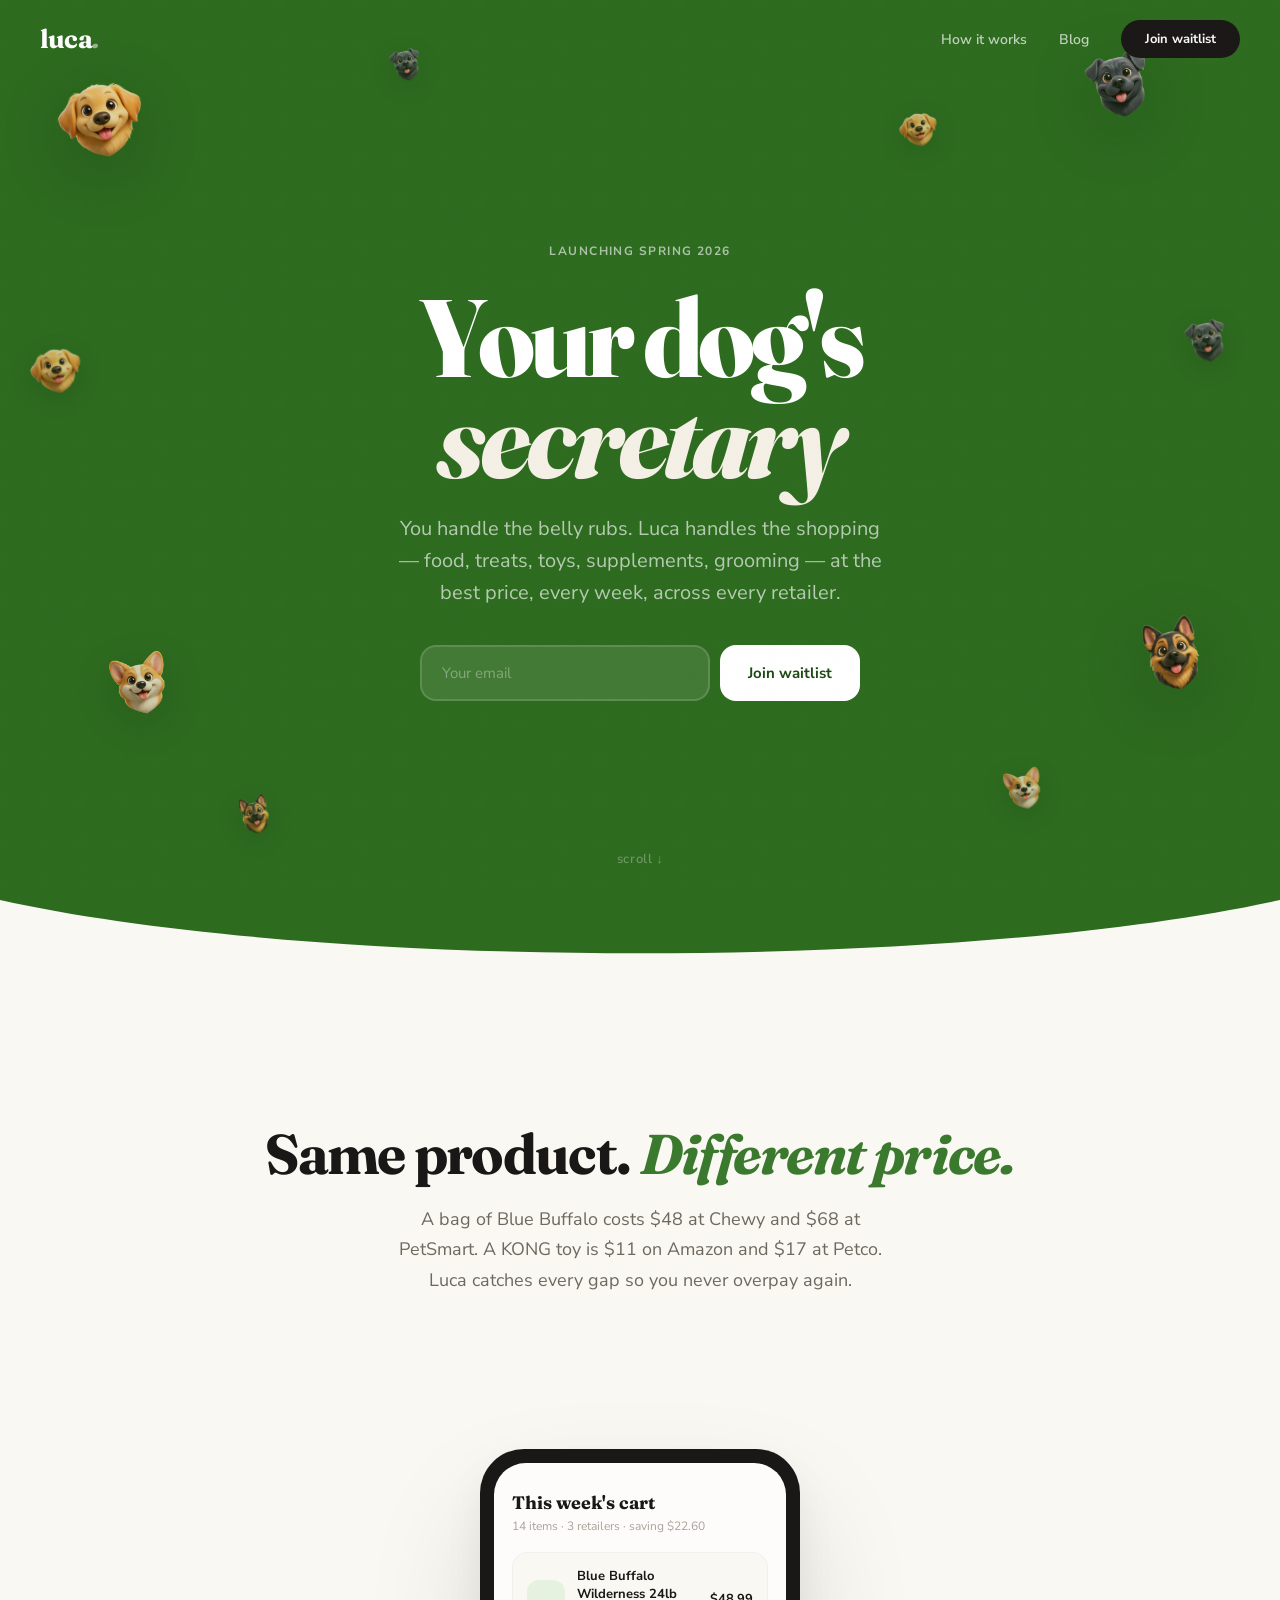
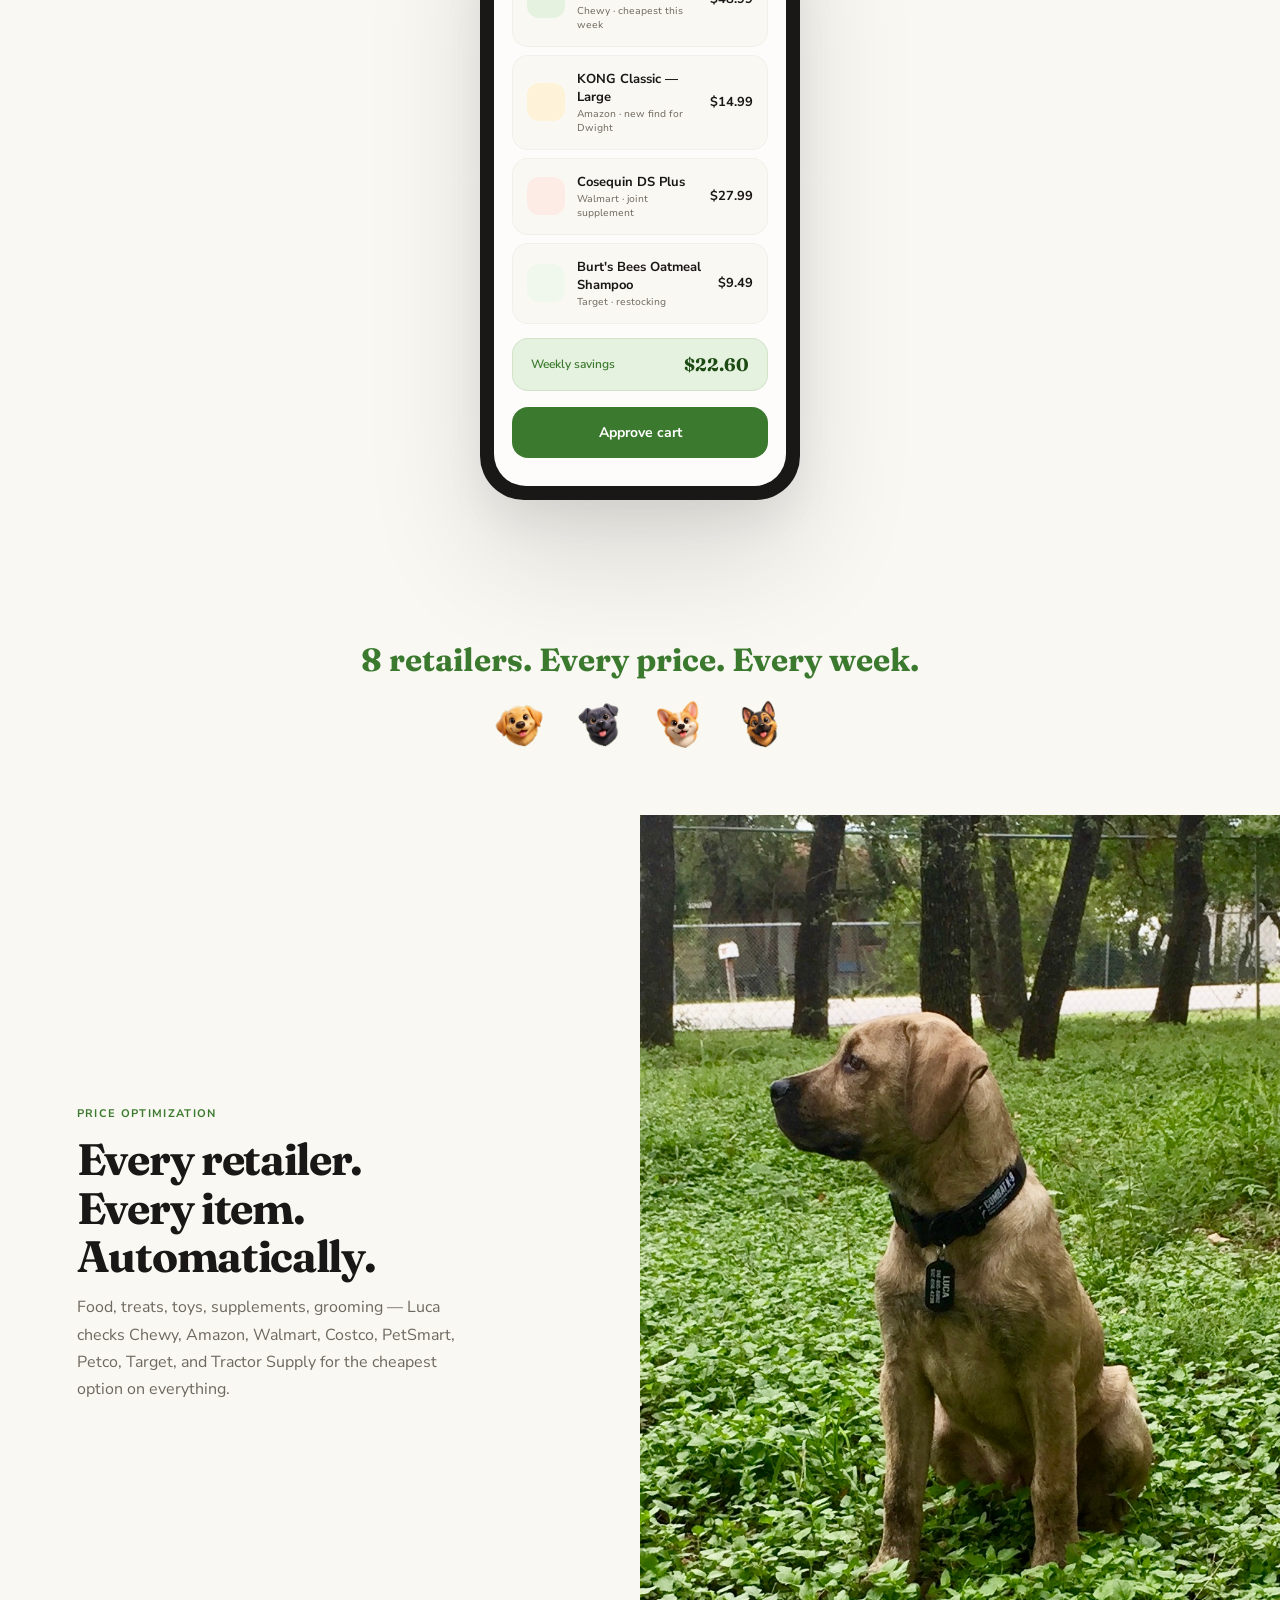
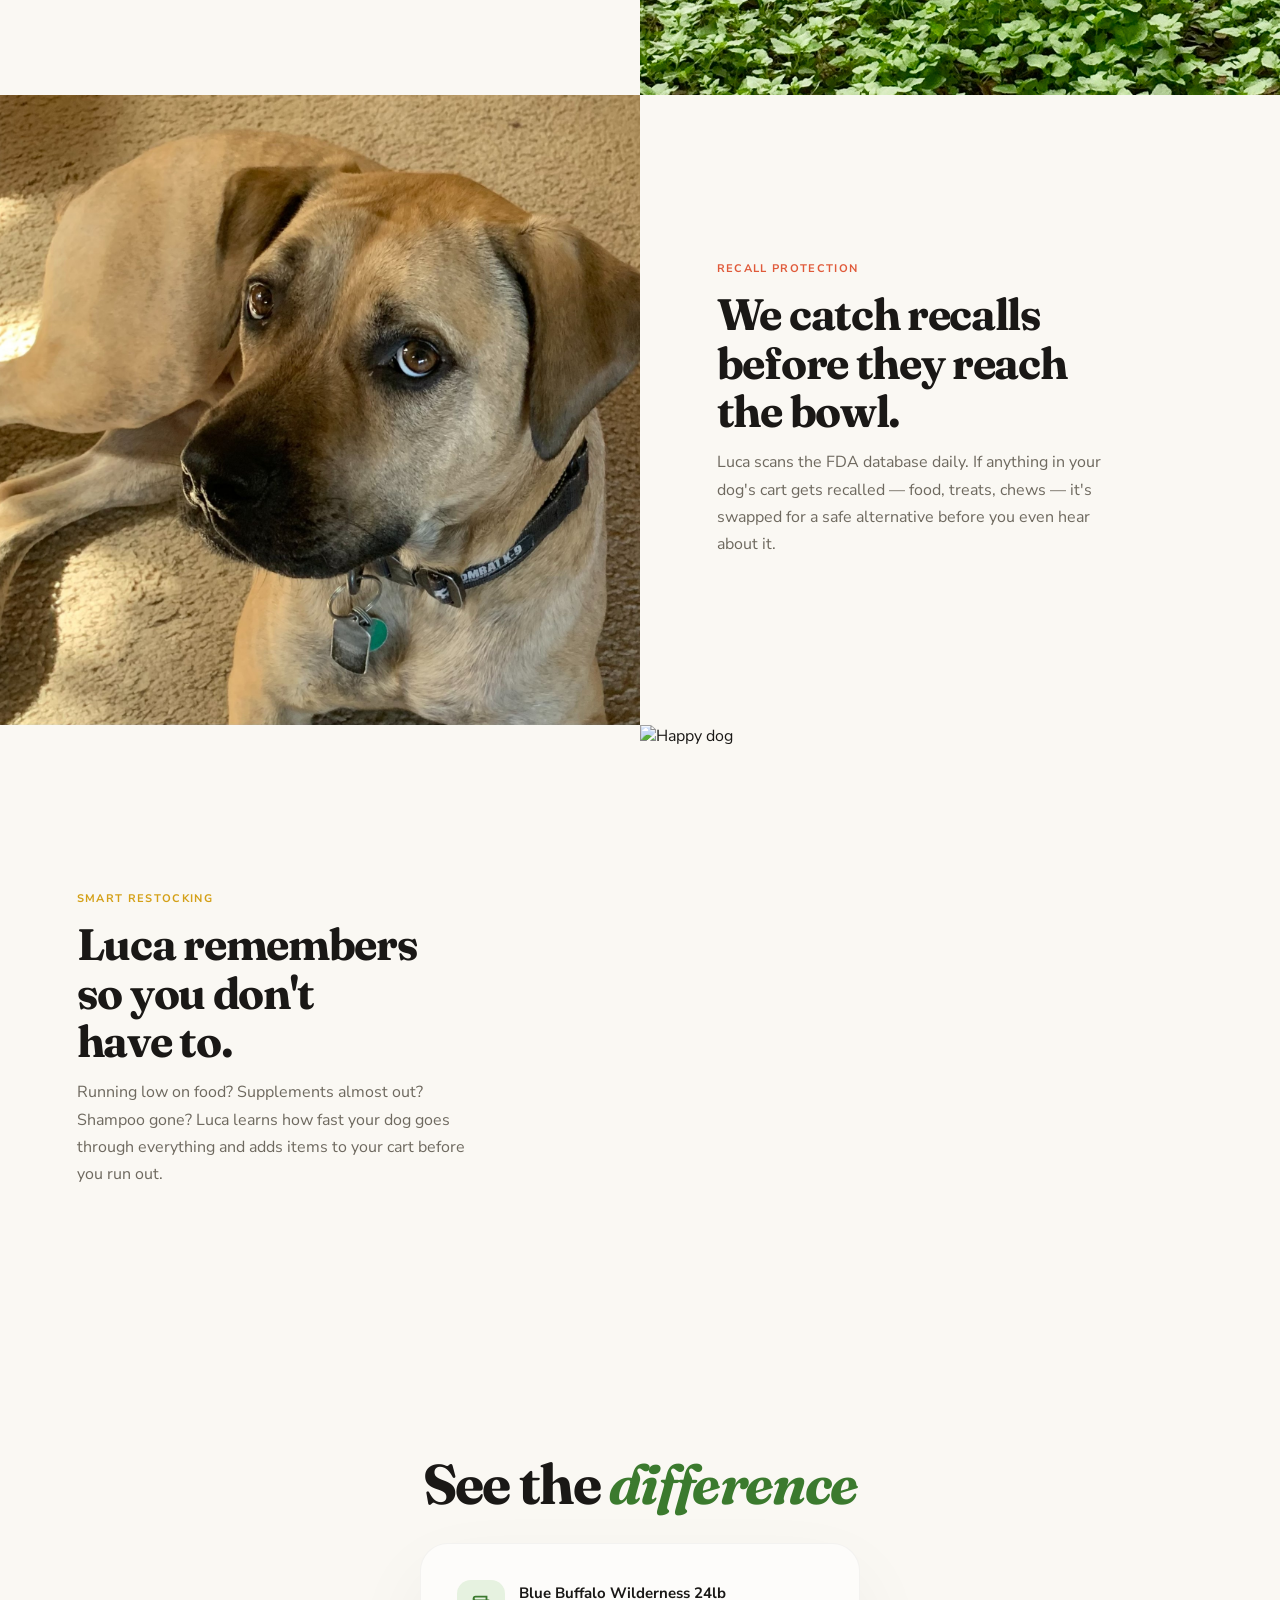
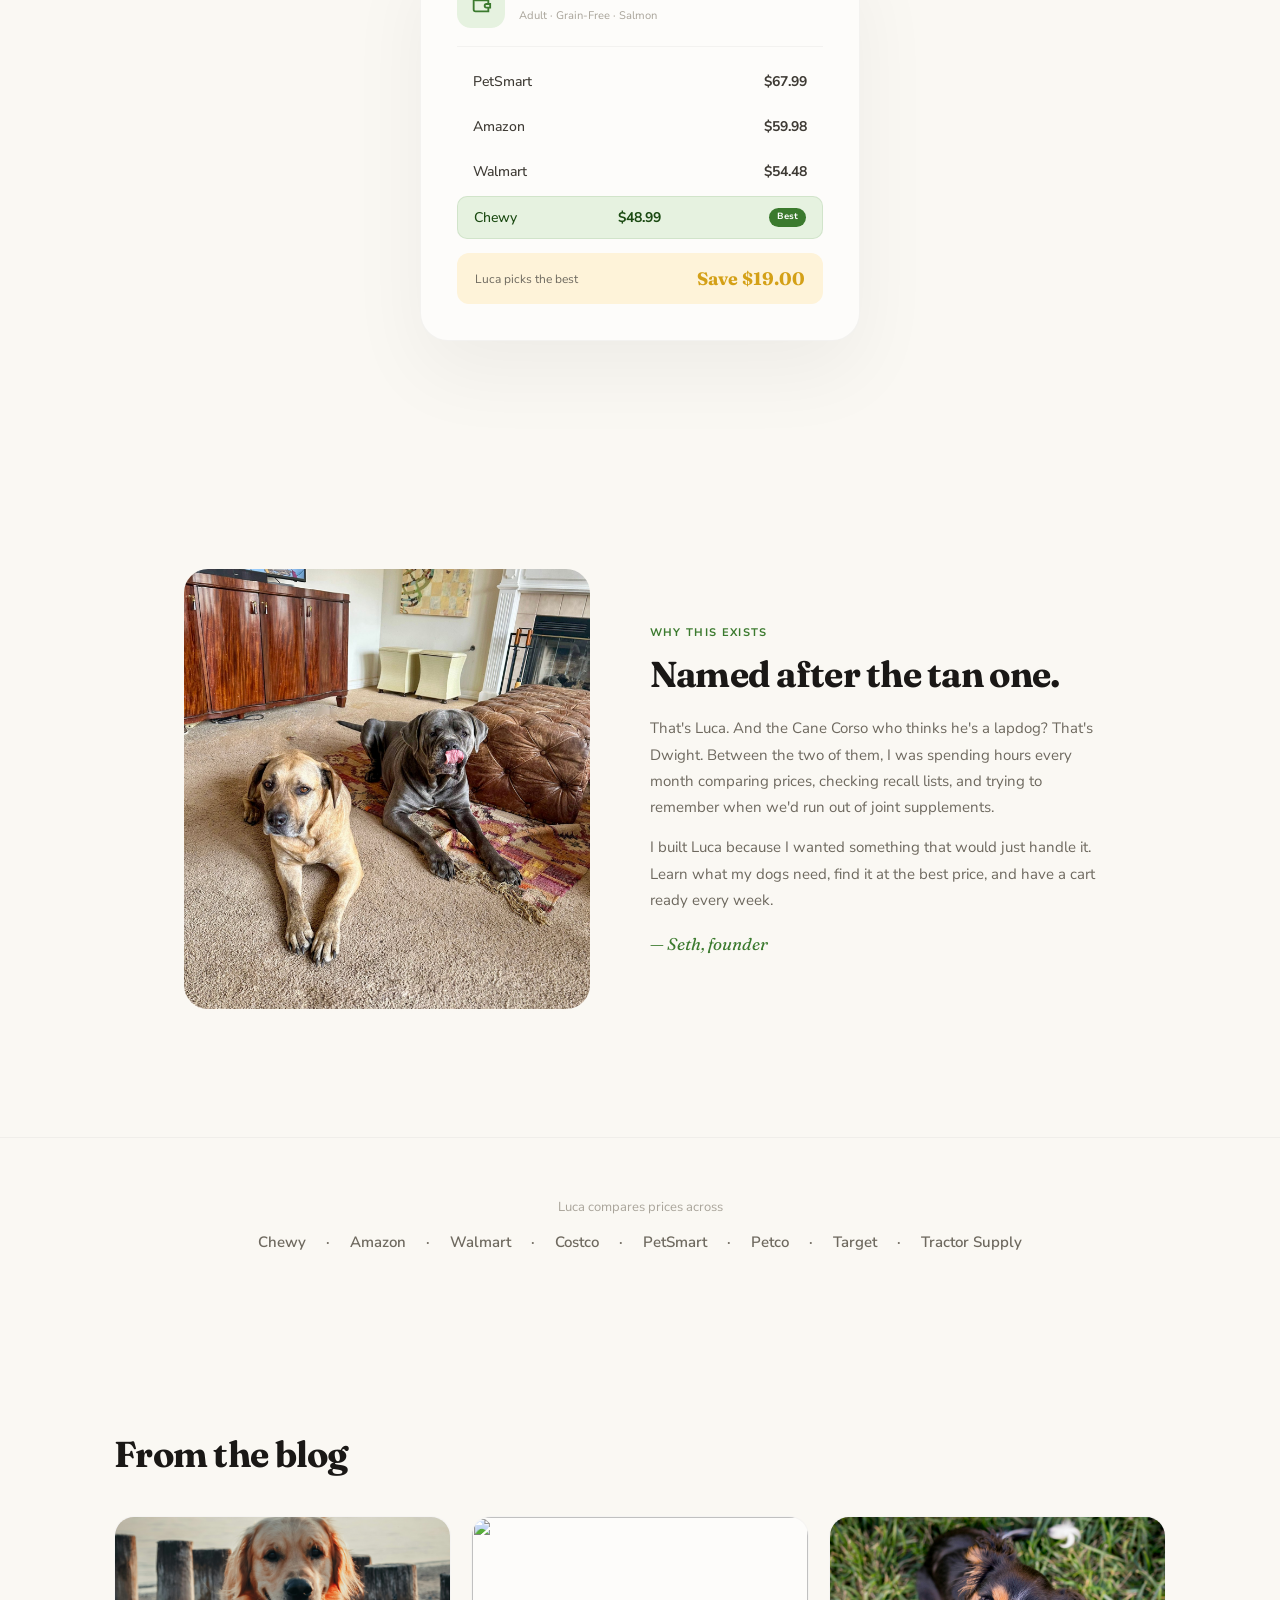
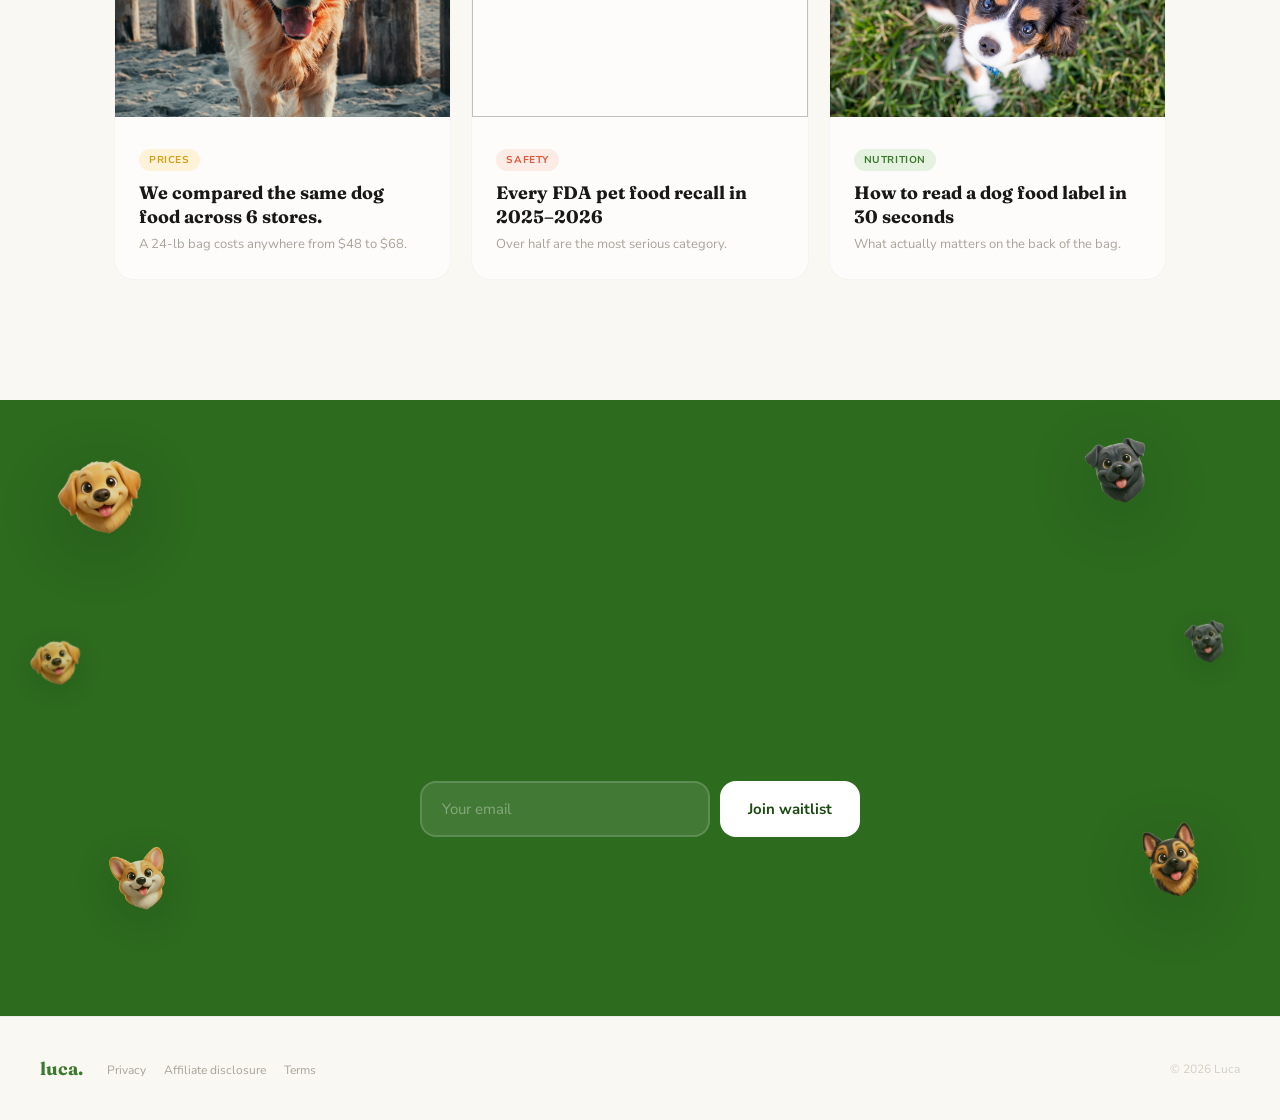
==== index.html @ 2d35c936 "parallax dogs, cream secretary, readable text" ====
<!DOCTYPE html>
<html lang="en">
<head>
<meta charset="UTF-8">
<meta name="viewport" content="width=device-width, initial-scale=1.0">
<title>Luca — Your Dog's Secretary</title>
<meta name="description" content="Luca learns what your dog needs — food, treats, toys, supplements, grooming — finds the best price across every retailer, and builds your cart.">
<link rel="preconnect" href="https://fonts.googleapis.com">
<link rel="preconnect" href="https://fonts.gstatic.com" crossorigin>
<link href="https://fonts.googleapis.com/css2?family=Fraunces:ital,opsz,wght@0,9..144,600;0,9..144,700;0,9..144,800;1,9..144,600;1,9..144,700&family=Nunito+Sans:opsz,wght@6..12,400;6..12,500;6..12,600;6..12,700&display=swap" rel="stylesheet">
<style>
*,*::before,*::after{margin:0;padding:0;box-sizing:border-box}
:root{
  --sage:#3B7A2E;--sage-rich:#2D6B1F;--sage-deep:#1B4A12;--sage-light:#E6F2E0;--sage-50:#F0F7EC;
  --amber:#D4A017;--amber-light:#FEF3D9;--amber-sat:#E5A800;
  --coral:#E05A3A;--coral-light:#FDEBE6;
  --cream:#FAF8F3;--cream-warm:#F2EDE3;
  --ink:#1A1816;--ink-soft:#3E3A34;--ink-muted:#6E695F;--ink-faint:#A9A49A;--ink-ghost:#D4D0C8;
  --white:#FDFCFA;
  --display:'Fraunces',Georgia,serif;--body:'Nunito Sans',-apple-system,sans-serif;
  --ease:cubic-bezier(.16,1,.3,1);
}
html{scroll-behavior:smooth}
body{font-family:var(--body);background:var(--cream);color:var(--ink);-webkit-font-smoothing:antialiased;overflow-x:hidden}

/* grain */
body::after{content:'';position:fixed;inset:0;z-index:9999;pointer-events:none;opacity:.018;background:url("data:image/svg+xml,%3Csvg viewBox='0 0 256 256' xmlns='http://www.w3.org/2000/svg'%3E%3Cfilter id='n'%3E%3CfeTurbulence type='fractalNoise' baseFrequency='.8' numOctaves='4' stitchTiles='stitch'/%3E%3C/filter%3E%3Crect width='100%25' height='100%25' filter='url(%23n)'/%3E%3C/svg%3E");background-size:200px}

.r{opacity:0;transform:translateY(36px);transition:opacity .9s var(--ease),transform .9s var(--ease)}.r.v{opacity:1;transform:none}

/* ========== NAV ========== */
.nav{position:fixed;top:0;left:0;right:0;z-index:200;padding:20px 40px;display:flex;justify-content:space-between;align-items:center;transition:all .5s var(--ease)}
.nav.stuck{background:rgba(250,248,243,.92);backdrop-filter:blur(20px);-webkit-backdrop-filter:blur(20px);border-bottom:1px solid rgba(0,0,0,.04);padding:16px 40px}
.nav.on-hero .nav-mark{color:#fff}.nav.on-hero .nav-r a{color:rgba(255,255,255,.7)}.nav.on-hero .nav-r a:hover{color:#fff}.nav.on-hero .nav-btn{background:#fff !important;color:var(--sage-deep) !important}
.nav-mark{font-family:var(--display);font-size:26px;font-weight:700;color:var(--sage);text-decoration:none;letter-spacing:-.03em;transition:color .3s}
.nav-mark i{font-style:italic;opacity:.5}
.nav-r{display:flex;align-items:center;gap:32px}
.nav-r a{font-size:14px;font-weight:600;color:var(--ink-muted);text-decoration:none;transition:color .3s}
.nav-r a:hover{color:var(--ink)}
.nav-btn{background:var(--ink) !important;color:var(--cream) !important;padding:10px 24px;border-radius:99px;font-size:13px !important;font-weight:700 !important;transition:all .3s var(--ease) !important}
.nav-btn:hover{transform:translateY(-1px);box-shadow:0 6px 20px rgba(0,0,0,.15)}
@media(max-width:700px){.nav-r a:not(.nav-btn){display:none}.nav{padding:18px 20px}}

/* ========== HERO ========== */
.hero{min-height:100vh;background:var(--sage-rich);position:relative;display:flex;flex-direction:column;justify-content:center;align-items:center;text-align:center;padding:140px 24px 100px;overflow:hidden}

/* Floating dog faces container */
.dogs-float{position:absolute;inset:0;pointer-events:none;overflow:hidden}
.dog-face{position:absolute;object-fit:contain;will-change:transform;transition:transform .12s ease-out}

.hero-content{position:relative;z-index:10}
.hero-tag{display:inline-flex;align-items:center;gap:8px;font-size:12px;font-weight:700;letter-spacing:.12em;text-transform:uppercase;color:rgba(255,255,255,.6);margin-bottom:28px;opacity:0;animation:fadeIn .8s .3s var(--ease) forwards}
@keyframes fadeIn{to{opacity:1}}
.hero h1{font-family:var(--display);font-weight:800;font-size:clamp(52px,9vw,110px);line-height:.92;letter-spacing:-.04em;color:#fff;opacity:0;animation:heroUp 1s .4s var(--ease) forwards}
.hero h1 em{font-style:italic;color:#F5F0E6}
.hero-p{font-size:clamp(16px,2vw,20px);line-height:1.6;color:rgba(255,255,255,.65);max-width:500px;margin:24px auto 0;opacity:0;animation:heroUp 1s .6s var(--ease) forwards}
@keyframes heroUp{to{opacity:1;transform:translateY(0)}}.hero h1,.hero-p{transform:translateY(30px)}

.hero-form{display:flex;gap:10px;margin:36px auto 0;max-width:440px;opacity:0;animation:heroUp 1s .75s var(--ease) forwards;transform:translateY(30px)}
.hero-form input{flex:1;padding:16px 20px;border:2px solid rgba(255,255,255,.15);border-radius:16px;font-family:var(--body);font-size:15px;background:rgba(255,255,255,.1);color:#fff;outline:none;transition:border .3s,box-shadow .3s}
.hero-form input:focus{border-color:rgba(255,255,255,.4);box-shadow:0 0 0 4px rgba(255,255,255,.07)}
.hero-form input::placeholder{color:rgba(255,255,255,.35)}
.hero-form button{padding:16px 28px;border:none;border-radius:16px;background:#fff;color:var(--sage-deep);font-family:var(--body);font-size:15px;font-weight:700;cursor:pointer;white-space:nowrap;transition:all .3s var(--ease)}
.hero-form button:hover{transform:translateY(-2px);box-shadow:0 8px 28px rgba(0,0,0,.15)}

.hero-scroll{position:absolute;bottom:32px;left:50%;transform:translateX(-50%);color:rgba(255,255,255,.3);font-size:13px;font-weight:600;letter-spacing:.05em;animation:bounce 2s ease-in-out infinite}
@keyframes bounce{0%,100%{transform:translateX(-50%) translateY(0)}50%{transform:translateX(-50%) translateY(6px)}}

/* ========== TRANSITION WAVE ========== */
.wave{background:var(--sage-rich);padding:0;margin:0;line-height:0}
.wave svg{display:block;width:100%}

/* ========== INTRO STATEMENT ========== */
.intro{padding:clamp(80px,12vw,160px) 24px;text-align:center;max-width:800px;margin:0 auto}
.intro h2{font-family:var(--display);font-weight:700;font-size:clamp(32px,5vw,56px);line-height:1.05;letter-spacing:-.03em}
.intro h2 em{font-style:italic;color:var(--sage)}
.intro p{font-size:clamp(16px,1.8vw,18px);line-height:1.7;color:var(--ink-muted);max-width:520px;margin:20px auto 0}

/* ========== PHONE SHOWCASE ========== */
.showcase{padding:0 24px 80px;display:flex;justify-content:center}
.showcase-phone{width:320px;background:var(--ink);border-radius:44px;padding:14px;box-shadow:0 60px 120px rgba(0,0,0,.12),0 20px 40px rgba(0,0,0,.06)}
.showcase-screen{background:var(--white);border-radius:32px;overflow:hidden;padding:28px 18px}
.sc-head{font-family:var(--display);font-size:18px;font-weight:700;color:var(--ink);margin-bottom:4px}
.sc-sub{font-size:12px;color:var(--ink-faint);margin-bottom:18px}
.sc-item{display:flex;align-items:center;gap:12px;padding:14px;border-radius:16px;margin-bottom:8px;background:var(--cream);border:1px solid rgba(0,0,0,.03)}
.sc-dot{width:38px;height:38px;border-radius:12px;flex-shrink:0}
.sc-dot.food{background:var(--sage-light)}.sc-dot.toy{background:var(--amber-light)}.sc-dot.supp{background:var(--coral-light)}.sc-dot.groom{background:var(--sage-50)}
.sc-info{flex:1}.sc-name{font-size:13px;font-weight:700;color:var(--ink)}.sc-detail{font-size:10px;color:var(--ink-muted);margin-top:1px}
.sc-price{font-size:13px;font-weight:700;color:var(--ink)}
.sc-savings{margin-top:14px;padding:14px 18px;background:var(--sage-light);border-radius:16px;display:flex;justify-content:space-between;align-items:center;border:1px solid rgba(59,122,46,.12)}
.sc-savings span{font-size:12px;color:var(--sage);font-weight:600}
.sc-savings strong{font-family:var(--display);font-size:18px;font-weight:700;color:var(--sage-deep)}
.sc-btn{display:block;margin-top:16px;padding:16px;background:var(--sage);border-radius:16px;text-align:center;font-size:14px;font-weight:700;color:#fff}

/* ========== FEATURE ROWS (Oku style) ========== */
.feat-row{display:grid;grid-template-columns:1fr 1fr;min-height:70vh;align-items:center}
.feat-row.flip{direction:rtl}.feat-row.flip>*{direction:ltr}
.feat-text{padding:clamp(48px,6vw,100px)}
.feat-label{font-size:11px;font-weight:700;text-transform:uppercase;letter-spacing:.12em;margin-bottom:14px}
.feat-label.sage{color:var(--sage)}.feat-label.coral{color:var(--coral)}.feat-label.amber{color:var(--amber)}
.feat-text h3{font-family:var(--display);font-size:clamp(28px,3.5vw,44px);font-weight:700;line-height:1.1;letter-spacing:-.03em;margin-bottom:14px}
.feat-text p{font-size:16px;line-height:1.7;color:var(--ink-muted);max-width:400px}
.feat-visual{width:100%;height:100%;min-height:480px;overflow:hidden;position:relative}
.feat-visual img{width:100%;height:100%;object-fit:cover;display:block}

/* playful decorative elements */
.feat-visual .deco{position:absolute;pointer-events:none}
.paw-deco{font-size:40px;opacity:.15;animation:spin 12s linear infinite}
@keyframes spin{to{transform:rotate(360deg)}}
.bone-deco{font-size:32px;opacity:.12;animation:wiggle 4s ease-in-out infinite}
@keyframes wiggle{0%,100%{transform:rotate(-10deg)}50%{transform:rotate(10deg)}}

@media(max-width:800px){
  .feat-row,.feat-row.flip{grid-template-columns:1fr;direction:ltr}
  .feat-row.flip>*{direction:ltr}
  .feat-visual{min-height:300px}
  .feat-text{padding:48px 24px}
}

/* ========== PLAYFUL DIVIDER (Status-inspired) ========== */
.playful-divider{padding:60px 24px;text-align:center;position:relative;overflow:hidden}
.playful-divider .pd-text{font-family:var(--display);font-size:clamp(20px,3vw,32px);font-weight:700;color:var(--sage);position:relative;z-index:2}
.pd-dogs{display:flex;justify-content:center;gap:24px;margin-top:20px;position:relative;z-index:2}
.pd-dogs img{width:56px;height:56px;object-fit:contain;animation:waggle 2s ease-in-out infinite}
.pd-dogs img:nth-child(2){animation-delay:.3s}
.pd-dogs img:nth-child(3){animation-delay:.6s}
.pd-dogs img:nth-child(4){animation-delay:.9s}
@keyframes waggle{0%,100%{transform:translateY(0) rotate(0)}50%{transform:translateY(-8px) rotate(3deg)}}

/* ========== COMPARE ========== */
.compare-section{padding:clamp(60px,8vw,100px) 24px;display:flex;flex-direction:column;align-items:center}
.compare-section .intro{padding:0 0 40px}
.compare-card{background:var(--white);border-radius:28px;padding:36px;max-width:440px;width:100%;border:1px solid rgba(0,0,0,.04);box-shadow:0 32px 80px rgba(0,0,0,.05)}
.cc-head{display:flex;gap:14px;align-items:center;padding-bottom:18px;border-bottom:1px solid rgba(0,0,0,.04);margin-bottom:14px}
.cc-icon{width:48px;height:48px;background:var(--sage-light);border-radius:14px;display:flex;align-items:center;justify-content:center}
.cc-icon svg{width:22px;height:22px;color:var(--sage)}
.cc-head h4{font-size:15px;font-weight:700}.cc-head span{font-size:11px;color:var(--ink-faint)}
.cc-row{display:flex;justify-content:space-between;padding:11px 16px;border-radius:10px;font-size:14px;margin-bottom:4px;opacity:0;transform:translateX(-12px);transition:all .5s var(--ease)}
.cc-row.v{opacity:1;transform:none}
.cc-row .nm{font-weight:500;color:var(--ink-soft)}.cc-row .pr{font-weight:700;color:var(--ink-soft)}
.cc-row.best{background:var(--sage-light);border:1px solid rgba(59,122,46,.12)}
.cc-row.best .nm,.cc-row.best .pr{color:var(--sage-deep)}
.cc-badge{font-size:9px;font-weight:700;background:var(--sage);color:#fff;padding:2px 8px;border-radius:99px;margin-left:8px}
.cc-total{margin-top:14px;padding:14px 18px;background:var(--amber-light);border-radius:12px;display:flex;justify-content:space-between;align-items:center;opacity:0;transition:opacity .6s .5s}
.cc-total.v{opacity:1}
.cc-total span{font-size:12px;color:var(--ink-muted)}.cc-total strong{font-family:var(--display);font-size:18px;color:var(--amber)}

/* ========== FOUNDER ========== */
.founder{padding:clamp(80px,10vw,140px) 24px;max-width:960px;margin:0 auto;display:grid;grid-template-columns:1fr 1.1fr;gap:60px;align-items:center}
.founder-img{border-radius:24px;overflow:hidden}
.founder-img img{width:100%;height:440px;object-fit:cover;display:block}
.founder-text .label{font-size:11px;font-weight:700;text-transform:uppercase;letter-spacing:.12em;color:var(--sage);margin-bottom:14px}
.founder-text h2{font-family:var(--display);font-size:clamp(26px,3vw,36px);font-weight:700;line-height:1.15;letter-spacing:-.02em;margin-bottom:20px}
.founder-text p{font-size:15px;line-height:1.75;color:var(--ink-muted);margin-bottom:14px}
.founder-sig{font-family:var(--display);font-style:italic;font-size:17px;color:var(--sage);margin-top:20px}
@media(max-width:800px){.founder{grid-template-columns:1fr;gap:32px}.founder-img img{height:300px}}

/* ========== RETAILERS ========== */
.retailers{padding:60px 24px;text-align:center;border-top:1px solid rgba(0,0,0,.04)}
.retailers p{font-size:13px;color:var(--ink-faint);margin-bottom:16px}
.retailers-row{display:flex;flex-wrap:wrap;justify-content:center;gap:20px}
.retailers-row span{font-size:15px;font-weight:600;color:var(--ink-muted)}

/* ========== BLOG ========== */
.blog{padding:clamp(80px,10vw,120px) 24px;max-width:1100px;margin:0 auto}
.blog h2{font-family:var(--display);font-size:clamp(28px,3vw,36px);font-weight:700;letter-spacing:-.02em;margin-bottom:40px}
.blog-grid{display:grid;grid-template-columns:repeat(3,1fr);gap:20px}
.blog-card{background:var(--white);border-radius:20px;overflow:hidden;text-decoration:none;color:inherit;border:1px solid rgba(0,0,0,.03);transition:all .4s var(--ease)}
.blog-card:hover{transform:translateY(-6px);box-shadow:0 20px 52px rgba(0,0,0,.07)}
.blog-card img{width:100%;height:200px;object-fit:cover}
.blog-card-body{padding:24px}
.blog-tag{display:inline-block;font-size:10px;font-weight:700;text-transform:uppercase;letter-spacing:.06em;padding:4px 10px;border-radius:99px;margin-bottom:10px}
.blog-tag.prices{background:var(--amber-light);color:var(--amber)}.blog-tag.safety{background:var(--coral-light);color:var(--coral)}.blog-tag.nutrition{background:var(--sage-light);color:var(--sage)}
.blog-card h3{font-family:var(--display);font-size:18px;font-weight:700;line-height:1.3;margin-bottom:6px}
.blog-card p{font-size:13px;line-height:1.6;color:var(--ink-faint)}
@media(max-width:800px){.blog-grid{grid-template-columns:1fr}}

/* ========== CTA ========== */
.cta{padding:clamp(100px,14vw,180px) 24px;text-align:center;background:var(--sage-rich);color:#fff;position:relative;overflow:hidden}
.cta h2{font-family:var(--display);font-size:clamp(36px,6vw,64px);font-weight:800;line-height:1;letter-spacing:-.04em;margin-bottom:16px}
.cta h2 em{font-style:italic;color:#F5F0E6}
.cta>p{font-size:16px;color:rgba(255,255,255,.55);margin-bottom:36px}
.cta .hero-form{margin:0 auto}

/* ========== FOOTER ========== */
.foot{padding:40px;display:flex;justify-content:space-between;align-items:center;border-top:1px solid rgba(0,0,0,.04)}
.foot-l{display:flex;align-items:center;gap:24px}
.foot-mark{font-family:var(--display);font-size:18px;font-weight:700;color:var(--sage)}
.foot-links{display:flex;gap:18px;list-style:none}
.foot-links a{font-size:12px;color:var(--ink-faint);text-decoration:none}.foot-links a:hover{color:var(--ink-muted)}
.foot-right{font-size:12px;color:var(--ink-ghost)}
@media(max-width:700px){.foot{flex-direction:column;gap:16px;text-align:center;padding:40px 24px}.foot-l{flex-direction:column;gap:12px}}
</style>
</head>
<body>

<nav class="nav on-hero" id="nav">
  <a href="/" class="nav-mark">luca<i>.</i></a>
  <div class="nav-r">
    <a href="#how">How it works</a>
    <a href="#blog">Blog</a>
    <a href="#signup" class="nav-btn">Join waitlist</a>
  </div>
</nav>

<!-- ==================== HERO ==================== -->
<section class="hero" id="hero-section">
  <div class="dogs-float" id="dogs-float"></div>
  <div class="hero-content">
    <div class="hero-tag">Launching Spring 2026</div>
    <h1>Your dog's<br><em>secretary</em></h1>
    <p class="hero-p">You handle the belly rubs. Luca handles the shopping — food, treats, toys, supplements, grooming — at the best price, every week, across every retailer.</p>
    <form class="hero-form" id="hero-form" onsubmit="handleSubmit(event,this)">
      <input type="email" placeholder="Your email" required aria-label="Email">
      <button type="submit">Join waitlist</button>
    </form>
  </div>
  <div class="hero-scroll">scroll ↓</div>
</section>

<!-- WAVE TRANSITION -->
<div class="wave">
  <svg viewBox="0 0 1440 80" preserveAspectRatio="none" xmlns="http://www.w3.org/2000/svg">
    <path d="M0,0 C360,80 1080,80 1440,0 L1440,80 L0,80 Z" fill="var(--cream)"/>
  </svg>
</div>

<!-- INTRO -->
<section class="intro r">
  <h2>Same product. <em>Different price.</em></h2>
  <p>A bag of Blue Buffalo costs $48 at Chewy and $68 at PetSmart. A KONG toy is $11 on Amazon and $17 at Petco. Luca catches every gap so you never overpay again.</p>
</section>

<!-- PHONE SHOWCASE -->
<section class="showcase r">
  <div class="showcase-phone">
    <div class="showcase-screen">
      <div class="sc-head">This week's cart</div>
      <div class="sc-sub">14 items · 3 retailers · saving $22.60</div>
      <div class="sc-item"><div class="sc-dot food"></div><div class="sc-info"><div class="sc-name">Blue Buffalo Wilderness 24lb</div><div class="sc-detail">Chewy · cheapest this week</div></div><div class="sc-price">$48.99</div></div>
      <div class="sc-item"><div class="sc-dot toy"></div><div class="sc-info"><div class="sc-name">KONG Classic — Large</div><div class="sc-detail">Amazon · new find for Dwight</div></div><div class="sc-price">$14.99</div></div>
      <div class="sc-item"><div class="sc-dot supp"></div><div class="sc-info"><div class="sc-name">Cosequin DS Plus</div><div class="sc-detail">Walmart · joint supplement</div></div><div class="sc-price">$27.99</div></div>
      <div class="sc-item"><div class="sc-dot groom"></div><div class="sc-info"><div class="sc-name">Burt's Bees Oatmeal Shampoo</div><div class="sc-detail">Target · restocking</div></div><div class="sc-price">$9.49</div></div>
      <div class="sc-savings"><span>Weekly savings</span><strong>$22.60</strong></div>
      <div class="sc-btn">Approve cart</div>
    </div>
  </div>
</section>

<!-- PLAYFUL DIVIDER -->
<section class="playful-divider">
  <div class="pd-text">8 retailers. Every price. Every week.</div>
  <div class="pd-dogs" id="pd-dogs"></div>
</section>

<!-- FEATURE ROWS -->
<section id="how">
  <div class="feat-row r">
    <div class="feat-text">
      <div class="feat-label sage">Price optimization</div>
      <h3>Every retailer.<br>Every item.<br>Automatically.</h3>
      <p>Food, treats, toys, supplements, grooming — Luca checks Chewy, Amazon, Walmart, Costco, PetSmart, Petco, Target, and Tractor Supply for the cheapest option on everything.</p>
    </div>
    <div class="feat-visual"><img src="images/luca-park.jpeg" alt="Luca at the park" loading="lazy"></div>
  </div>
  <div class="feat-row flip r">
    <div class="feat-text">
      <div class="feat-label coral">Recall protection</div>
      <h3>We catch recalls<br>before they reach<br>the bowl.</h3>
      <p>Luca scans the FDA database daily. If anything in your dog's cart gets recalled — food, treats, chews — it's swapped for a safe alternative before you even hear about it.</p>
    </div>
    <div class="feat-visual"><img src="images/luca-closeup.jpg" alt="Luca looking up" loading="lazy"></div>
  </div>
  <div class="feat-row r">
    <div class="feat-text">
      <div class="feat-label amber">Smart restocking</div>
      <h3>Luca remembers<br>so you don't<br>have to.</h3>
      <p>Running low on food? Supplements almost out? Shampoo gone? Luca learns how fast your dog goes through everything and adds items to your cart before you run out.</p>
    </div>
    <div class="feat-visual"><img src="images/stock-1.jpg" alt="Happy dog" loading="lazy"></div>
  </div>
</section>

<!-- COMPARE -->
<section class="compare-section">
  <div class="intro r" style="padding-bottom:30px">
    <h2>See the <em>difference</em></h2>
  </div>
  <div class="compare-card r" id="cc">
    <div class="cc-head">
      <div class="cc-icon"><svg fill="none" stroke="currentColor" stroke-width="2" viewBox="0 0 24 24"><path d="M20 12V8H6a2 2 0 01-2-2c0-1.1.9-2 2-2h12v4"/><path d="M4 6v12c0 1.1.9 2 2 2h14v-4"/><path d="M18 12a2 2 0 000 4h4v-4h-4z"/></svg></div>
      <div><h4>Blue Buffalo Wilderness 24lb</h4><span>Adult · Grain-Free · Salmon</span></div>
    </div>
    <div class="cc-row" data-d="0"><span class="nm">PetSmart</span><span class="pr">$67.99</span></div>
    <div class="cc-row" data-d="120"><span class="nm">Amazon</span><span class="pr">$59.98</span></div>
    <div class="cc-row" data-d="240"><span class="nm">Walmart</span><span class="pr">$54.48</span></div>
    <div class="cc-row best" data-d="360"><span class="nm">Chewy</span><span class="pr">$48.99</span><span class="cc-badge">Best</span></div>
    <div class="cc-total" id="cc-total"><span>Luca picks the best</span><strong>Save $19.00</strong></div>
  </div>
</section>

<!-- FOUNDER -->
<section class="founder r">
  <div class="founder-img"><img src="images/both-dogs.jpeg" alt="Luca and Dwight" loading="lazy"></div>
  <div class="founder-text">
    <div class="label">Why this exists</div>
    <h2>Named after the tan one.</h2>
    <p>That's Luca. And the Cane Corso who thinks he's a lapdog? That's Dwight. Between the two of them, I was spending hours every month comparing prices, checking recall lists, and trying to remember when we'd run out of joint supplements.</p>
    <p>I built Luca because I wanted something that would just handle it. Learn what my dogs need, find it at the best price, and have a cart ready every week.</p>
    <div class="founder-sig">— Seth, founder</div>
  </div>
</section>

<!-- RETAILERS -->
<section class="retailers r">
  <p>Luca compares prices across</p>
  <div class="retailers-row">
    <span>Chewy</span><span>·</span><span>Amazon</span><span>·</span><span>Walmart</span><span>·</span><span>Costco</span><span>·</span><span>PetSmart</span><span>·</span><span>Petco</span><span>·</span><span>Target</span><span>·</span><span>Tractor Supply</span>
  </div>
</section>

<!-- BLOG -->
<section class="blog r" id="blog">
  <h2>From the blog</h2>
  <div class="blog-grid">
    <a href="blog/dog-food-price-comparison.html" class="blog-card"><img src="images/stock-2.jpg" alt="" loading="lazy"><div class="blog-card-body"><span class="blog-tag prices">Prices</span><h3>We compared the same dog food across 6 stores.</h3><p>A 24-lb bag costs anywhere from $48 to $68.</p></div></a>
    <a href="blog/pet-food-recalls-2025-2026.html" class="blog-card"><img src="images/stock-3.jpg" alt="" loading="lazy"><div class="blog-card-body"><span class="blog-tag safety">Safety</span><h3>Every FDA pet food recall in 2025–2026</h3><p>Over half are the most serious category.</p></div></a>
    <a href="blog/how-to-read-dog-food-labels.html" class="blog-card"><img src="images/stock-4.jpg" alt="" loading="lazy"><div class="blog-card-body"><span class="blog-tag nutrition">Nutrition</span><h3>How to read a dog food label in 30 seconds</h3><p>What actually matters on the back of the bag.</p></div></a>
  </div>
</section>

<!-- CTA -->
<section class="cta" id="signup">
  <div class="dogs-float" id="dogs-float-cta"></div>
  <h2 class="r" style="position:relative;z-index:2">They give you everything.<br><em>Give them this.</em></h2>
  <p class="r" style="position:relative;z-index:2">Join the waitlist. Luca launches Spring 2026.</p>
  <form class="hero-form r" style="position:relative;z-index:2" id="cta-form" onsubmit="handleSubmit(event,this)">
    <input type="email" placeholder="Your email" required aria-label="Email">
    <button type="submit">Join waitlist</button>
  </form>
</section>

<!-- FOOTER -->
<footer class="foot">
  <div class="foot-l">
    <span class="foot-mark">luca.</span>
    <ul class="foot-links"><li><a href="privacy.html">Privacy</a></li><li><a href="disclosure.html">Affiliate disclosure</a></li><li><a href="terms.html">Terms</a></li></ul>
  </div>
  <div class="foot-right">&copy; 2026 Luca</div>
</footer>

<script>
// ===== DOG FACE PNGs + PARALLAX =====
const dogImages = ['images/dog-golden.png','images/dog-corso.png','images/dog-corgi.png','images/dog-shepherd.png'];

const dogLayout = [
  {x:4,y:8,size:100,depth:0.25},
  {x:84,y:5,size:85,depth:0.45},
  {x:8,y:72,size:75,depth:0.6},
  {x:88,y:68,size:90,depth:0.35},
  {x:2,y:38,size:60,depth:0.75},
  {x:92,y:35,size:55,depth:0.8},
  {x:78,y:85,size:50,depth:0.9},
  {x:18,y:88,size:48,depth:0.95},
  {x:70,y:12,size:45,depth:0.85},
  {x:30,y:5,size:42,depth:0.9},
];

function createParallaxDogs(containerId, positions) {
  const container = document.getElementById(containerId);
  if (!container) return;
  const items = [];
  positions.forEach((d, i) => {
    const img = document.createElement('img');
    img.className = 'dog-face';
    img.src = dogImages[i % dogImages.length];
    img.alt = '';
    img.style.width = d.size + 'px';
    img.style.height = d.size + 'px';
    img.style.left = d.x + '%';
    img.style.top = d.y + '%';
    img.style.opacity = 0.92 - (d.depth * 0.2);
    img.style.zIndex = Math.round((1 - d.depth) * 5);
    if (d.depth > 0.7) img.style.filter = 'drop-shadow(0 6px 14px rgba(0,0,0,.18)) blur(0.7px)';
    else if (d.depth > 0.45) img.style.filter = 'drop-shadow(0 10px 22px rgba(0,0,0,.22)) blur(0.3px)';
    else img.style.filter = 'drop-shadow(0 16px 36px rgba(0,0,0,.28))';
    container.appendChild(img);
    items.push({el:img, depth:d.depth});
  });
  return items;
}

const heroItems = createParallaxDogs('dogs-float', dogLayout);
const ctaItems = createParallaxDogs('dogs-float-cta', dogLayout.slice(0,6));

let mx=0.5, my=0.5, cx=0.5, cy=0.5;
const heroEl = document.getElementById('hero-section');
if (heroEl) {
  heroEl.addEventListener('mousemove', function(e) {
    mx = e.clientX / window.innerWidth;
    my = e.clientY / window.innerHeight;
  });
}

function animateParallax() {
  cx += (mx - cx) * 0.04;
  cy += (my - cy) * 0.04;
  const all = (heroItems||[]).concat(ctaItems||[]);
  all.forEach(function(d) {
    var moveX = (cx - 0.5) * d.depth * -70;
    var moveY = (cy - 0.5) * d.depth * -70;
    var rot = (cx - 0.5) * d.depth * 6;
    var sc = 1 + (cy - 0.5) * d.depth * 0.04;
    d.el.style.transform = 'translate(' + moveX + 'px,' + moveY + 'px) rotate(' + rot + 'deg) scale(' + sc + ')';
  });
  requestAnimationFrame(animateParallax);
}
animateParallax();

// Playful divider mini dogs
const pdContainer = document.getElementById('pd-dogs');
dogImages.forEach(function(src) { var img = document.createElement('img'); img.src = src; img.style.width = '56px'; img.style.height = '56px'; img.alt = ''; pdContainer.appendChild(img); });

// Nav state
const nav = document.getElementById('nav');
const heroSection = document.getElementById('hero-section');
function updateNav() {
  const heroBottom = heroSection.getBoundingClientRect().bottom;
  if (heroBottom > 80) { nav.classList.add('on-hero'); nav.classList.remove('stuck'); }
  else { nav.classList.remove('on-hero'); nav.classList.add('stuck'); }
}
window.addEventListener('scroll', updateNav);
updateNav();

// Reveal
const io = new IntersectionObserver(e => { e.forEach(x => { if (x.isIntersecting) { x.target.classList.add('v'); io.unobserve(x.target) } }) }, { threshold: .08, rootMargin: '0px 0px -30px 0px' });
document.querySelectorAll('.r').forEach(el => io.observe(el));

// Compare animation
const cio = new IntersectionObserver(e => { e.forEach(x => { if (x.isIntersecting) { x.target.querySelectorAll('.cc-row').forEach(r => { setTimeout(() => r.classList.add('v'), parseInt(r.dataset.d) || 0) }); setTimeout(() => document.getElementById('cc-total').classList.add('v'), 600); cio.unobserve(x.target) } }) }, { threshold: .3 });
const cc = document.getElementById('cc'); if (cc) cio.observe(cc);

// Form
function handleSubmit(e, f) {
  e.preventDefault(); var email = f.querySelector('input').value; var btn = f.querySelector('button'); var input = f.querySelector('input');
  btn.textContent = 'Sending...'; btn.style.pointerEvents = 'none'; input.disabled = true;
  fetch('https://docs.google.com/forms/d/e/1FAIpQLSe6Y9efKInlfMDx-A1qyVifzjxpdACD6A4i6d525izOo369fA/formResponse?entry.1914404437=' + encodeURIComponent(email) + '&submit=Submit', { method: 'POST', mode: 'no-cors' }).then(function() {
    btn.textContent = '\u2713 You\u0027re in!'; input.value = ''; input.placeholder = 'We\u0027ll be in touch';
    setTimeout(function() { btn.textContent = 'Join waitlist'; btn.style.pointerEvents = ''; input.disabled = false; input.placeholder = 'Your email' }, 4000);
  });
}
</script>
</body>
</html>
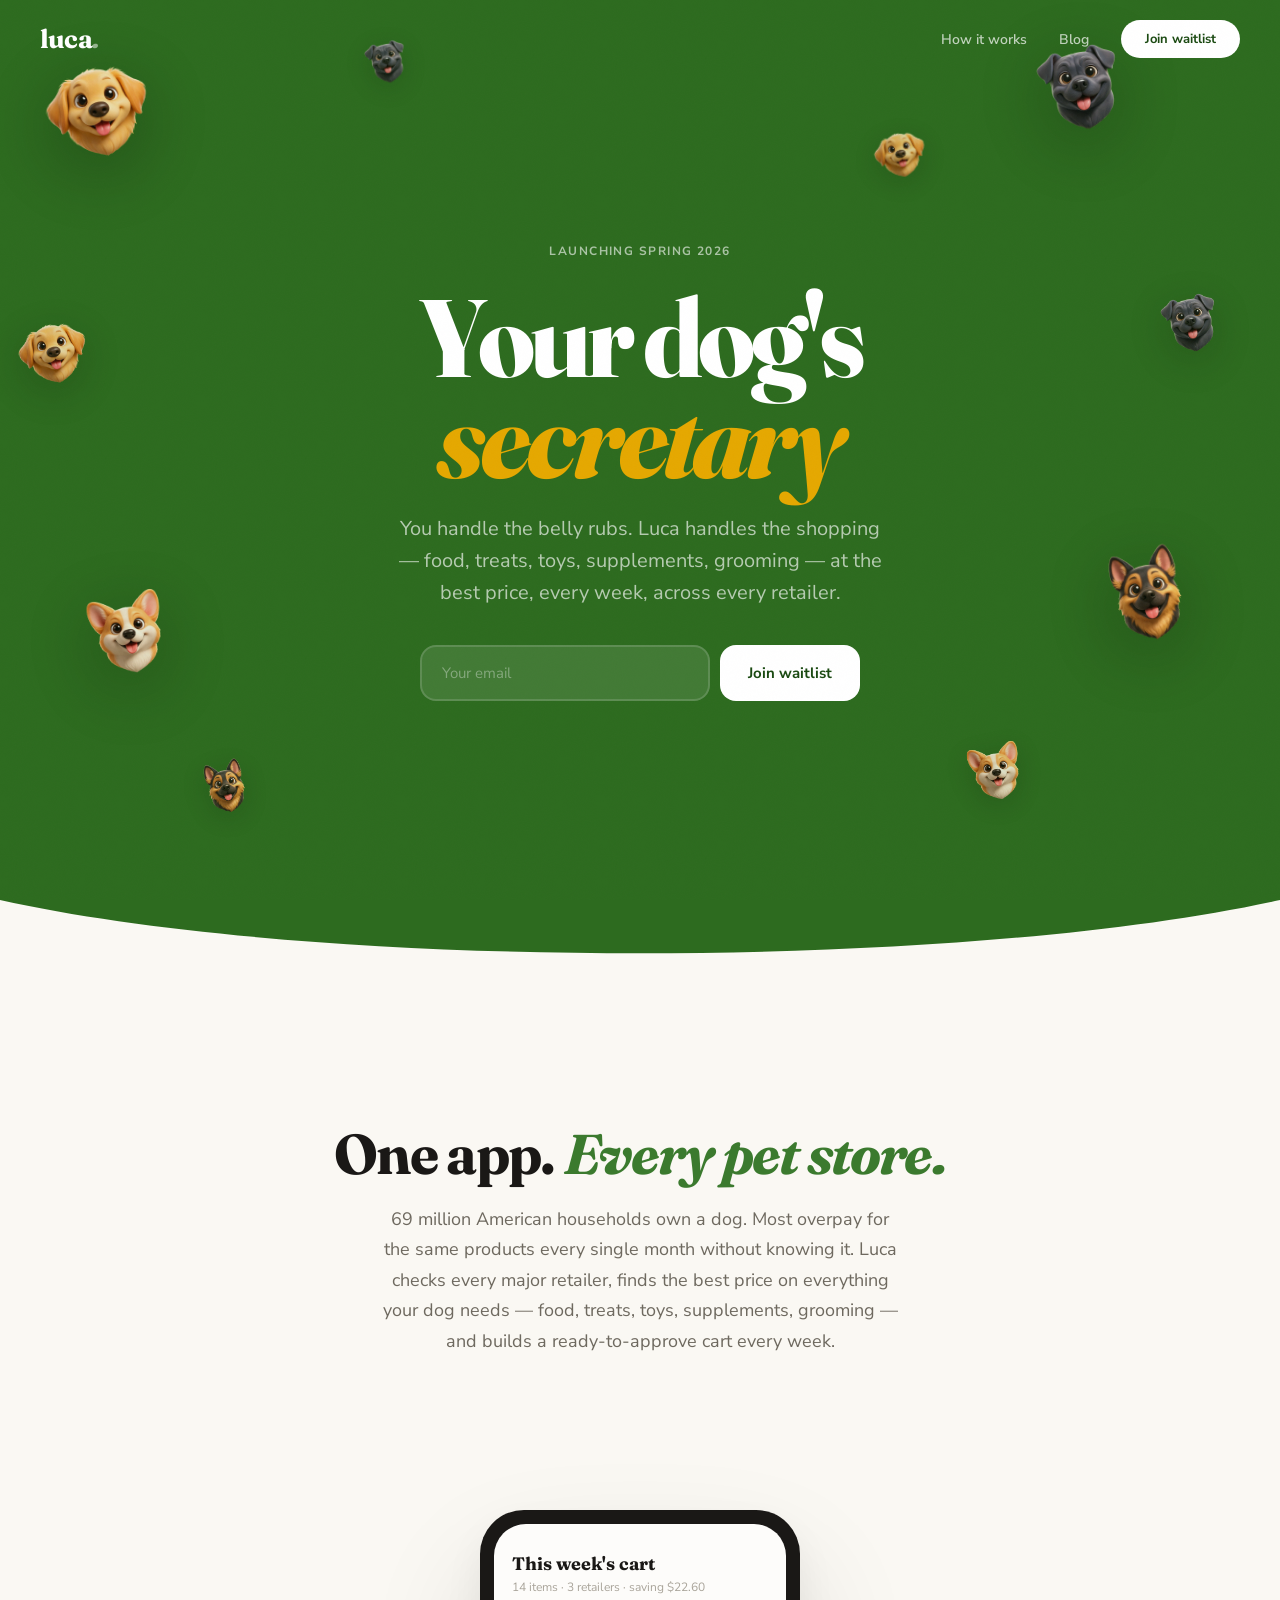
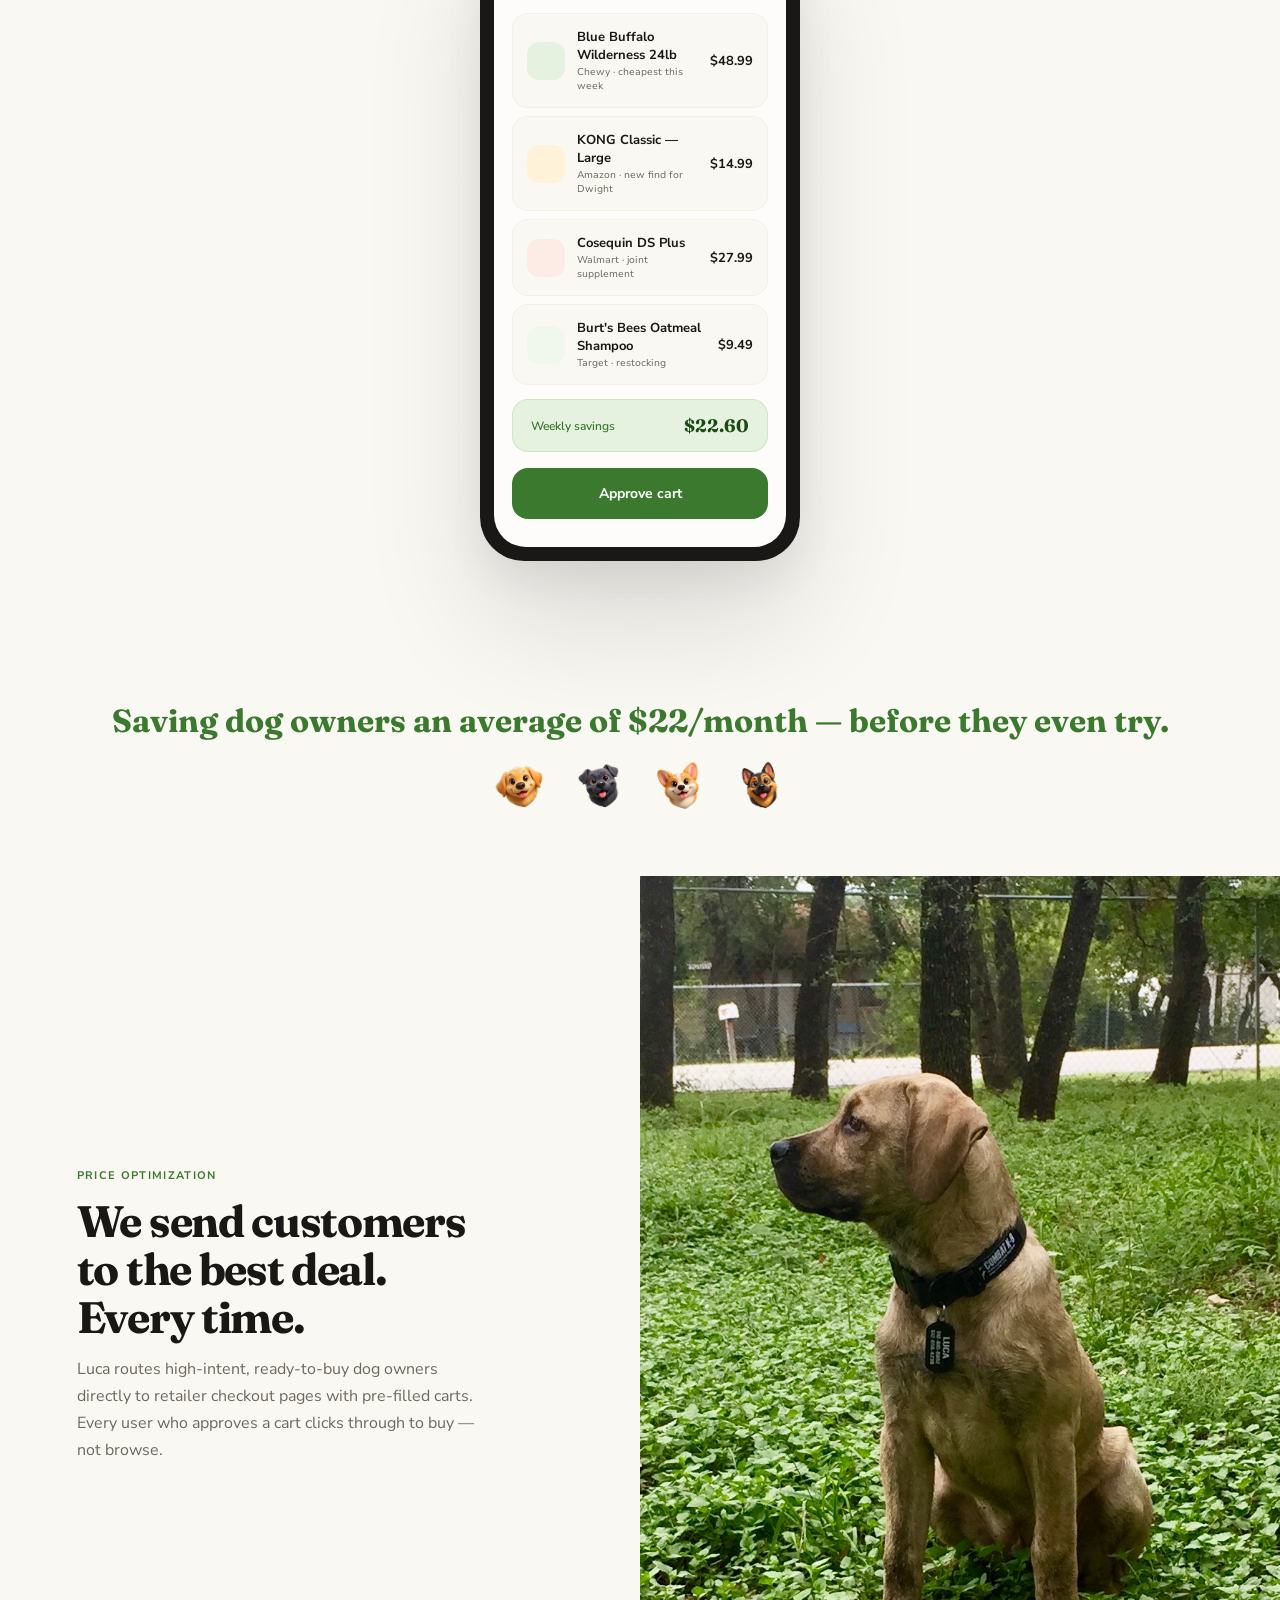
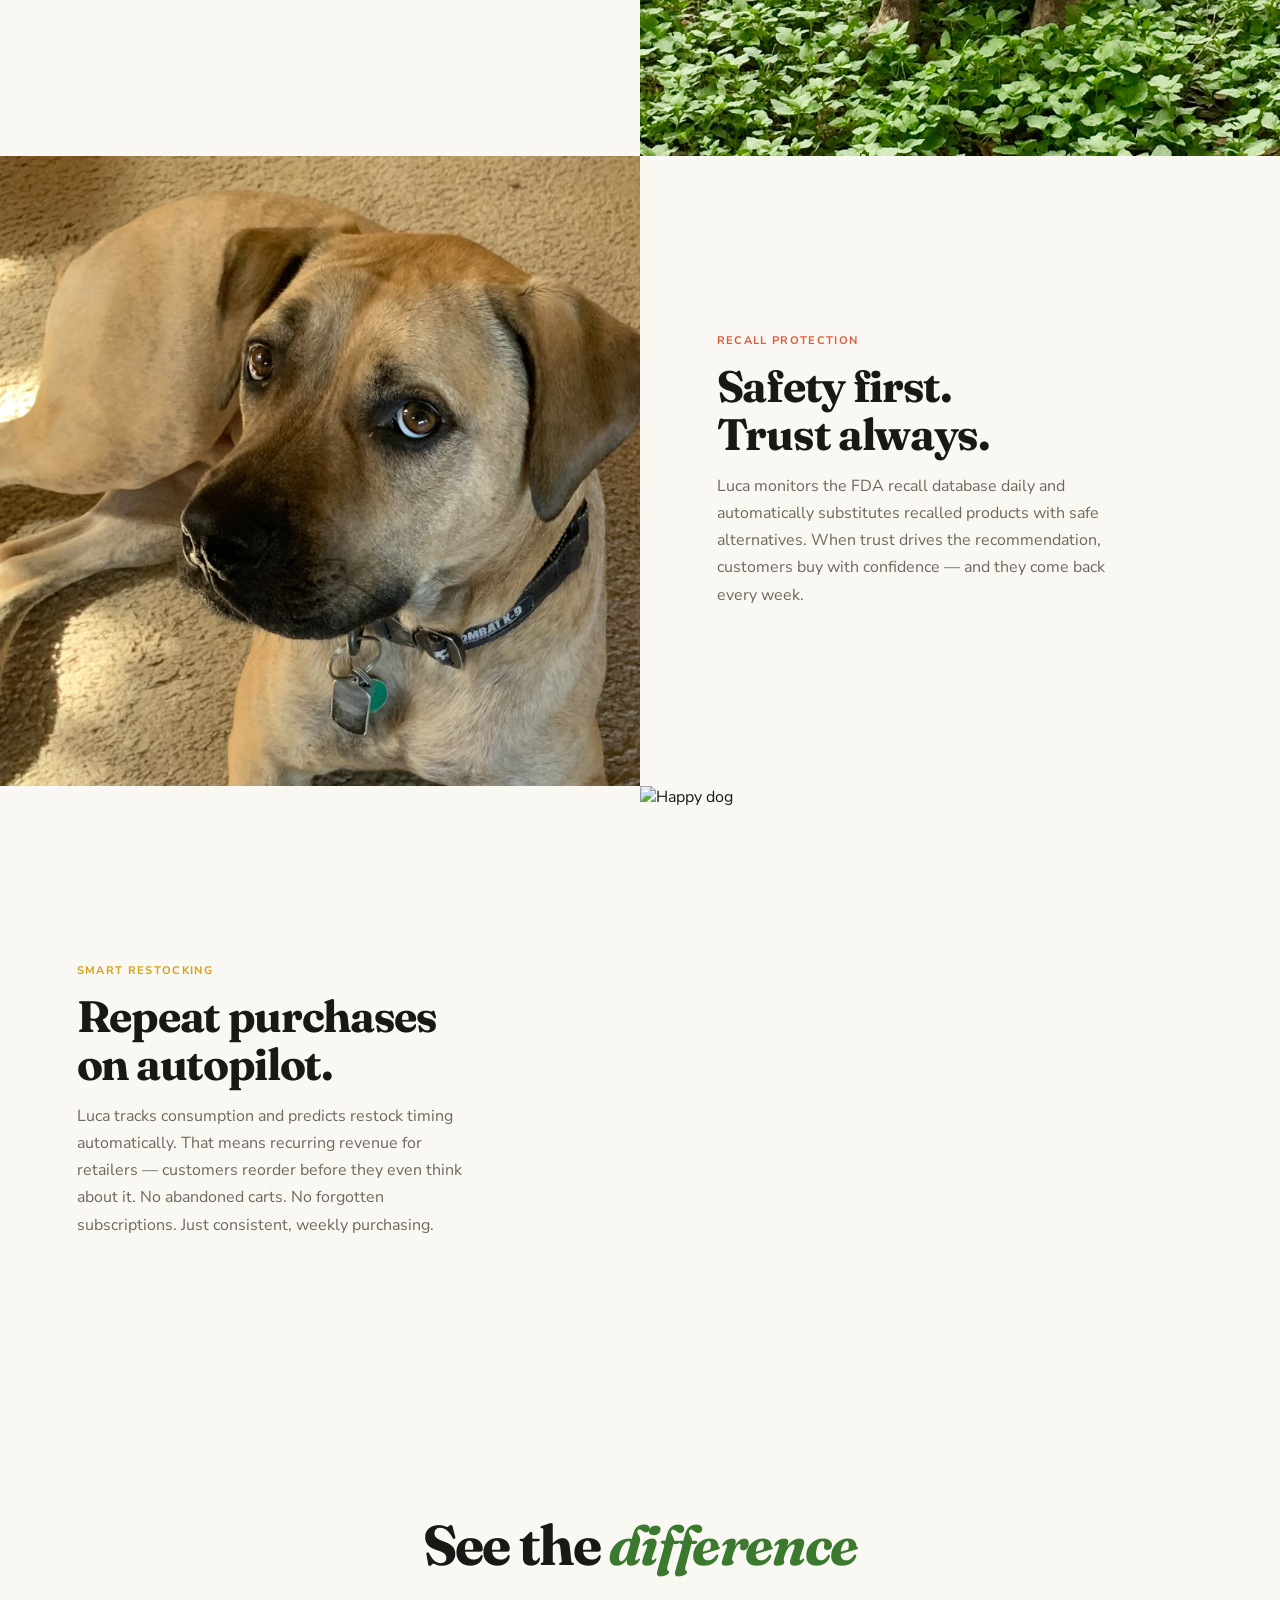
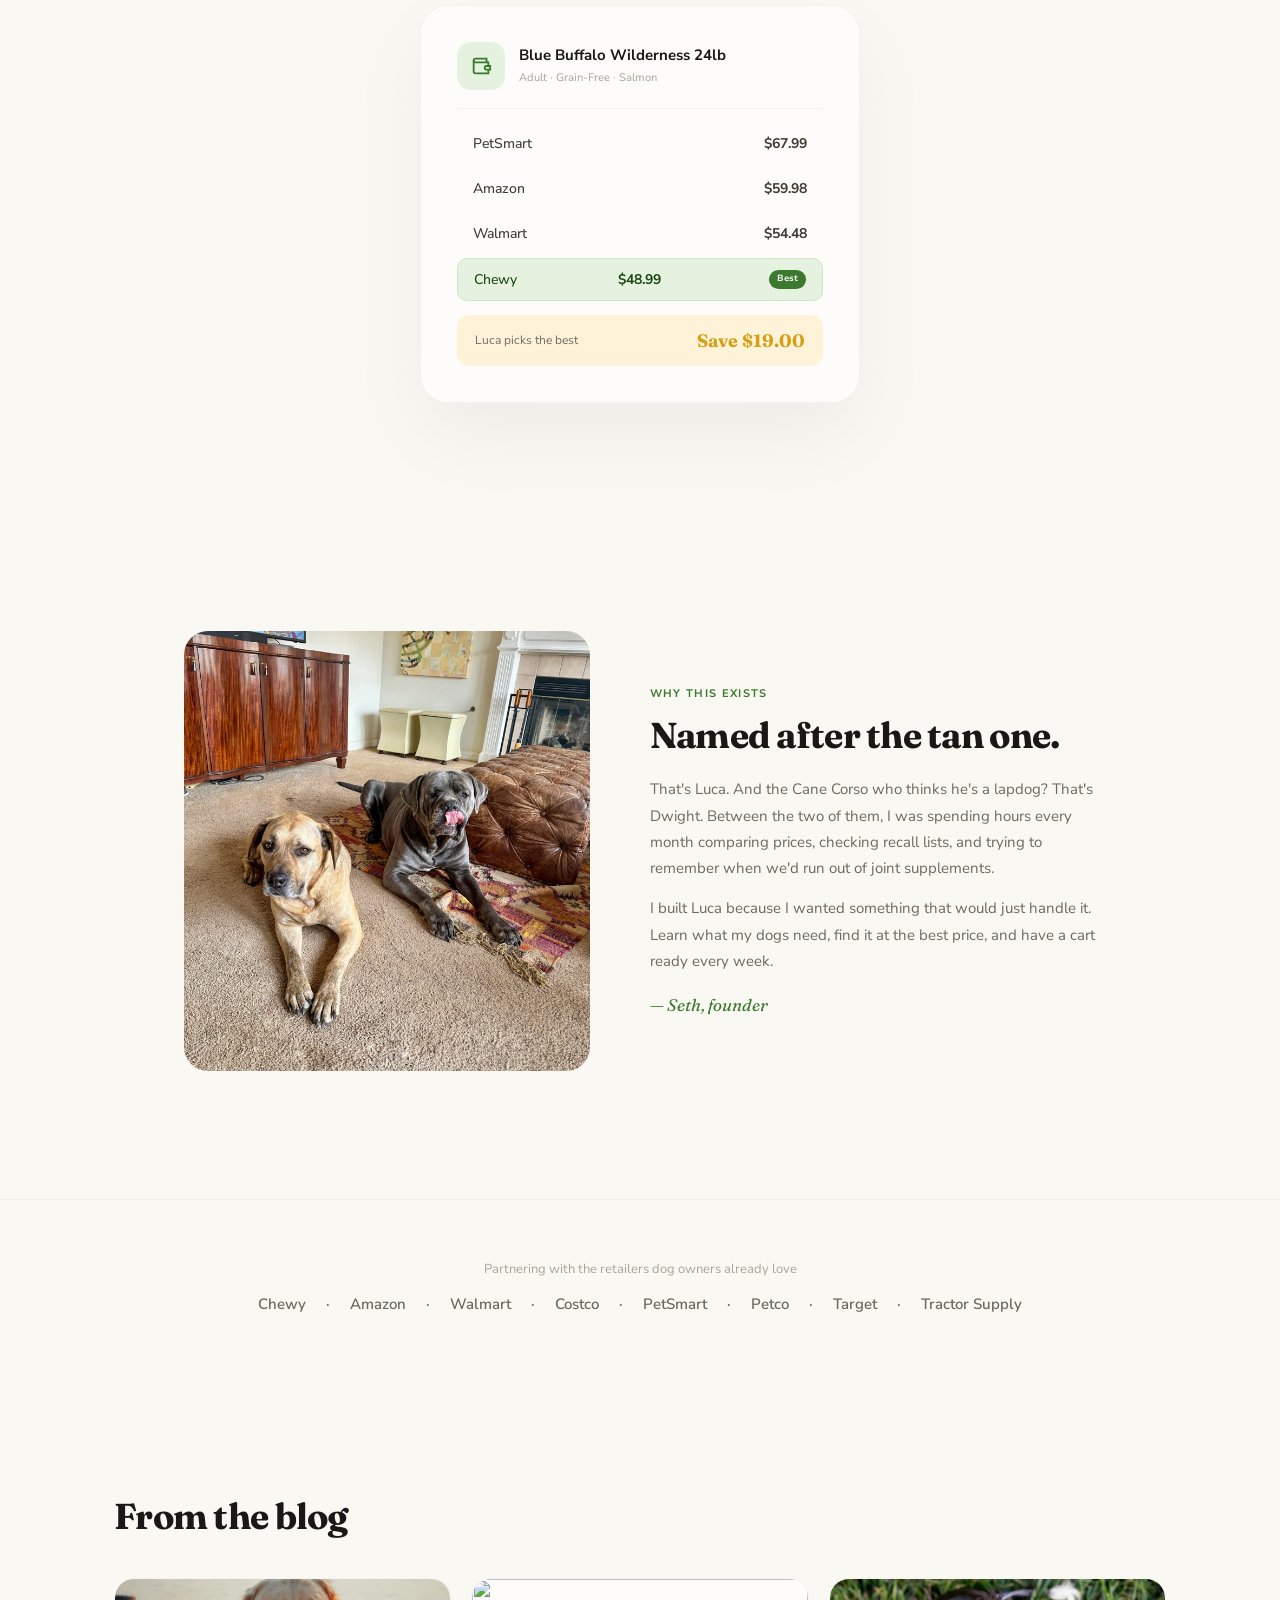
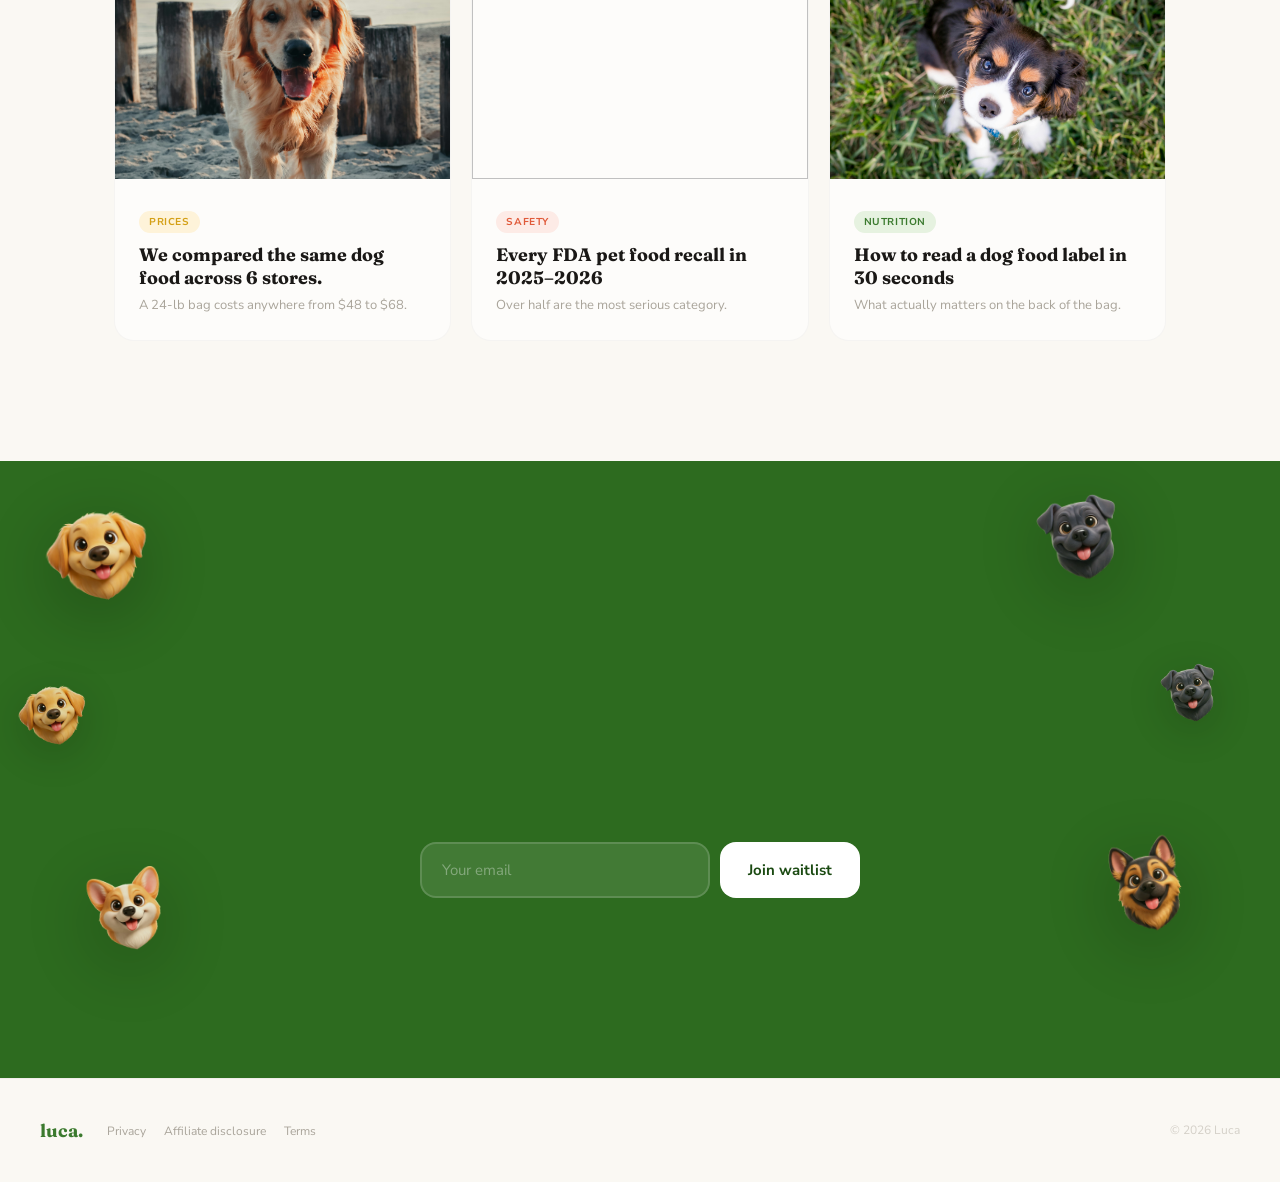
==== commit ef0283dc: "parallax hero, bigger dogs, value copy for affiliates" ====
--- a/index.html
+++ b/index.html
@@ -46,13 +46,13 @@
 
 /* Floating dog faces container */
 .dogs-float{position:absolute;inset:0;pointer-events:none;overflow:hidden}
-.dog-face{position:absolute;object-fit:contain;will-change:transform;transition:transform .12s ease-out}
+.dog-face{position:absolute;object-fit:contain;will-change:transform;transition:transform .08s ease-out}
 
 .hero-content{position:relative;z-index:10}
 .hero-tag{display:inline-flex;align-items:center;gap:8px;font-size:12px;font-weight:700;letter-spacing:.12em;text-transform:uppercase;color:rgba(255,255,255,.6);margin-bottom:28px;opacity:0;animation:fadeIn .8s .3s var(--ease) forwards}
 @keyframes fadeIn{to{opacity:1}}
 .hero h1{font-family:var(--display);font-weight:800;font-size:clamp(52px,9vw,110px);line-height:.92;letter-spacing:-.04em;color:#fff;opacity:0;animation:heroUp 1s .4s var(--ease) forwards}
-.hero h1 em{font-style:italic;color:#F5F0E6}
+.hero h1 em{font-style:italic;color:#E5A800}
 .hero-p{font-size:clamp(16px,2vw,20px);line-height:1.6;color:rgba(255,255,255,.65);max-width:500px;margin:24px auto 0;opacity:0;animation:heroUp 1s .6s var(--ease) forwards}
 @keyframes heroUp{to{opacity:1;transform:translateY(0)}}.hero h1,.hero-p{transform:translateY(30px)}
 
@@ -178,7 +178,7 @@
 /* ========== CTA ========== */
 .cta{padding:clamp(100px,14vw,180px) 24px;text-align:center;background:var(--sage-rich);color:#fff;position:relative;overflow:hidden}
 .cta h2{font-family:var(--display);font-size:clamp(36px,6vw,64px);font-weight:800;line-height:1;letter-spacing:-.04em;margin-bottom:16px}
-.cta h2 em{font-style:italic;color:#F5F0E6}
+.cta h2 em{font-style:italic;color:#E5A800}
 .cta>p{font-size:16px;color:rgba(255,255,255,.55);margin-bottom:36px}
 .cta .hero-form{margin:0 auto}
 
@@ -215,7 +215,7 @@
       <button type="submit">Join waitlist</button>
     </form>
   </div>
-  <div class="hero-scroll">scroll ↓</div>
+  
 </section>
 
 <!-- WAVE TRANSITION -->
@@ -227,8 +227,8 @@
 
 <!-- INTRO -->
 <section class="intro r">
-  <h2>Same product. <em>Different price.</em></h2>
-  <p>A bag of Blue Buffalo costs $48 at Chewy and $68 at PetSmart. A KONG toy is $11 on Amazon and $17 at Petco. Luca catches every gap so you never overpay again.</p>
+  <h2>One app. <em>Every pet store.</em></h2>
+  <p>69 million American households own a dog. Most overpay for the same products every single month without knowing it. Luca checks every major retailer, finds the best price on everything your dog needs — food, treats, toys, supplements, grooming — and builds a ready-to-approve cart every week.</p>
 </section>
 
 <!-- PHONE SHOWCASE -->
@@ -249,7 +249,7 @@
 
 <!-- PLAYFUL DIVIDER -->
 <section class="playful-divider">
-  <div class="pd-text">8 retailers. Every price. Every week.</div>
+  <div class="pd-text">Saving dog owners an average of $22/month — before they even try.</div>
   <div class="pd-dogs" id="pd-dogs"></div>
 </section>
 
@@ -258,24 +258,24 @@
   <div class="feat-row r">
     <div class="feat-text">
       <div class="feat-label sage">Price optimization</div>
-      <h3>Every retailer.<br>Every item.<br>Automatically.</h3>
-      <p>Food, treats, toys, supplements, grooming — Luca checks Chewy, Amazon, Walmart, Costco, PetSmart, Petco, Target, and Tractor Supply for the cheapest option on everything.</p>
+      <h3>We send customers<br>to the best deal.<br>Every time.</h3>
+      <p>Luca routes high-intent, ready-to-buy dog owners directly to retailer checkout pages with pre-filled carts. Every user who approves a cart clicks through to buy — not browse.</p>
     </div>
     <div class="feat-visual"><img src="images/luca-park.jpeg" alt="Luca at the park" loading="lazy"></div>
   </div>
   <div class="feat-row flip r">
     <div class="feat-text">
       <div class="feat-label coral">Recall protection</div>
-      <h3>We catch recalls<br>before they reach<br>the bowl.</h3>
-      <p>Luca scans the FDA database daily. If anything in your dog's cart gets recalled — food, treats, chews — it's swapped for a safe alternative before you even hear about it.</p>
+      <h3>Safety first.<br>Trust always.</h3>
+      <p>Luca monitors the FDA recall database daily and automatically substitutes recalled products with safe alternatives. When trust drives the recommendation, customers buy with confidence — and they come back every week.</p>
     </div>
     <div class="feat-visual"><img src="images/luca-closeup.jpg" alt="Luca looking up" loading="lazy"></div>
   </div>
   <div class="feat-row r">
     <div class="feat-text">
       <div class="feat-label amber">Smart restocking</div>
-      <h3>Luca remembers<br>so you don't<br>have to.</h3>
-      <p>Running low on food? Supplements almost out? Shampoo gone? Luca learns how fast your dog goes through everything and adds items to your cart before you run out.</p>
+      <h3>Repeat purchases<br>on autopilot.</h3>
+      <p>Luca tracks consumption and predicts restock timing automatically. That means recurring revenue for retailers — customers reorder before they even think about it. No abandoned carts. No forgotten subscriptions. Just consistent, weekly purchasing.</p>
     </div>
     <div class="feat-visual"><img src="images/stock-1.jpg" alt="Happy dog" loading="lazy"></div>
   </div>
@@ -313,7 +313,7 @@
 
 <!-- RETAILERS -->
 <section class="retailers r">
-  <p>Luca compares prices across</p>
+  <p>Partnering with the retailers dog owners already love</p>
   <div class="retailers-row">
     <span>Chewy</span><span>·</span><span>Amazon</span><span>·</span><span>Walmart</span><span>·</span><span>Costco</span><span>·</span><span>PetSmart</span><span>·</span><span>Petco</span><span>·</span><span>Target</span><span>·</span><span>Tractor Supply</span>
   </div>
@@ -351,27 +351,28 @@
 
 <script>
 // ===== DOG FACE PNGs + PARALLAX =====
-const dogImages = ['images/dog-golden.png','images/dog-corso.png','images/dog-corgi.png','images/dog-shepherd.png'];
-
-const dogLayout = [
-  {x:4,y:8,size:100,depth:0.25},
-  {x:84,y:5,size:85,depth:0.45},
-  {x:8,y:72,size:75,depth:0.6},
-  {x:88,y:68,size:90,depth:0.35},
-  {x:2,y:38,size:60,depth:0.75},
-  {x:92,y:35,size:55,depth:0.8},
-  {x:78,y:85,size:50,depth:0.9},
-  {x:18,y:88,size:48,depth:0.95},
-  {x:70,y:12,size:45,depth:0.85},
-  {x:30,y:5,size:42,depth:0.9},
+var dogImages = ['images/dog-golden.png','images/dog-corso.png','images/dog-corgi.png','images/dog-shepherd.png'];
+
+var dogLayout = [
+  {x:3,y:6,size:120,depth:0.2},
+  {x:80,y:4,size:110,depth:0.3},
+  {x:6,y:65,size:100,depth:0.35},
+  {x:85,y:60,size:115,depth:0.25},
+  {x:1,y:35,size:80,depth:0.55},
+  {x:90,y:32,size:75,depth:0.6},
+  {x:75,y:82,size:70,depth:0.65},
+  {x:15,y:84,size:65,depth:0.7},
+  {x:68,y:14,size:60,depth:0.75},
+  {x:28,y:4,size:55,depth:0.8},
 ];
 
 function createParallaxDogs(containerId, positions) {
-  const container = document.getElementById(containerId);
-  if (!container) return;
-  const items = [];
-  positions.forEach((d, i) => {
-    const img = document.createElement('img');
+  var container = document.getElementById(containerId);
+  if (!container) return [];
+  var items = [];
+  for (var i = 0; i < positions.length; i++) {
+    var d = positions[i];
+    var img = document.createElement('img');
     img.className = 'dog-face';
     img.src = dogImages[i % dogImages.length];
     img.alt = '';
@@ -379,22 +380,26 @@
     img.style.height = d.size + 'px';
     img.style.left = d.x + '%';
     img.style.top = d.y + '%';
-    img.style.opacity = 0.92 - (d.depth * 0.2);
-    img.style.zIndex = Math.round((1 - d.depth) * 5);
-    if (d.depth > 0.7) img.style.filter = 'drop-shadow(0 6px 14px rgba(0,0,0,.18)) blur(0.7px)';
-    else if (d.depth > 0.45) img.style.filter = 'drop-shadow(0 10px 22px rgba(0,0,0,.22)) blur(0.3px)';
-    else img.style.filter = 'drop-shadow(0 16px 36px rgba(0,0,0,.28))';
+    img.style.opacity = String(0.95 - (d.depth * 0.15));
+    img.style.zIndex = String(Math.round((1 - d.depth) * 5));
+    if (d.depth > 0.6) {
+      img.style.filter = 'drop-shadow(0 6px 14px rgba(0,0,0,.18)) blur(0.6px)';
+    } else if (d.depth > 0.35) {
+      img.style.filter = 'drop-shadow(0 10px 22px rgba(0,0,0,.22))';
+    } else {
+      img.style.filter = 'drop-shadow(0 16px 36px rgba(0,0,0,.3))';
+    }
     container.appendChild(img);
     items.push({el:img, depth:d.depth});
-  });
+  }
   return items;
 }
 
-const heroItems = createParallaxDogs('dogs-float', dogLayout);
-const ctaItems = createParallaxDogs('dogs-float-cta', dogLayout.slice(0,6));
-
-let mx=0.5, my=0.5, cx=0.5, cy=0.5;
-const heroEl = document.getElementById('hero-section');
+var heroItems = createParallaxDogs('dogs-float', dogLayout);
+var ctaItems = createParallaxDogs('dogs-float-cta', dogLayout.slice(0, 6));
+
+var mx = 0.5, my = 0.5, cx = 0.5, cy = 0.5;
+var heroEl = document.getElementById('hero-section');
 if (heroEl) {
   heroEl.addEventListener('mousemove', function(e) {
     mx = e.clientX / window.innerWidth;
@@ -403,23 +408,31 @@
 }
 
 function animateParallax() {
-  cx += (mx - cx) * 0.04;
-  cy += (my - cy) * 0.04;
-  const all = (heroItems||[]).concat(ctaItems||[]);
-  all.forEach(function(d) {
-    var moveX = (cx - 0.5) * d.depth * -70;
-    var moveY = (cy - 0.5) * d.depth * -70;
-    var rot = (cx - 0.5) * d.depth * 6;
-    var sc = 1 + (cy - 0.5) * d.depth * 0.04;
+  cx += (mx - cx) * 0.045;
+  cy += (my - cy) * 0.045;
+  var all = heroItems.concat(ctaItems);
+  for (var i = 0; i < all.length; i++) {
+    var d = all[i];
+    var moveX = (cx - 0.5) * d.depth * -90;
+    var moveY = (cy - 0.5) * d.depth * -90;
+    var rot = (cx - 0.5) * d.depth * 8;
+    var sc = 1 + (cy - 0.5) * d.depth * 0.05;
     d.el.style.transform = 'translate(' + moveX + 'px,' + moveY + 'px) rotate(' + rot + 'deg) scale(' + sc + ')';
-  });
+  }
   requestAnimationFrame(animateParallax);
 }
 animateParallax();
 
 // Playful divider mini dogs
-const pdContainer = document.getElementById('pd-dogs');
-dogImages.forEach(function(src) { var img = document.createElement('img'); img.src = src; img.style.width = '56px'; img.style.height = '56px'; img.alt = ''; pdContainer.appendChild(img); });
+var pdContainer = document.getElementById('pd-dogs');
+for (var j = 0; j < dogImages.length; j++) {
+  var dimg = document.createElement('img');
+  dimg.src = dogImages[j];
+  dimg.style.width = '56px';
+  dimg.style.height = '56px';
+  dimg.alt = '';
+  pdContainer.appendChild(dimg);
+}
 
 // Nav state
 const nav = document.getElementById('nav');
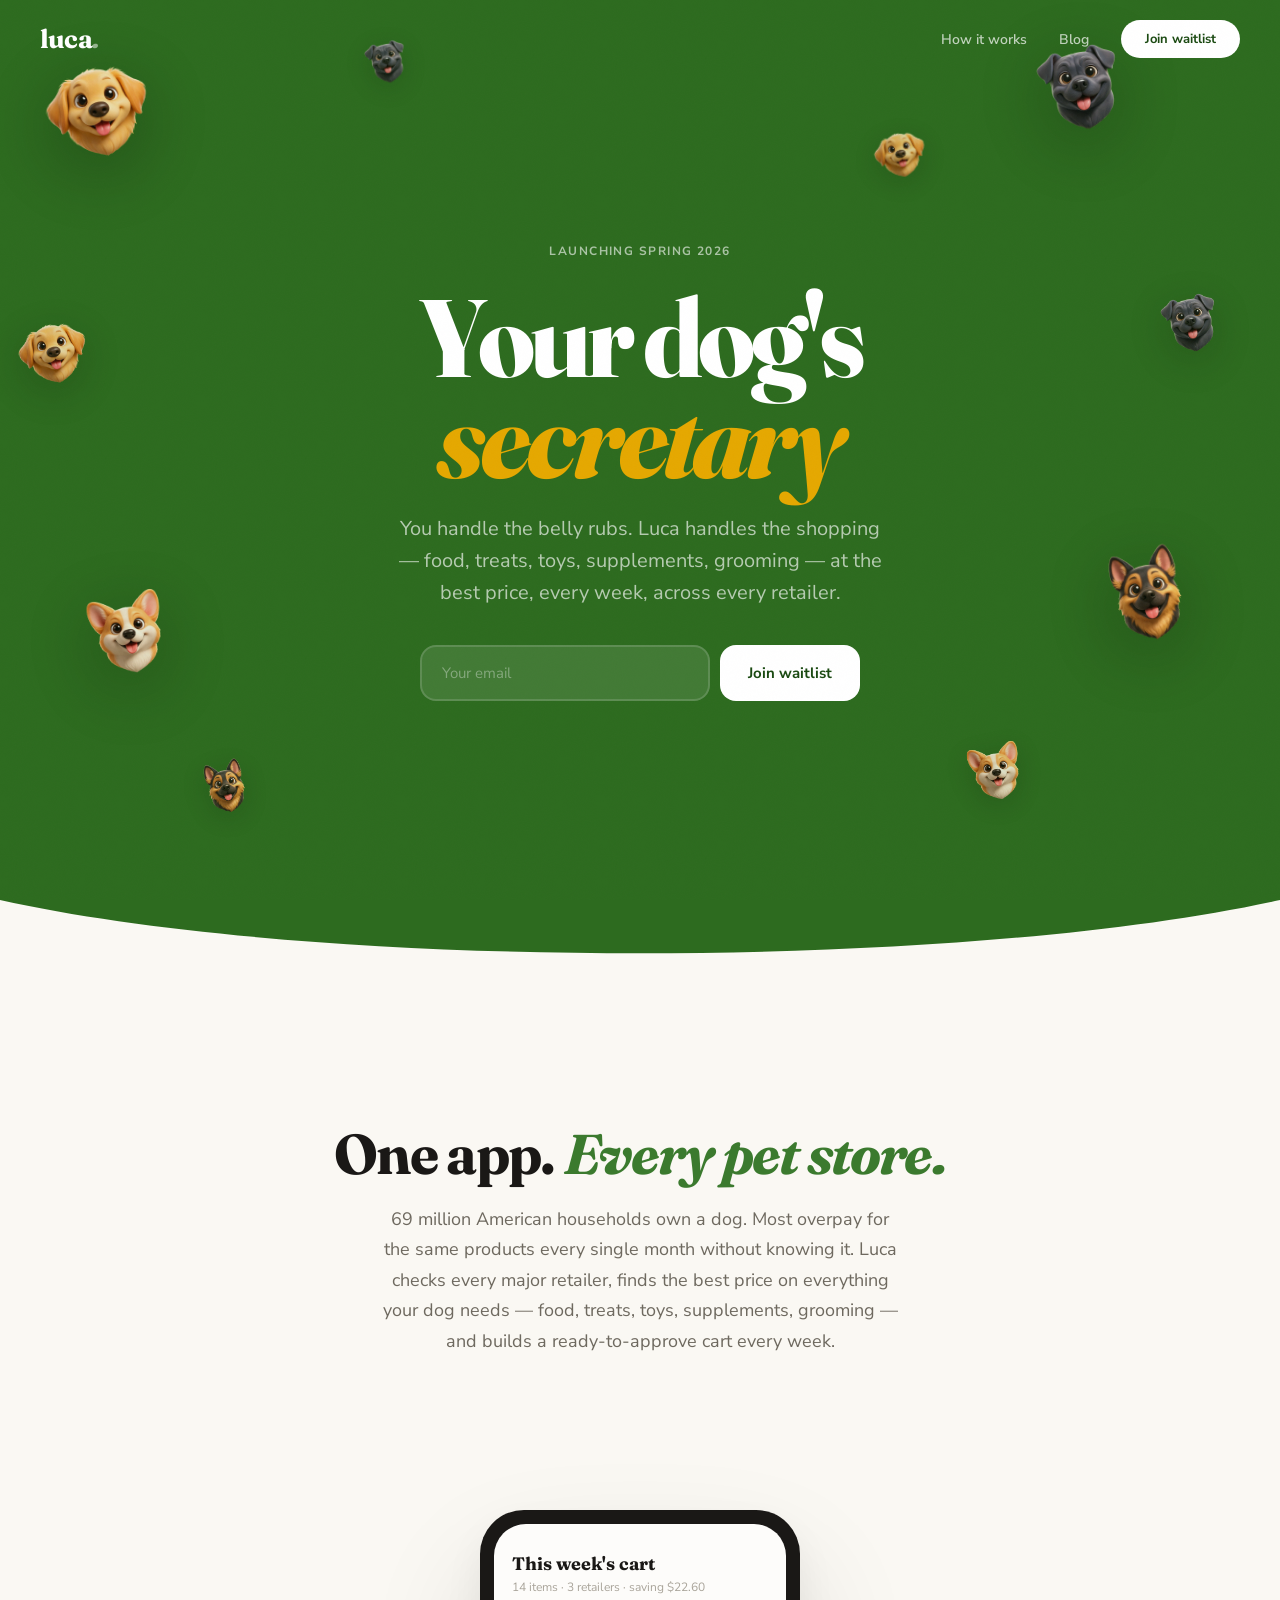
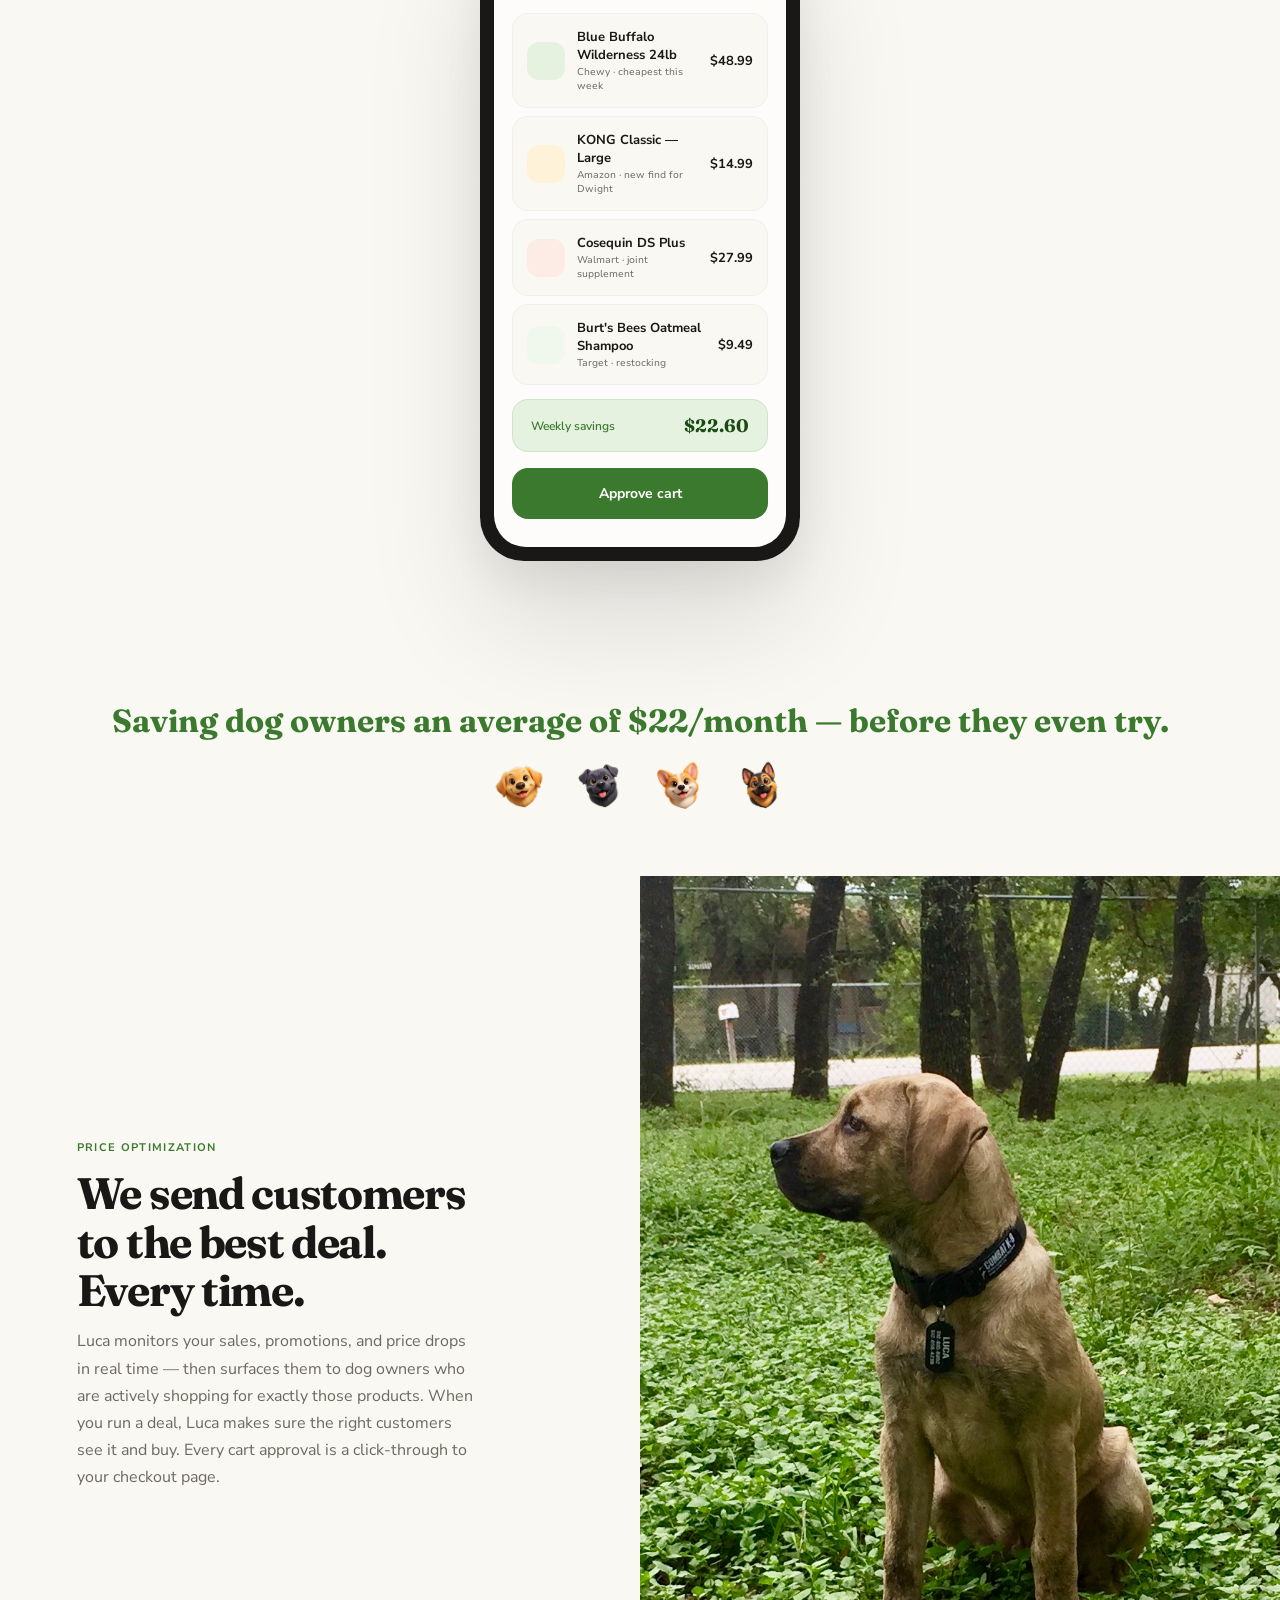
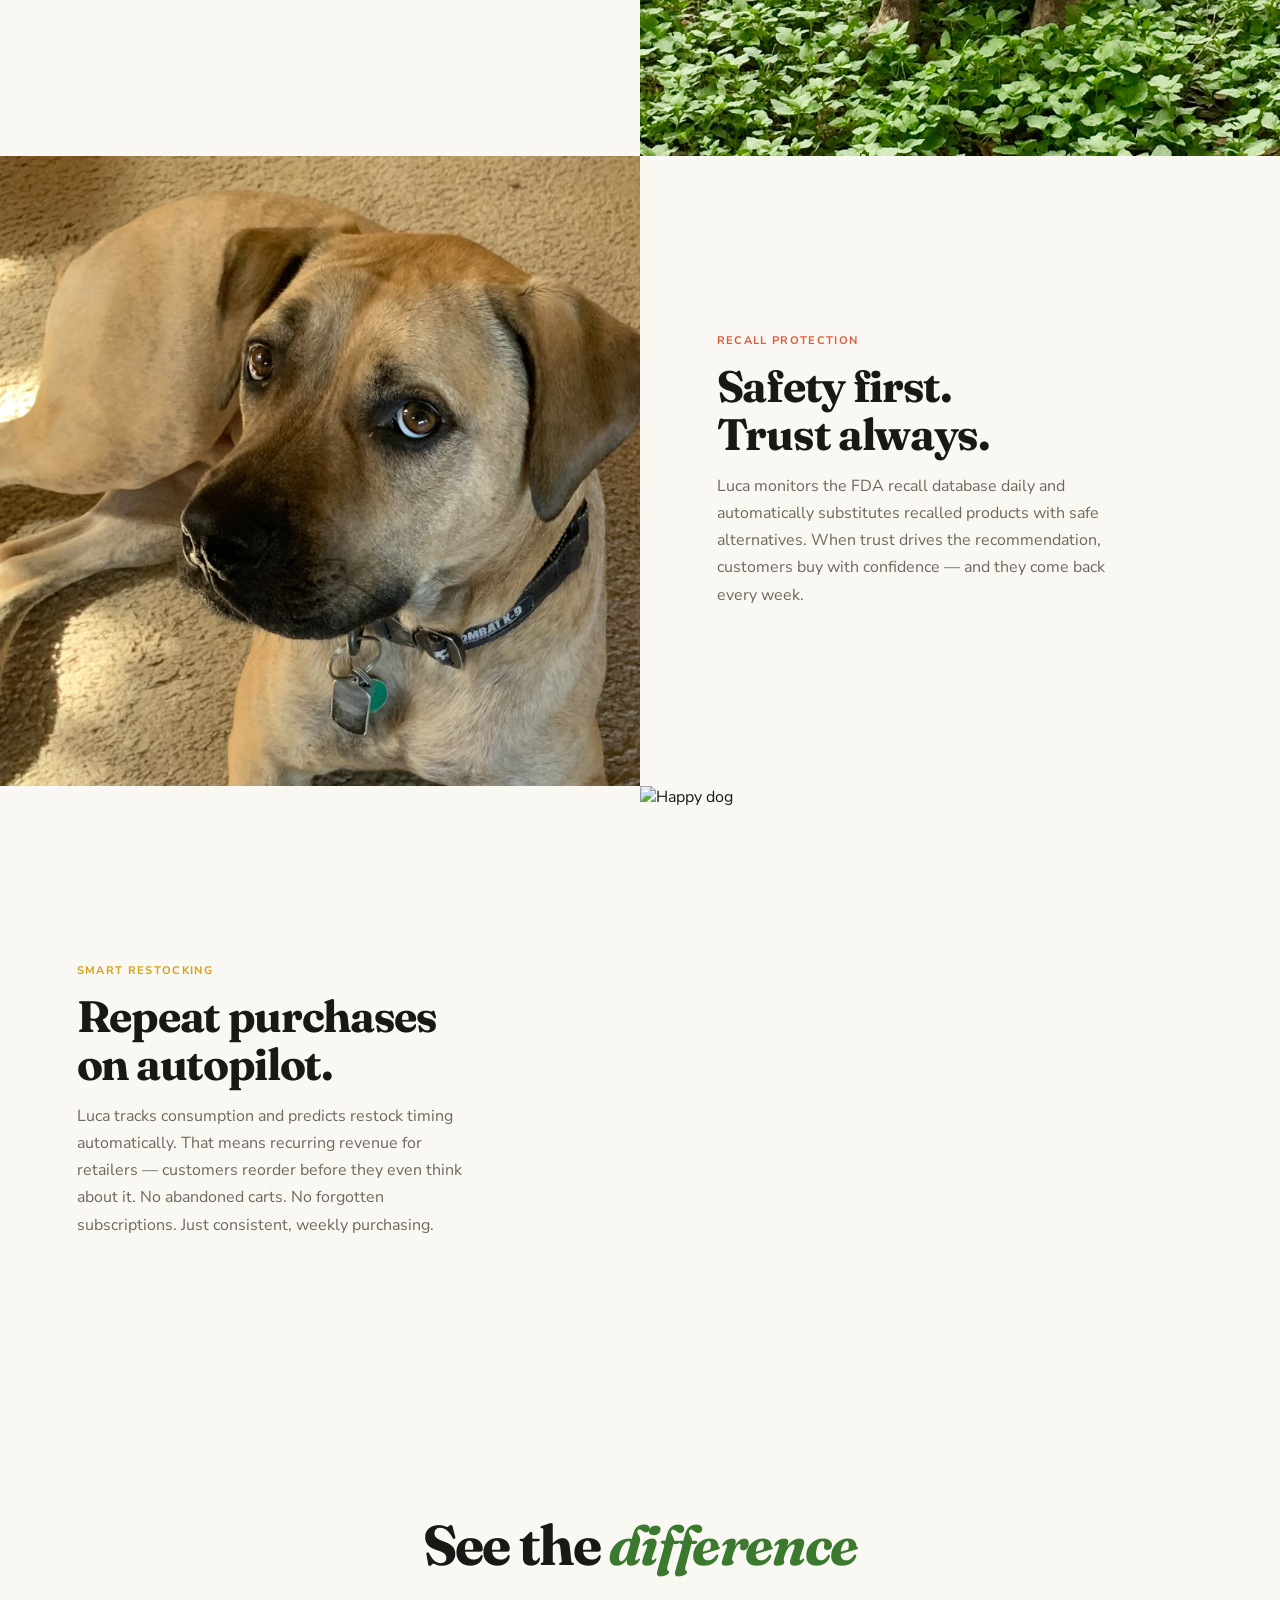
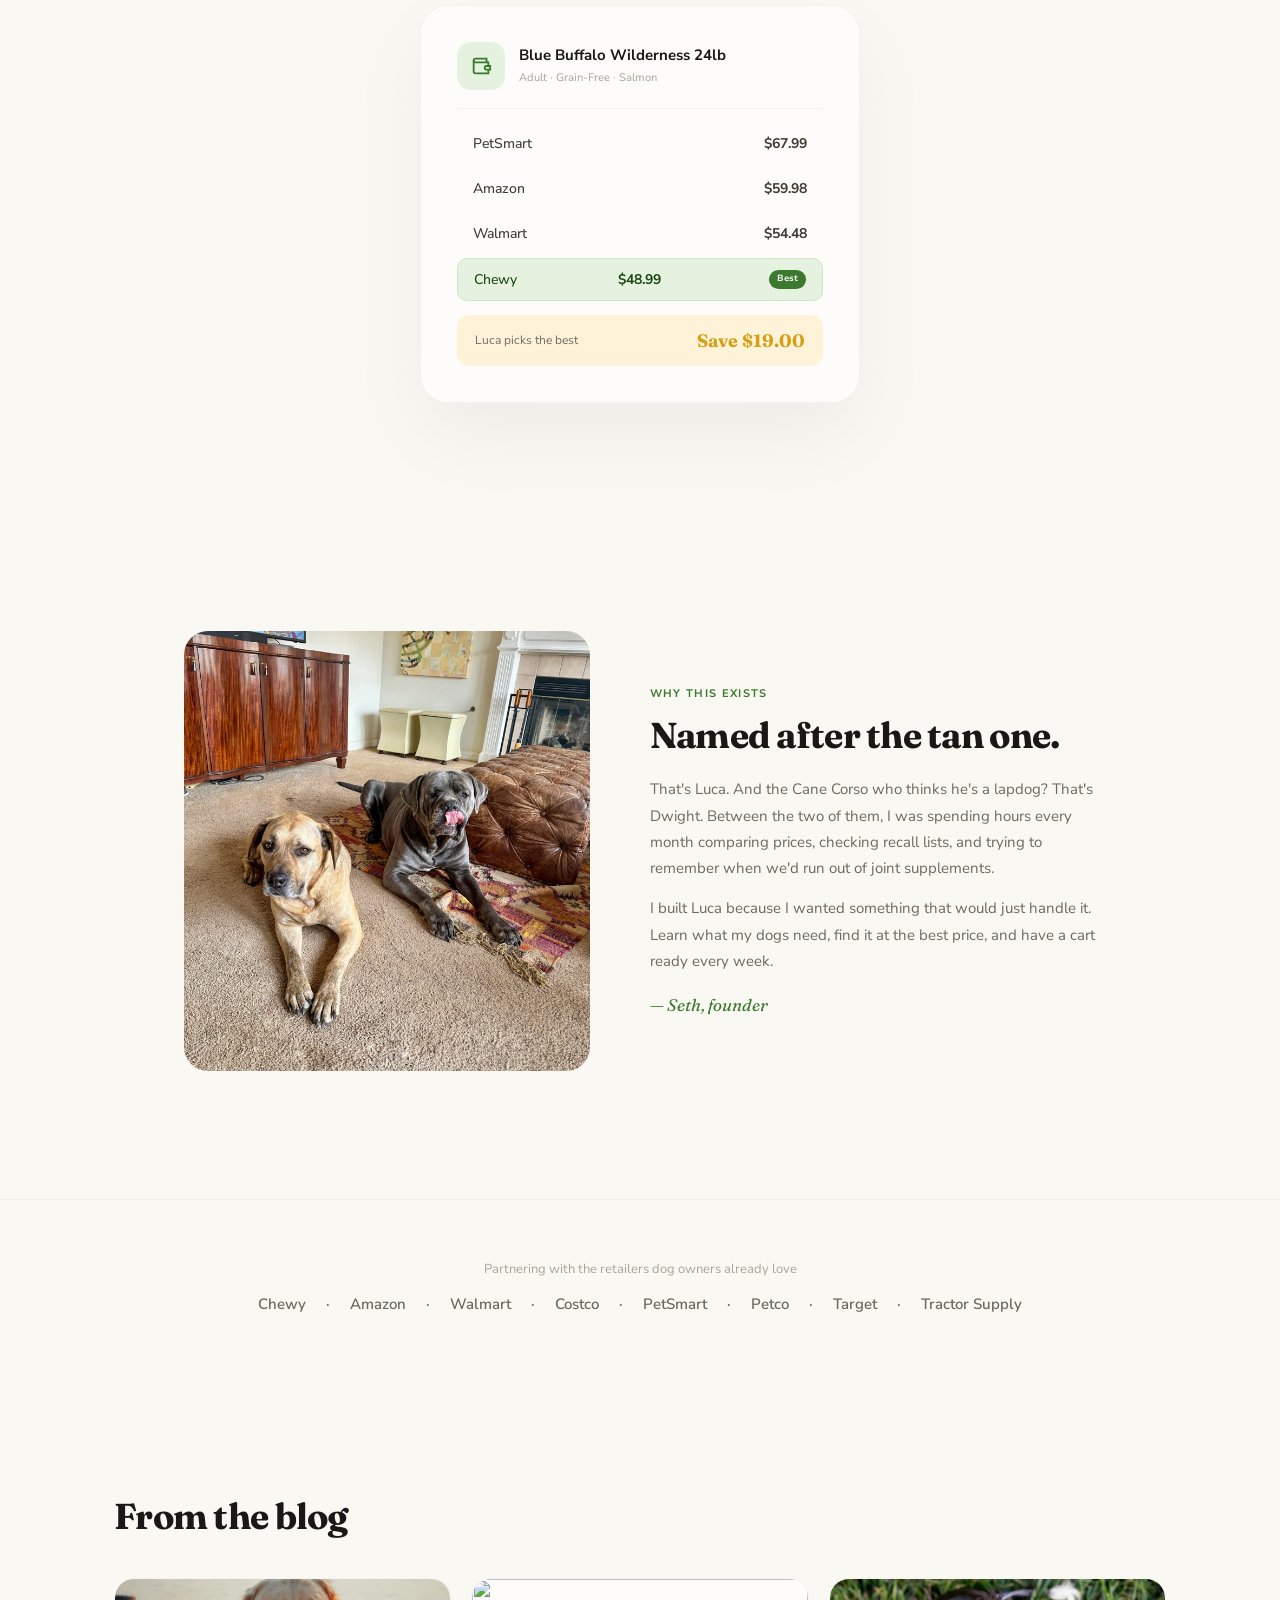
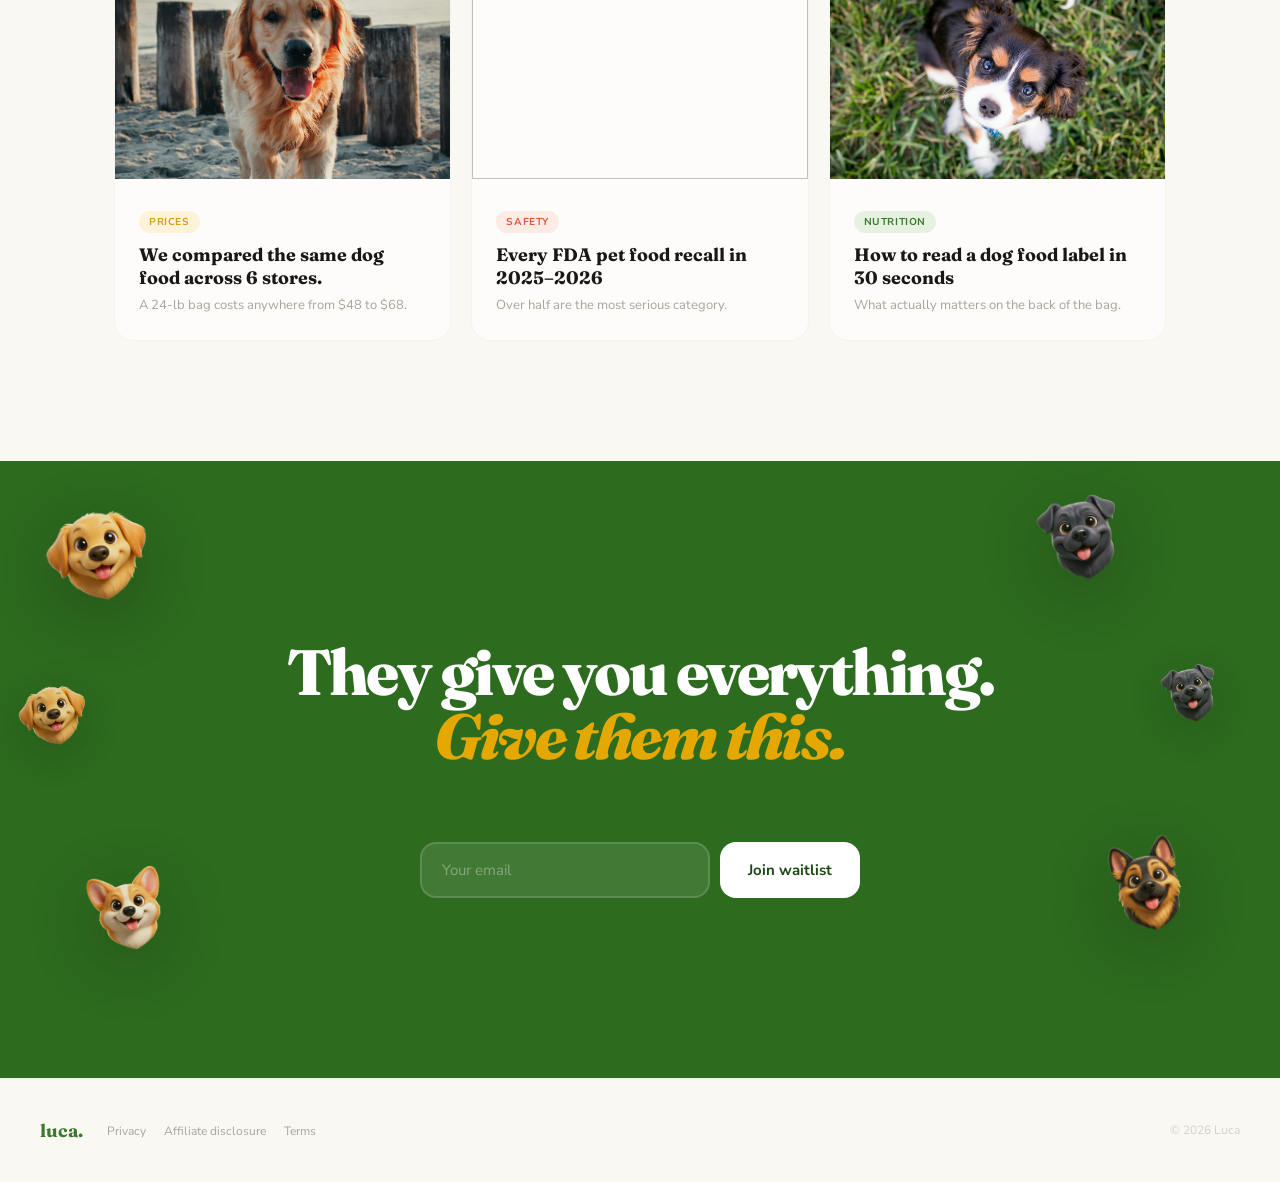
==== commit 24352c8f: "add sale/promotion surfacing to affiliate pitch" ====
--- a/index.html
+++ b/index.html
@@ -259,7 +259,7 @@
     <div class="feat-text">
       <div class="feat-label sage">Price optimization</div>
       <h3>We send customers<br>to the best deal.<br>Every time.</h3>
-      <p>Luca routes high-intent, ready-to-buy dog owners directly to retailer checkout pages with pre-filled carts. Every user who approves a cart clicks through to buy — not browse.</p>
+      <p>Luca monitors your sales, promotions, and price drops in real time — then surfaces them to dog owners who are actively shopping for exactly those products. When you run a deal, Luca makes sure the right customers see it and buy. Every cart approval is a click-through to your checkout page.</p>
     </div>
     <div class="feat-visual"><img src="images/luca-park.jpeg" alt="Luca at the park" loading="lazy"></div>
   </div>
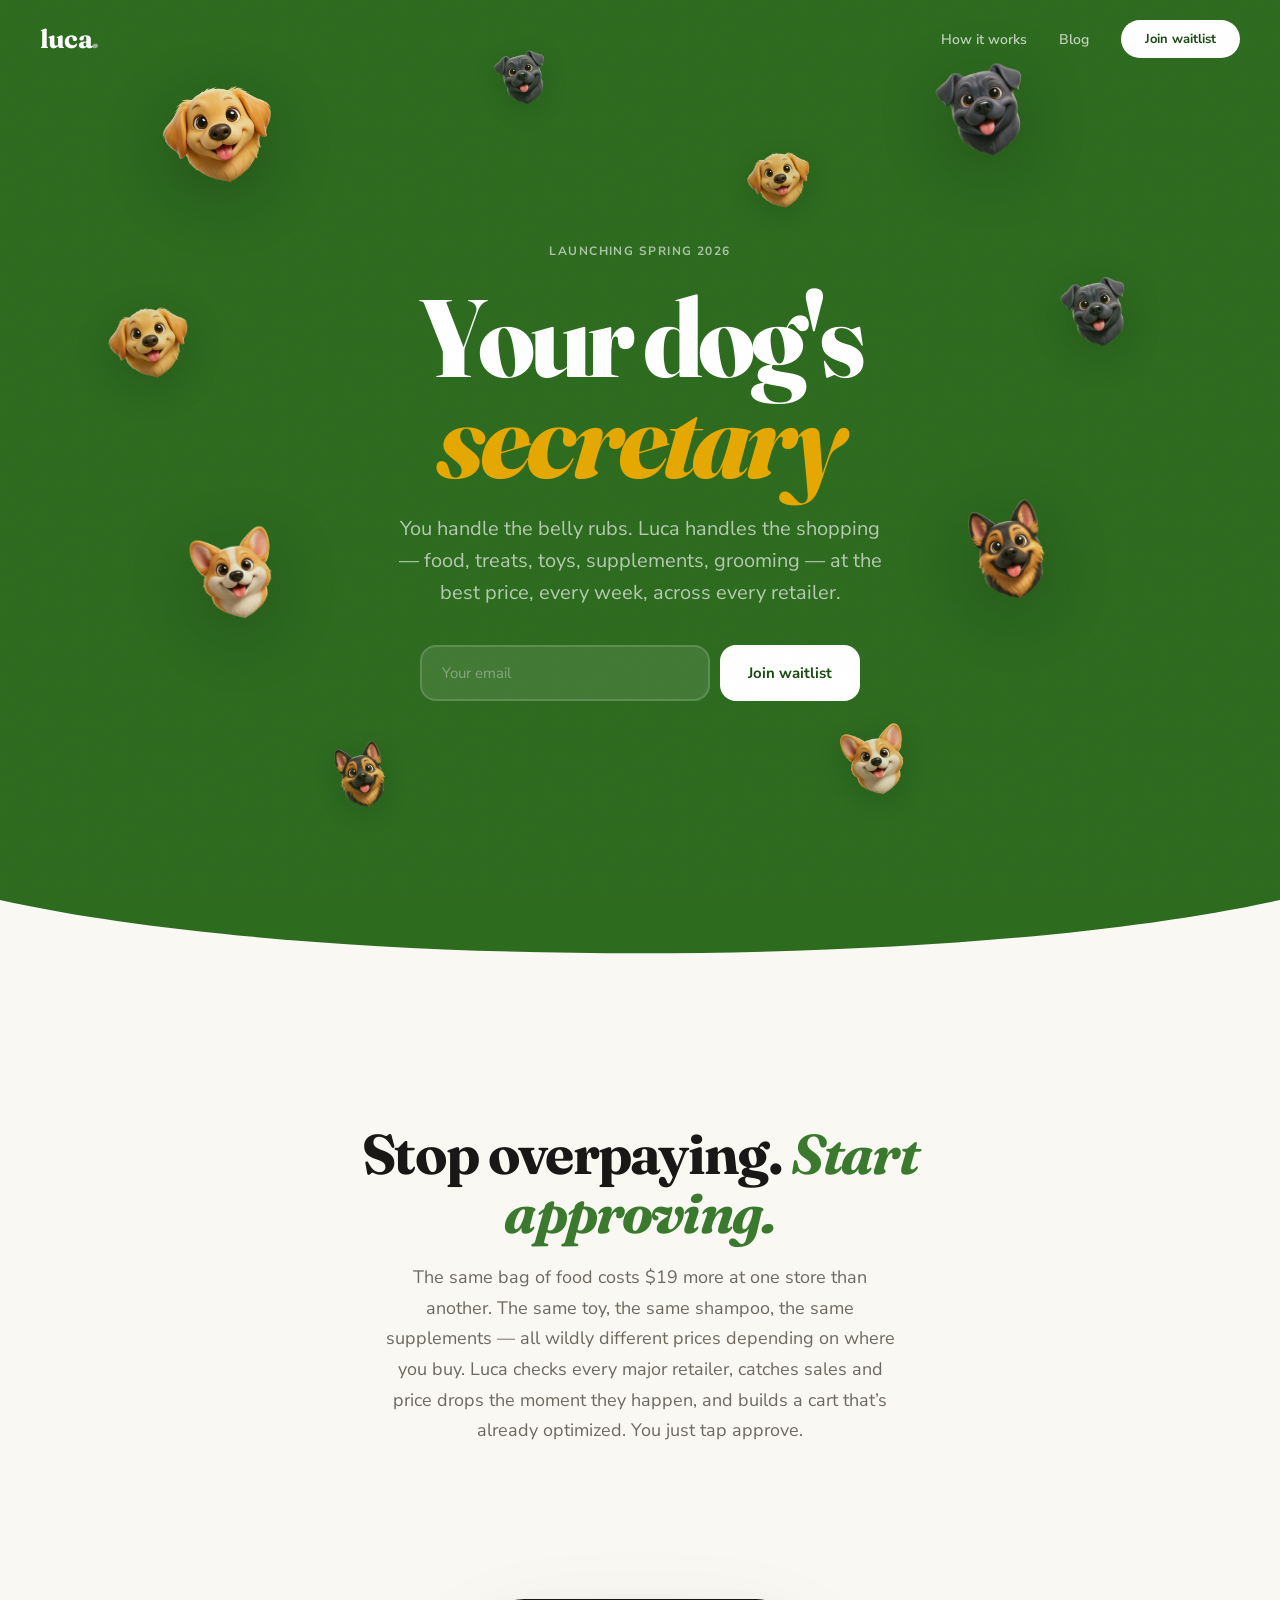
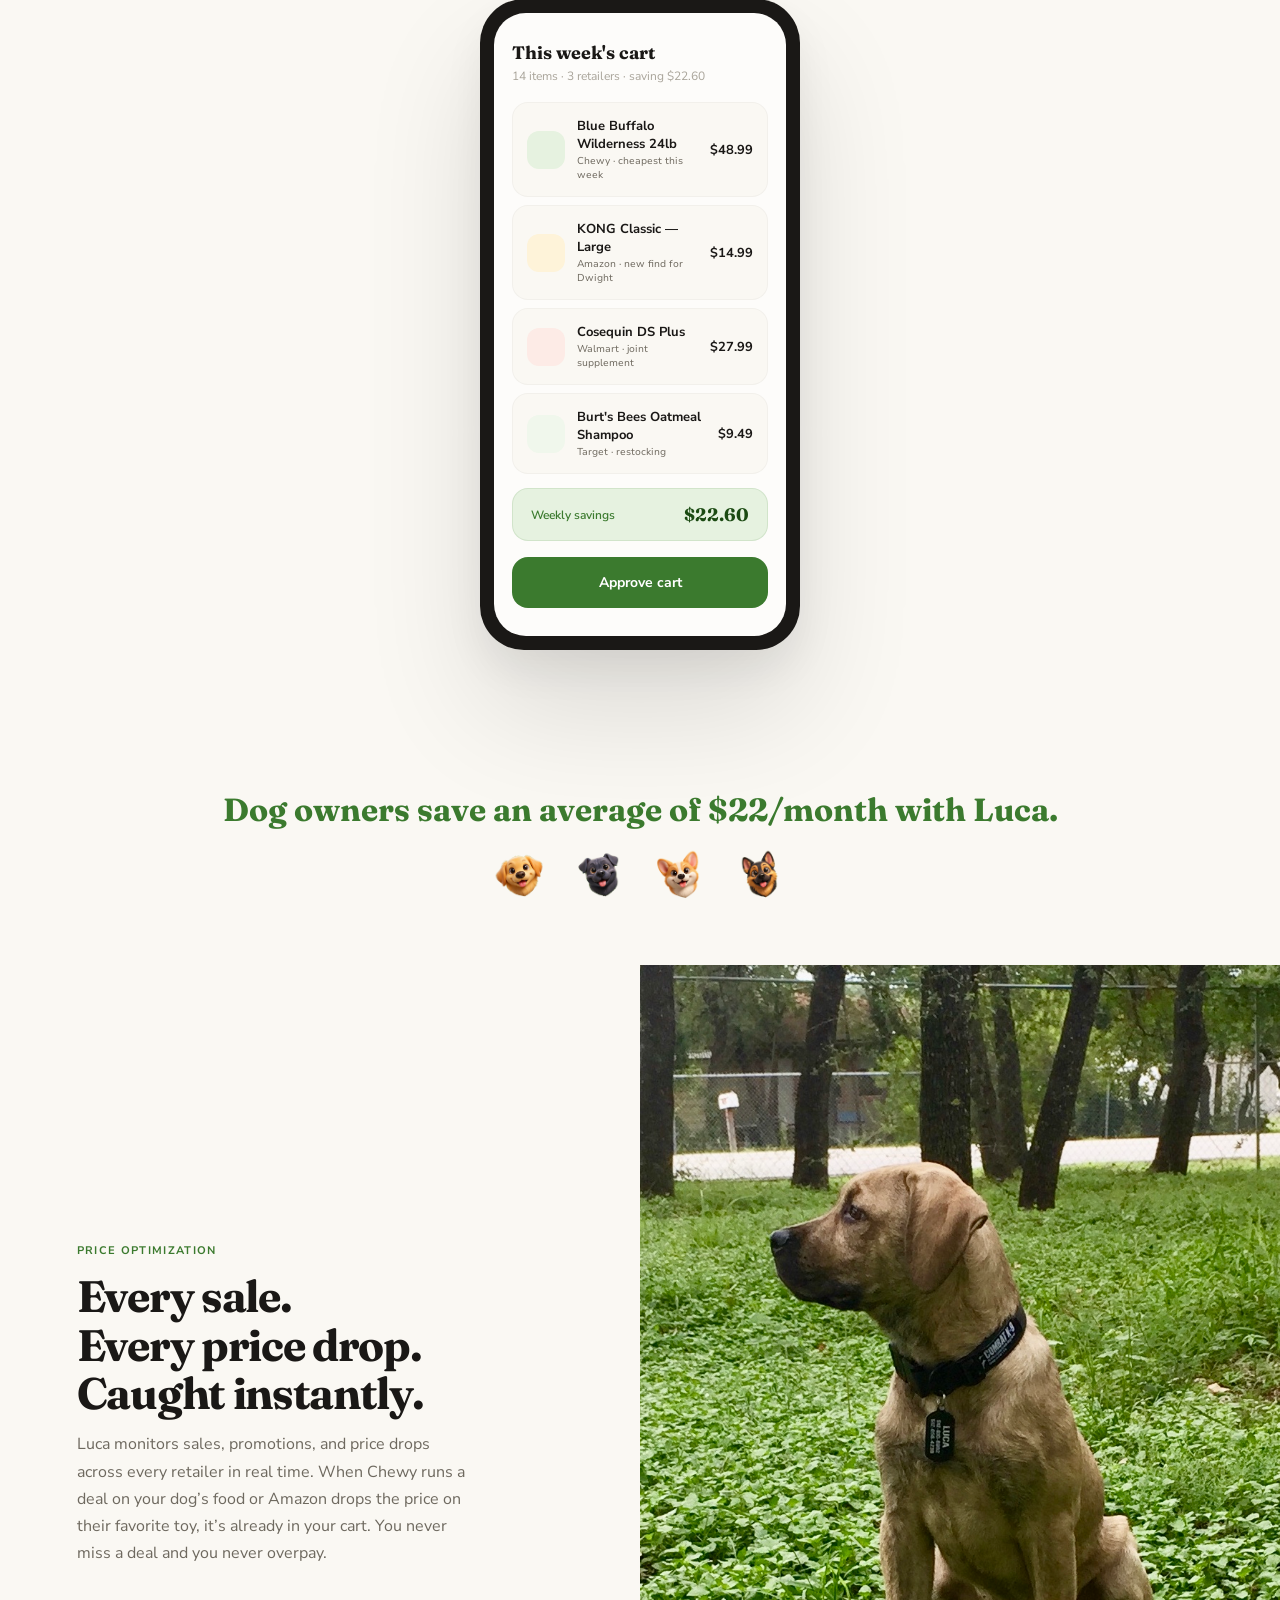
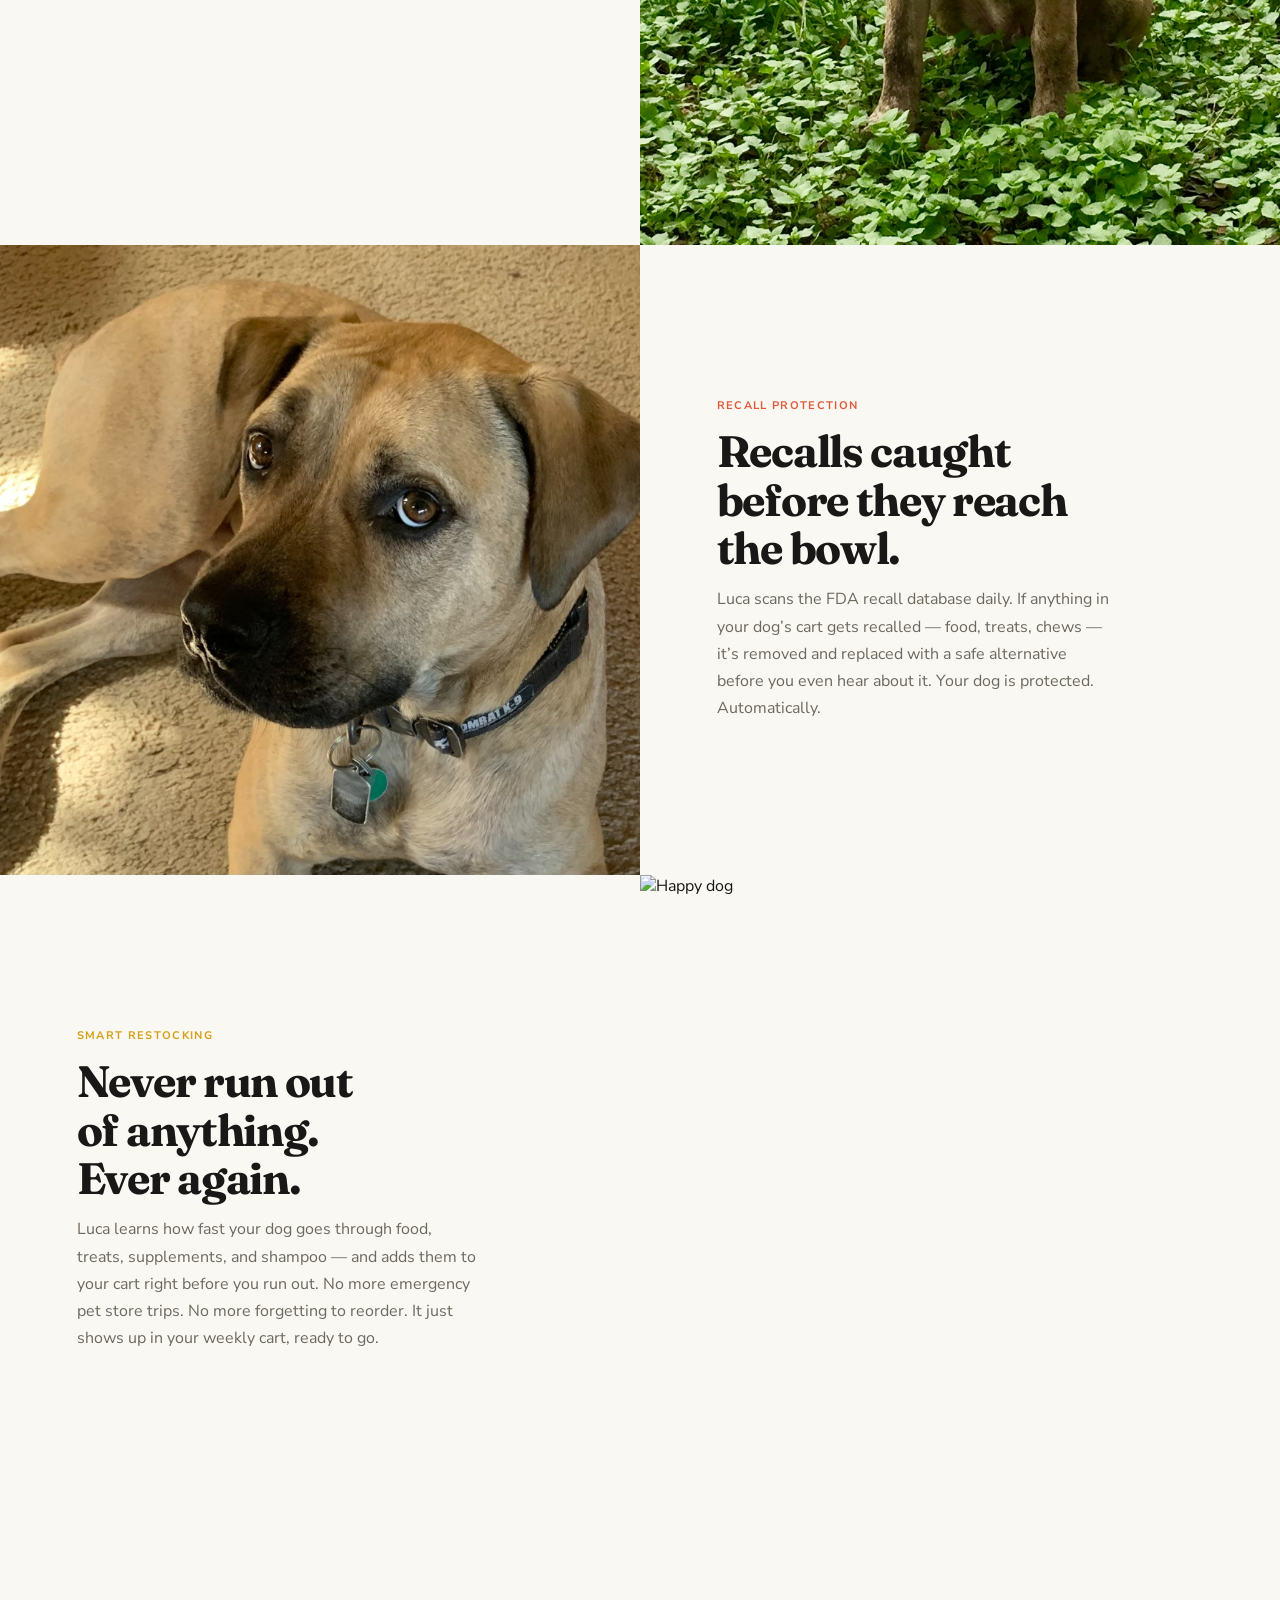
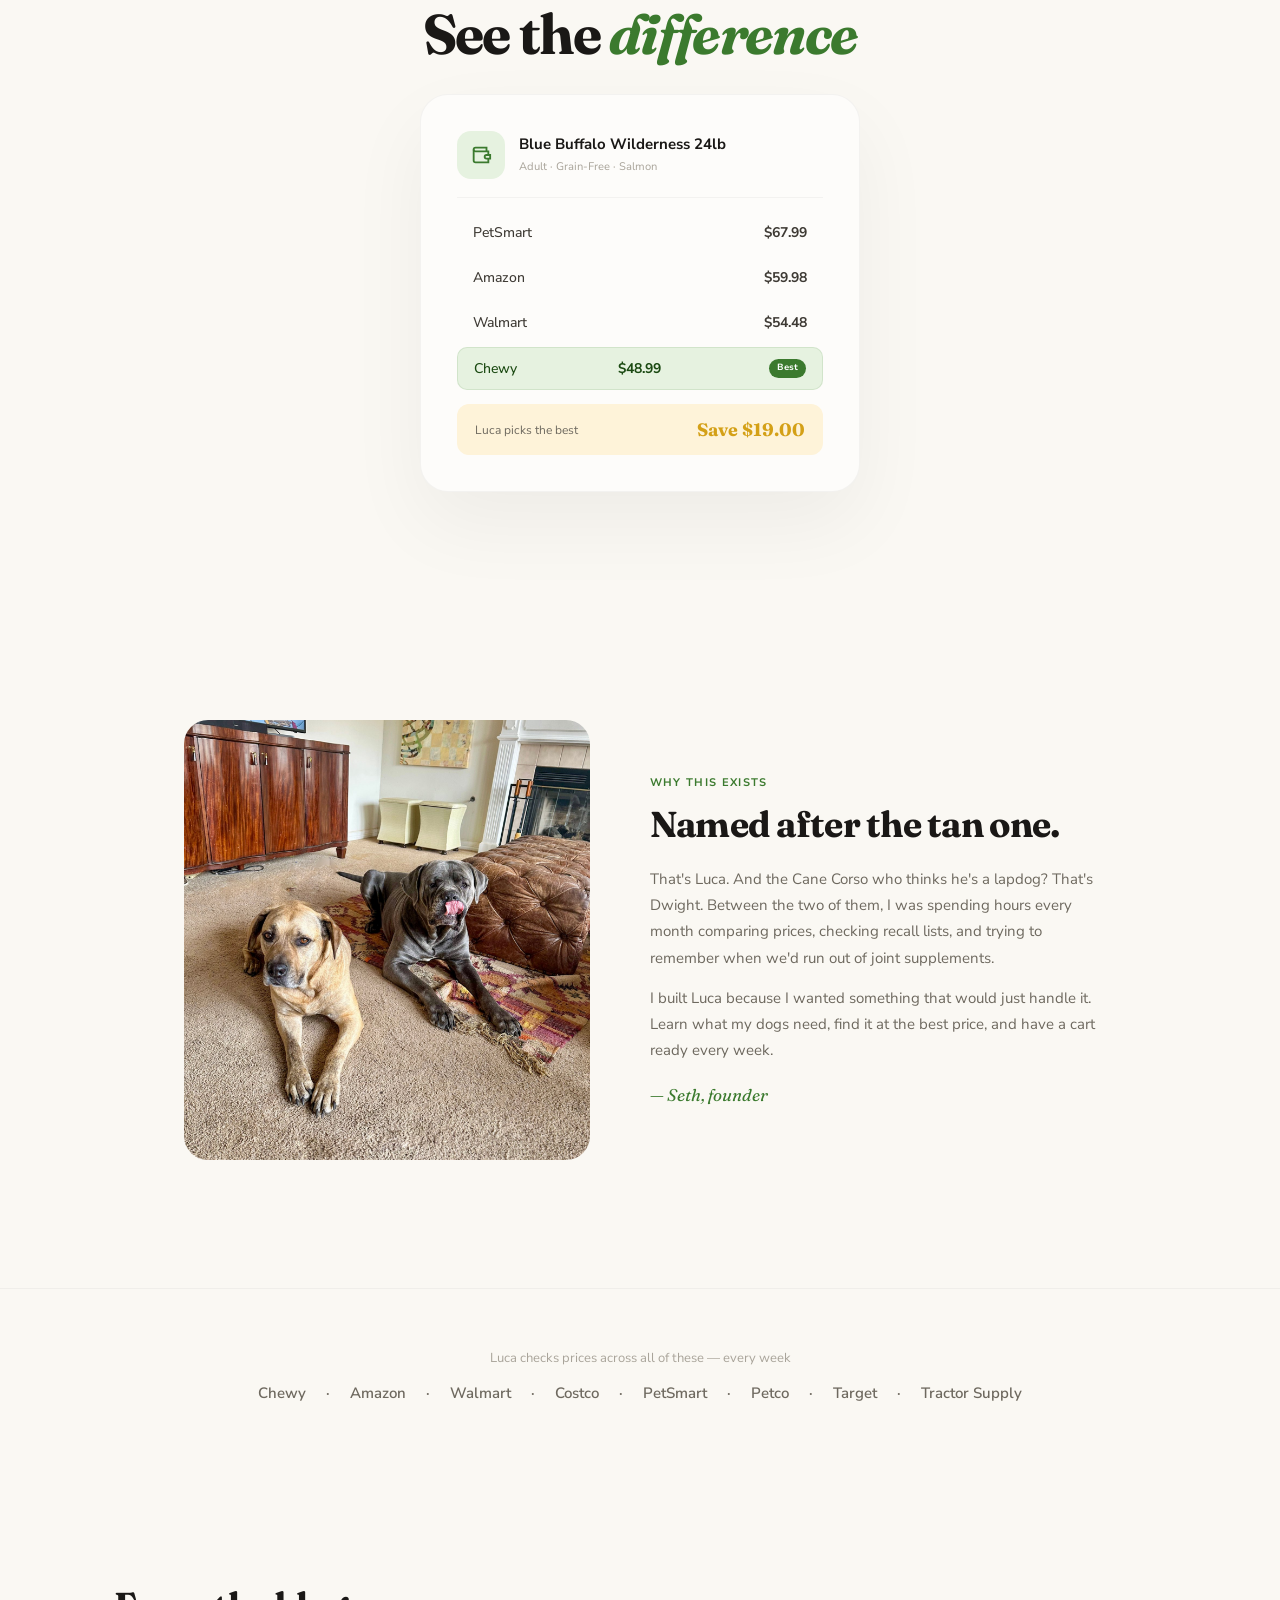
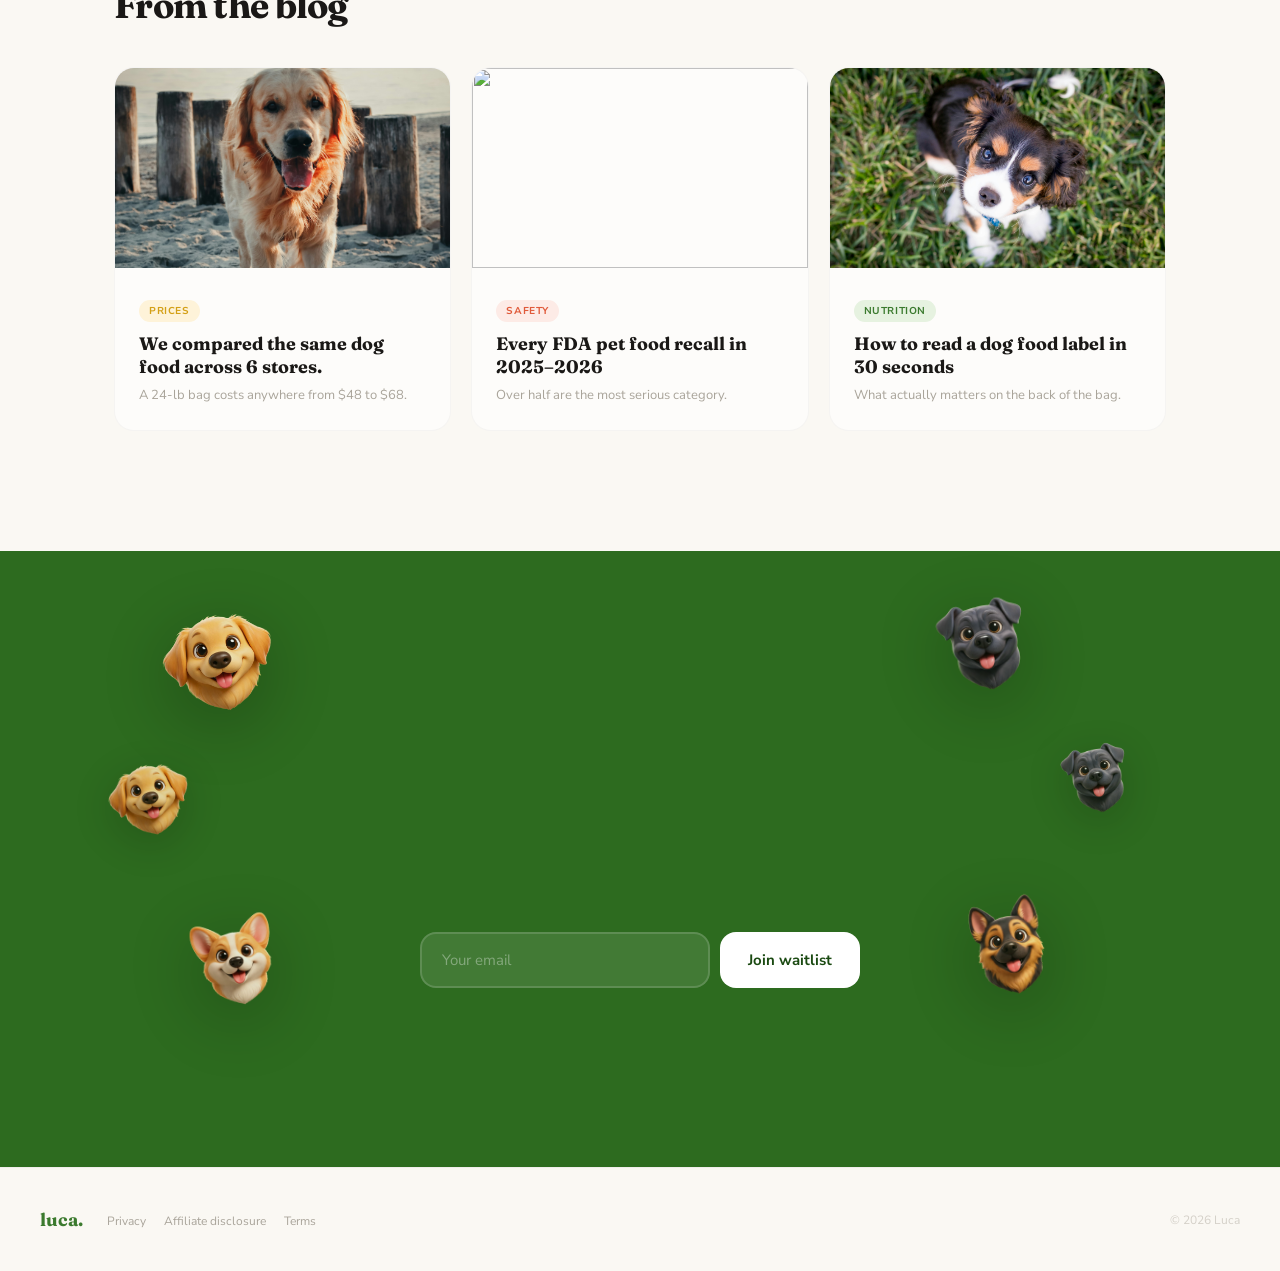
==== commit 1cd01c19: "dogs closer to center, consumer-facing copy, sale surfacing" ====
--- a/index.html
+++ b/index.html
@@ -227,8 +227,8 @@
 
 <!-- INTRO -->
 <section class="intro r">
-  <h2>One app. <em>Every pet store.</em></h2>
-  <p>69 million American households own a dog. Most overpay for the same products every single month without knowing it. Luca checks every major retailer, finds the best price on everything your dog needs — food, treats, toys, supplements, grooming — and builds a ready-to-approve cart every week.</p>
+  <h2>Stop overpaying. <em>Start approving.</em></h2>
+  <p>The same bag of food costs $19 more at one store than another. The same toy, the same shampoo, the same supplements — all wildly different prices depending on where you buy. Luca checks every major retailer, catches sales and price drops the moment they happen, and builds a cart that’s already optimized. You just tap approve.</p>
 </section>
 
 <!-- PHONE SHOWCASE -->
@@ -249,7 +249,7 @@
 
 <!-- PLAYFUL DIVIDER -->
 <section class="playful-divider">
-  <div class="pd-text">Saving dog owners an average of $22/month — before they even try.</div>
+  <div class="pd-text">Dog owners save an average of $22/month with Luca.</div>
   <div class="pd-dogs" id="pd-dogs"></div>
 </section>
 
@@ -258,24 +258,24 @@
   <div class="feat-row r">
     <div class="feat-text">
       <div class="feat-label sage">Price optimization</div>
-      <h3>We send customers<br>to the best deal.<br>Every time.</h3>
-      <p>Luca monitors your sales, promotions, and price drops in real time — then surfaces them to dog owners who are actively shopping for exactly those products. When you run a deal, Luca makes sure the right customers see it and buy. Every cart approval is a click-through to your checkout page.</p>
+      <h3>Every sale.<br>Every price drop.<br>Caught instantly.</h3>
+      <p>Luca monitors sales, promotions, and price drops across every retailer in real time. When Chewy runs a deal on your dog’s food or Amazon drops the price on their favorite toy, it’s already in your cart. You never miss a deal and you never overpay.</p>
     </div>
     <div class="feat-visual"><img src="images/luca-park.jpeg" alt="Luca at the park" loading="lazy"></div>
   </div>
   <div class="feat-row flip r">
     <div class="feat-text">
       <div class="feat-label coral">Recall protection</div>
-      <h3>Safety first.<br>Trust always.</h3>
-      <p>Luca monitors the FDA recall database daily and automatically substitutes recalled products with safe alternatives. When trust drives the recommendation, customers buy with confidence — and they come back every week.</p>
+      <h3>Recalls caught<br>before they reach<br>the bowl.</h3>
+      <p>Luca scans the FDA recall database daily. If anything in your dog’s cart gets recalled — food, treats, chews — it’s removed and replaced with a safe alternative before you even hear about it. Your dog is protected. Automatically.</p>
     </div>
     <div class="feat-visual"><img src="images/luca-closeup.jpg" alt="Luca looking up" loading="lazy"></div>
   </div>
   <div class="feat-row r">
     <div class="feat-text">
       <div class="feat-label amber">Smart restocking</div>
-      <h3>Repeat purchases<br>on autopilot.</h3>
-      <p>Luca tracks consumption and predicts restock timing automatically. That means recurring revenue for retailers — customers reorder before they even think about it. No abandoned carts. No forgotten subscriptions. Just consistent, weekly purchasing.</p>
+      <h3>Never run out<br>of anything.<br>Ever again.</h3>
+      <p>Luca learns how fast your dog goes through food, treats, supplements, and shampoo — and adds them to your cart right before you run out. No more emergency pet store trips. No more forgetting to reorder. It just shows up in your weekly cart, ready to go.</p>
     </div>
     <div class="feat-visual"><img src="images/stock-1.jpg" alt="Happy dog" loading="lazy"></div>
   </div>
@@ -313,7 +313,7 @@
 
 <!-- RETAILERS -->
 <section class="retailers r">
-  <p>Partnering with the retailers dog owners already love</p>
+  <p>Luca checks prices across all of these — every week</p>
   <div class="retailers-row">
     <span>Chewy</span><span>·</span><span>Amazon</span><span>·</span><span>Walmart</span><span>·</span><span>Costco</span><span>·</span><span>PetSmart</span><span>·</span><span>Petco</span><span>·</span><span>Target</span><span>·</span><span>Tractor Supply</span>
   </div>
@@ -354,16 +354,16 @@
 var dogImages = ['images/dog-golden.png','images/dog-corso.png','images/dog-corgi.png','images/dog-shepherd.png'];
 
 var dogLayout = [
-  {x:3,y:6,size:120,depth:0.2},
-  {x:80,y:4,size:110,depth:0.3},
-  {x:6,y:65,size:100,depth:0.35},
-  {x:85,y:60,size:115,depth:0.25},
-  {x:1,y:35,size:80,depth:0.55},
-  {x:90,y:32,size:75,depth:0.6},
-  {x:75,y:82,size:70,depth:0.65},
-  {x:15,y:84,size:65,depth:0.7},
-  {x:68,y:14,size:60,depth:0.75},
-  {x:28,y:4,size:55,depth:0.8},
+  {x:12,y:8,size:130,depth:0.2},
+  {x:72,y:6,size:120,depth:0.3},
+  {x:14,y:58,size:110,depth:0.35},
+  {x:74,y:55,size:120,depth:0.25},
+  {x:8,y:33,size:95,depth:0.55},
+  {x:82,y:30,size:90,depth:0.6},
+  {x:65,y:80,size:85,depth:0.65},
+  {x:25,y:82,size:80,depth:0.7},
+  {x:58,y:16,size:75,depth:0.75},
+  {x:38,y:5,size:70,depth:0.8},
 ];
 
 function createParallaxDogs(containerId, positions) {
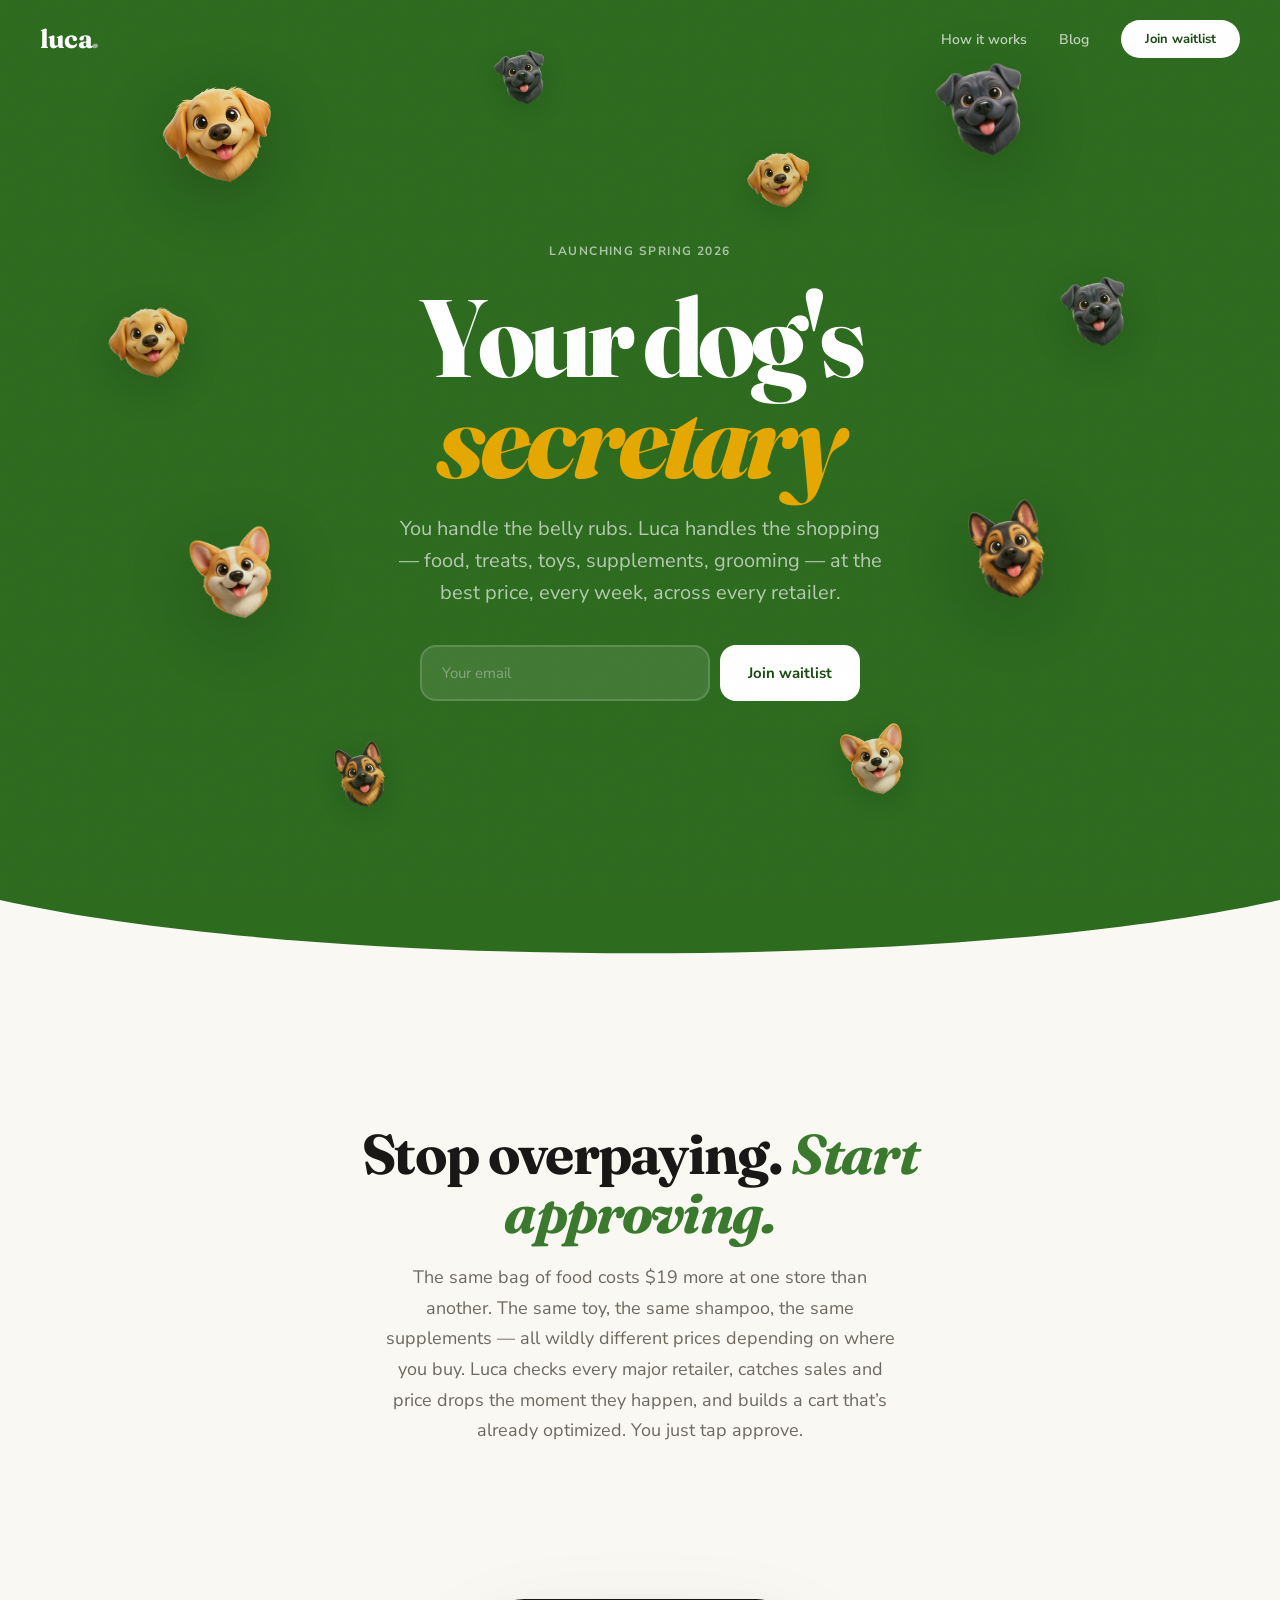
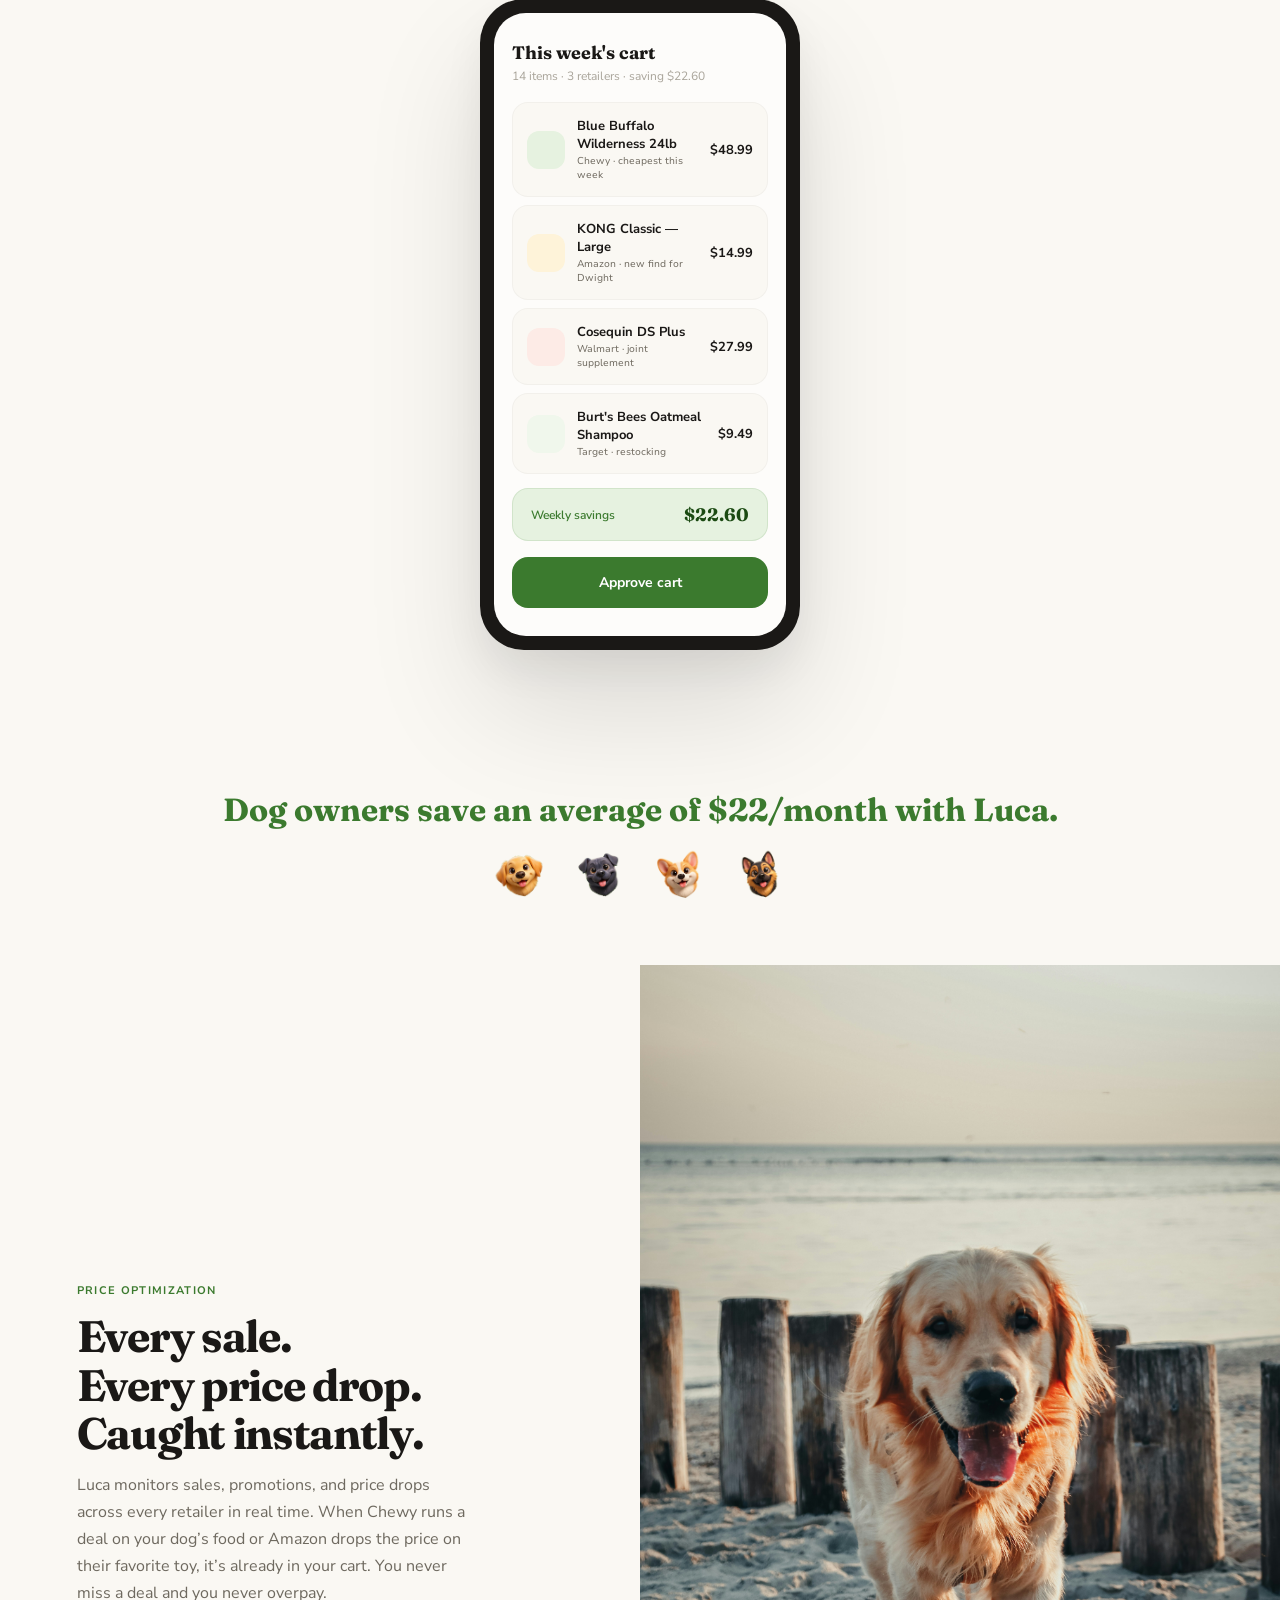
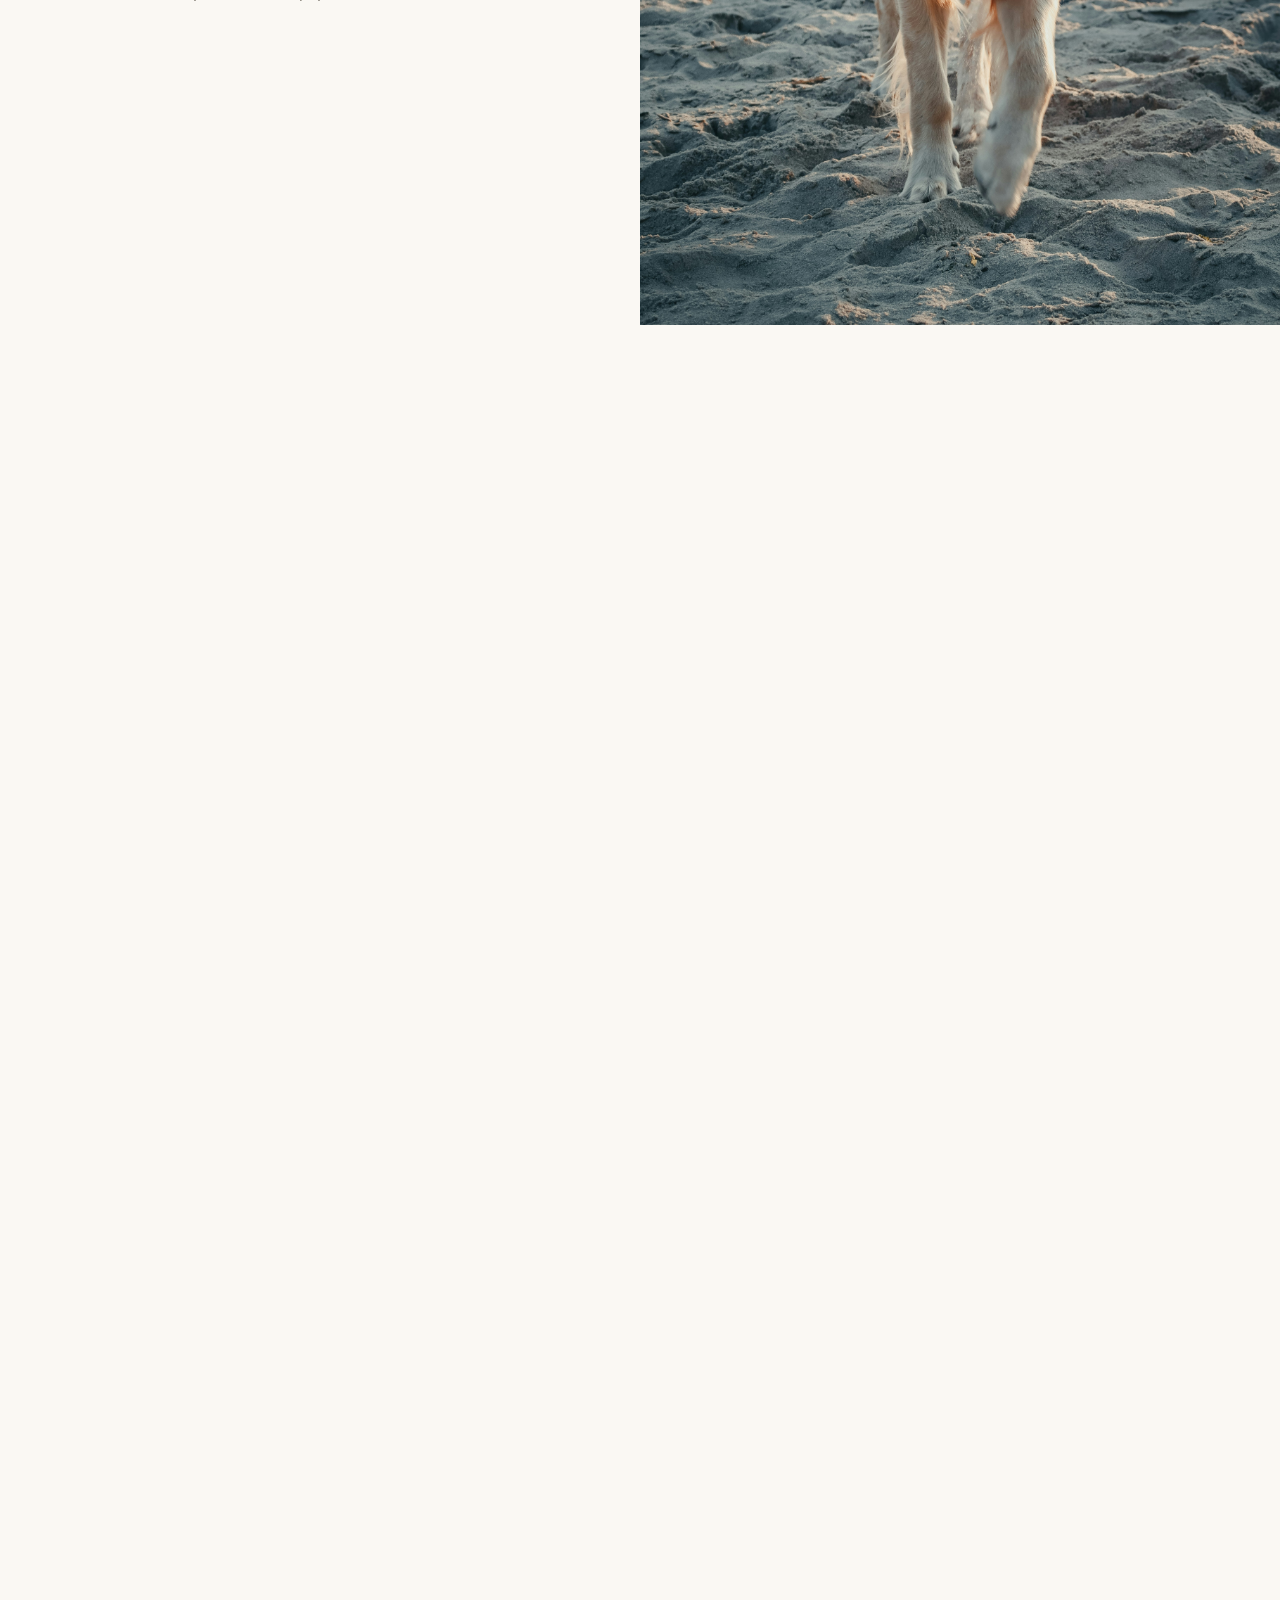
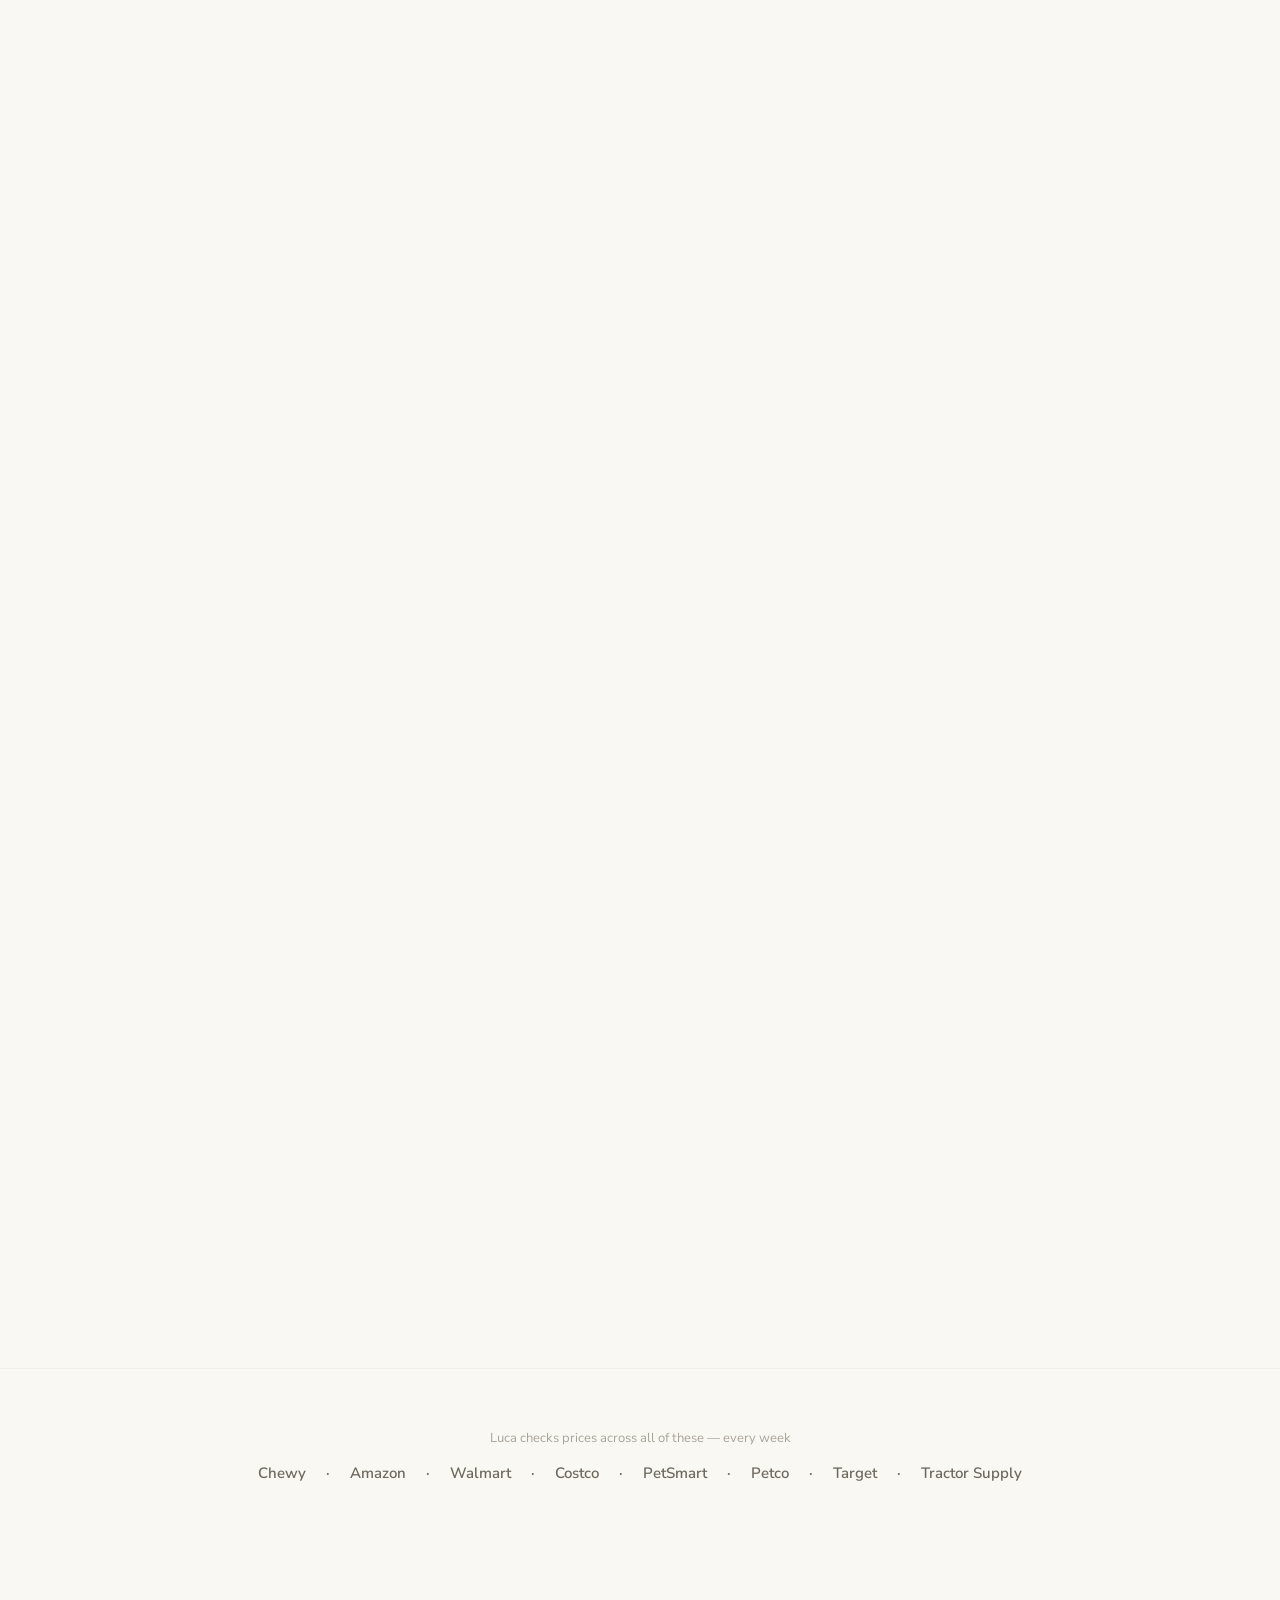
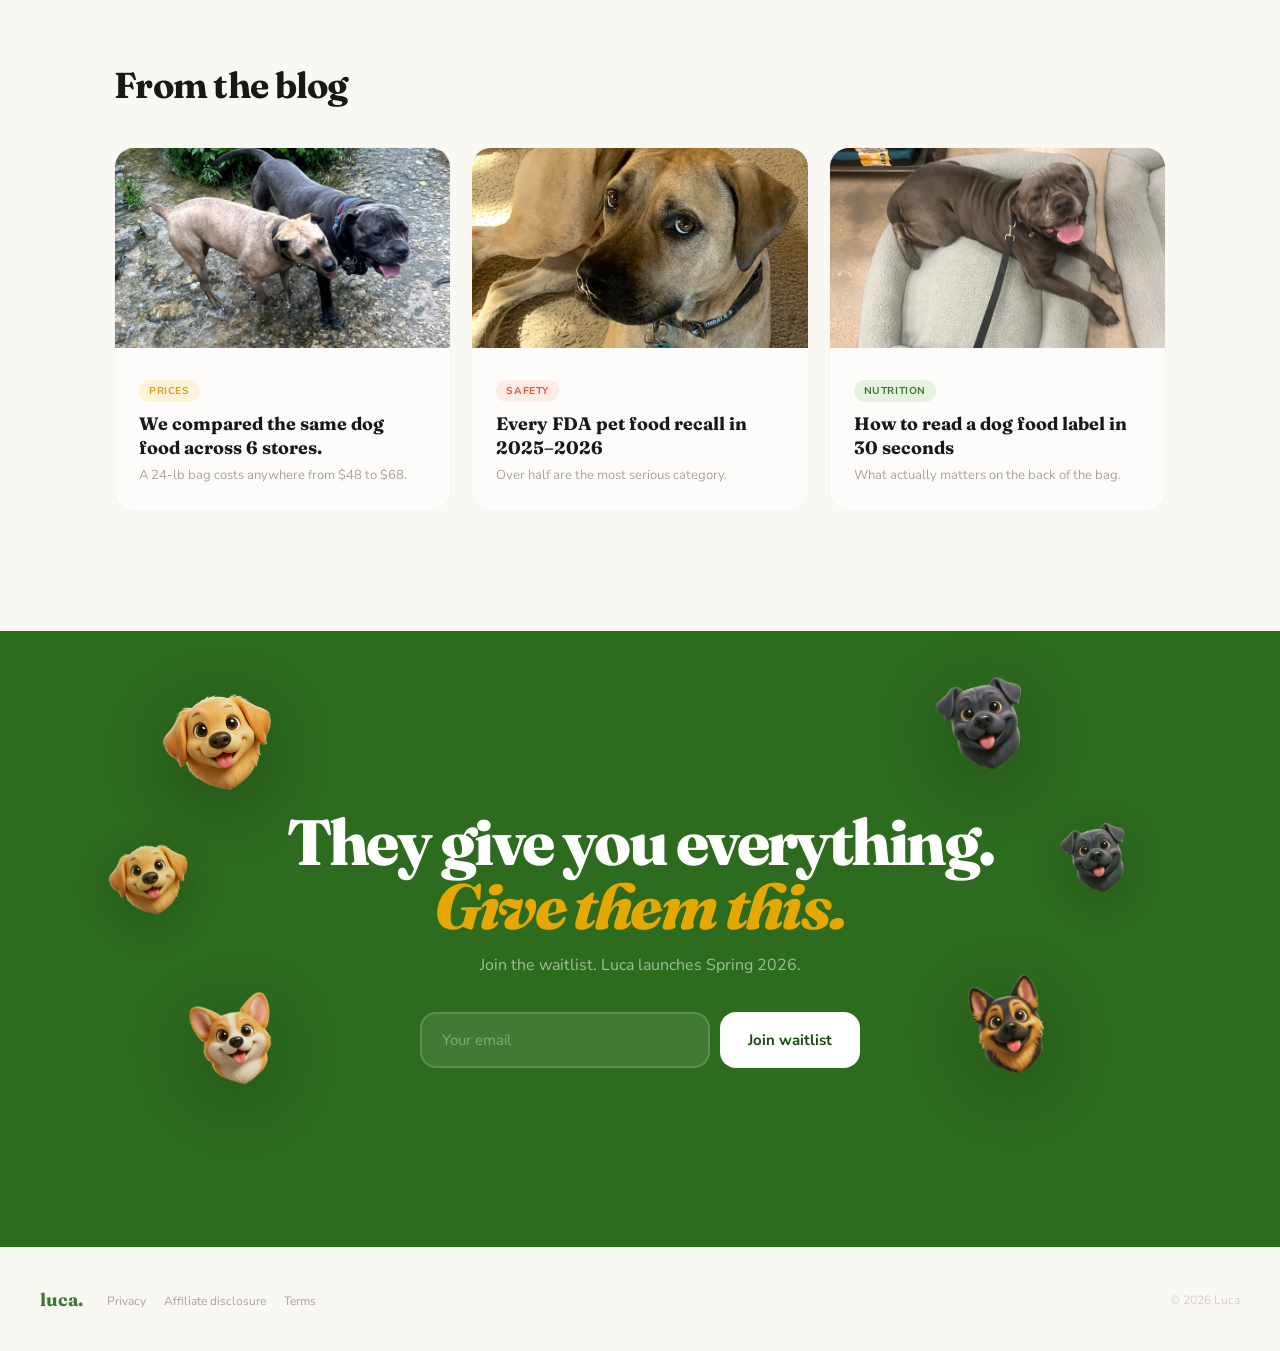
==== commit 789371fc: "stock photos for features, personal photos only on founder" ====
--- a/index.html
+++ b/index.html
@@ -261,7 +261,7 @@
       <h3>Every sale.<br>Every price drop.<br>Caught instantly.</h3>
       <p>Luca monitors sales, promotions, and price drops across every retailer in real time. When Chewy runs a deal on your dog’s food or Amazon drops the price on their favorite toy, it’s already in your cart. You never miss a deal and you never overpay.</p>
     </div>
-    <div class="feat-visual"><img src="images/luca-park.jpeg" alt="Luca at the park" loading="lazy"></div>
+    <div class="feat-visual"><img src="images/stock-2.jpg" alt="Happy dog outdoors" loading="lazy"></div>
   </div>
   <div class="feat-row flip r">
     <div class="feat-text">
@@ -269,7 +269,7 @@
       <h3>Recalls caught<br>before they reach<br>the bowl.</h3>
       <p>Luca scans the FDA recall database daily. If anything in your dog’s cart gets recalled — food, treats, chews — it’s removed and replaced with a safe alternative before you even hear about it. Your dog is protected. Automatically.</p>
     </div>
-    <div class="feat-visual"><img src="images/luca-closeup.jpg" alt="Luca looking up" loading="lazy"></div>
+    <div class="feat-visual"><img src="images/stock-3.jpg" alt="Dog looking at camera" loading="lazy"></div>
   </div>
   <div class="feat-row r">
     <div class="feat-text">
@@ -323,9 +323,9 @@
 <section class="blog r" id="blog">
   <h2>From the blog</h2>
   <div class="blog-grid">
-    <a href="blog/dog-food-price-comparison.html" class="blog-card"><img src="images/stock-2.jpg" alt="" loading="lazy"><div class="blog-card-body"><span class="blog-tag prices">Prices</span><h3>We compared the same dog food across 6 stores.</h3><p>A 24-lb bag costs anywhere from $48 to $68.</p></div></a>
-    <a href="blog/pet-food-recalls-2025-2026.html" class="blog-card"><img src="images/stock-3.jpg" alt="" loading="lazy"><div class="blog-card-body"><span class="blog-tag safety">Safety</span><h3>Every FDA pet food recall in 2025–2026</h3><p>Over half are the most serious category.</p></div></a>
-    <a href="blog/how-to-read-dog-food-labels.html" class="blog-card"><img src="images/stock-4.jpg" alt="" loading="lazy"><div class="blog-card-body"><span class="blog-tag nutrition">Nutrition</span><h3>How to read a dog food label in 30 seconds</h3><p>What actually matters on the back of the bag.</p></div></a>
+    <a href="blog/dog-food-price-comparison.html" class="blog-card"><img src="images/dogs-creek.jpg" alt="" loading="lazy"><div class="blog-card-body"><span class="blog-tag prices">Prices</span><h3>We compared the same dog food across 6 stores.</h3><p>A 24-lb bag costs anywhere from $48 to $68.</p></div></a>
+    <a href="blog/pet-food-recalls-2025-2026.html" class="blog-card"><img src="images/luca-closeup.jpg" alt="" loading="lazy"><div class="blog-card-body"><span class="blog-tag safety">Safety</span><h3>Every FDA pet food recall in 2025–2026</h3><p>Over half are the most serious category.</p></div></a>
+    <a href="blog/how-to-read-dog-food-labels.html" class="blog-card"><img src="images/dwight-store.jpg" alt="" loading="lazy"><div class="blog-card-body"><span class="blog-tag nutrition">Nutrition</span><h3>How to read a dog food label in 30 seconds</h3><p>What actually matters on the back of the bag.</p></div></a>
   </div>
 </section>
 
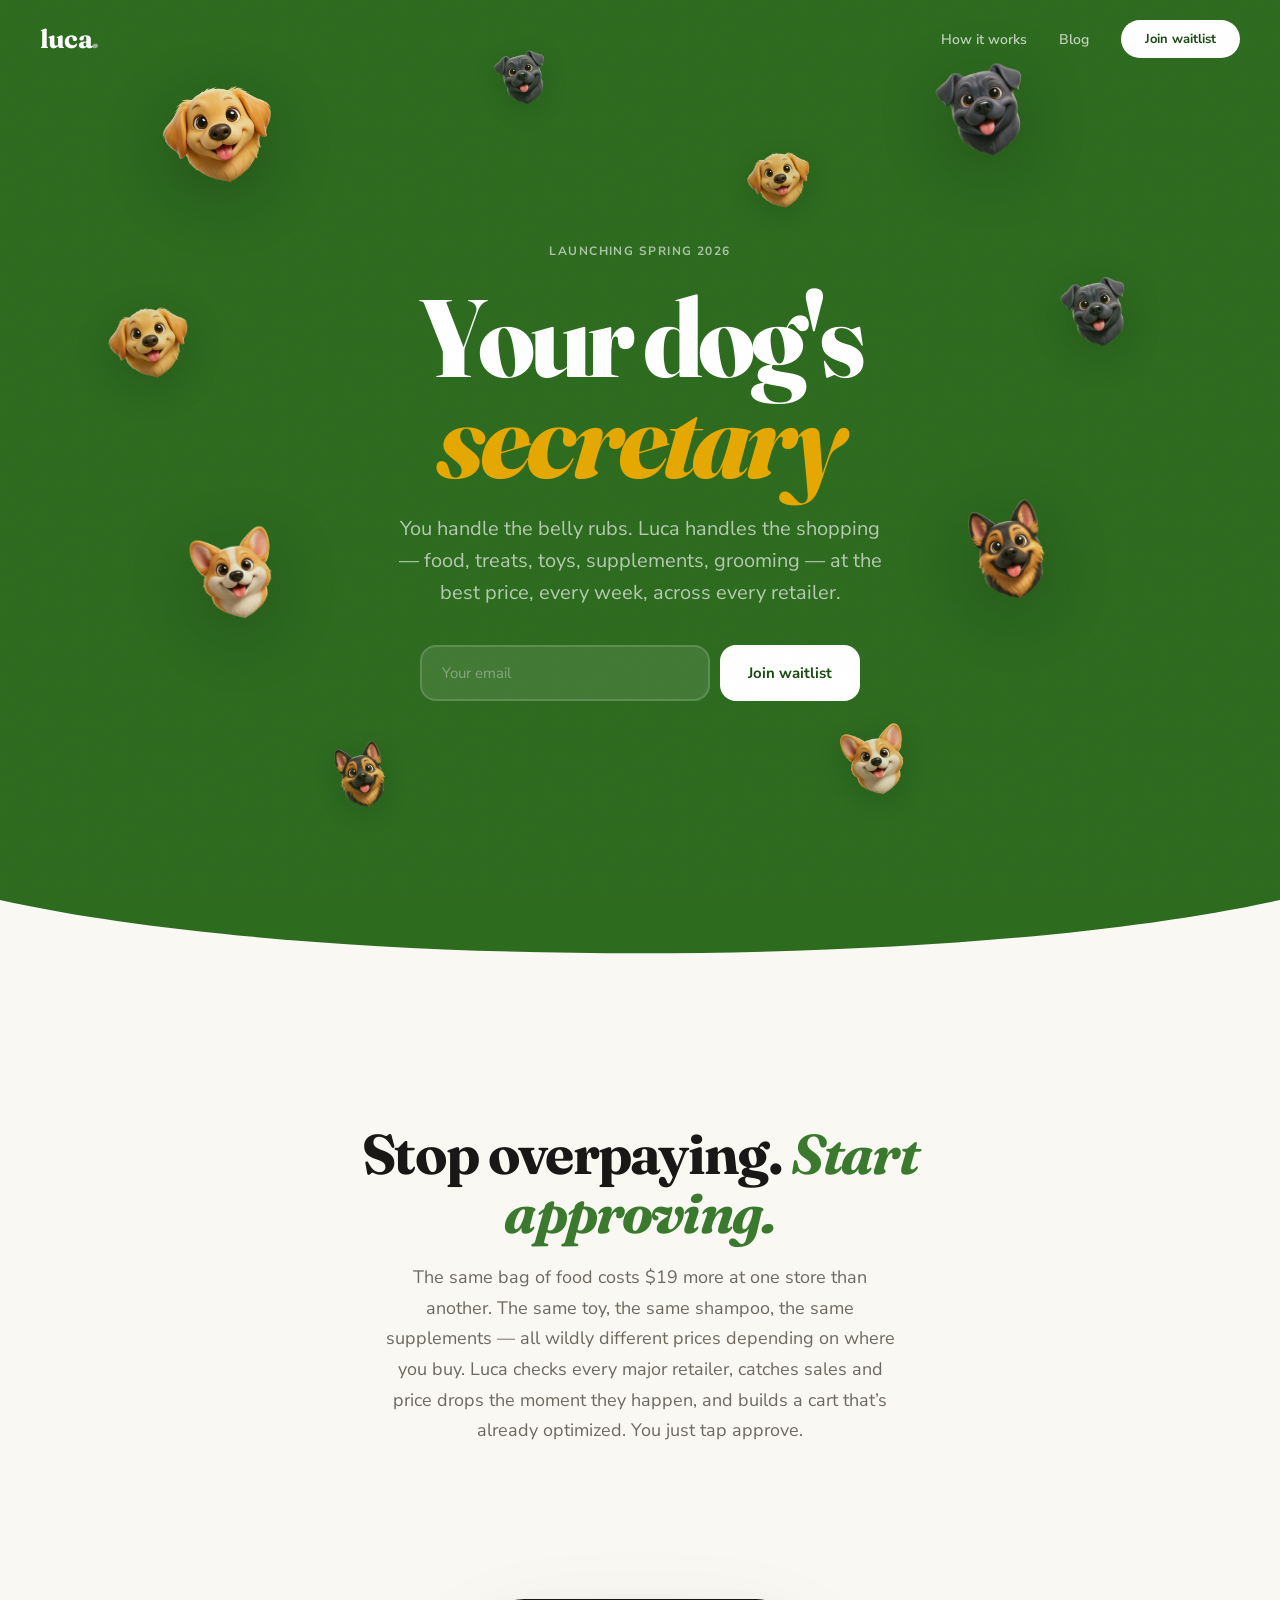
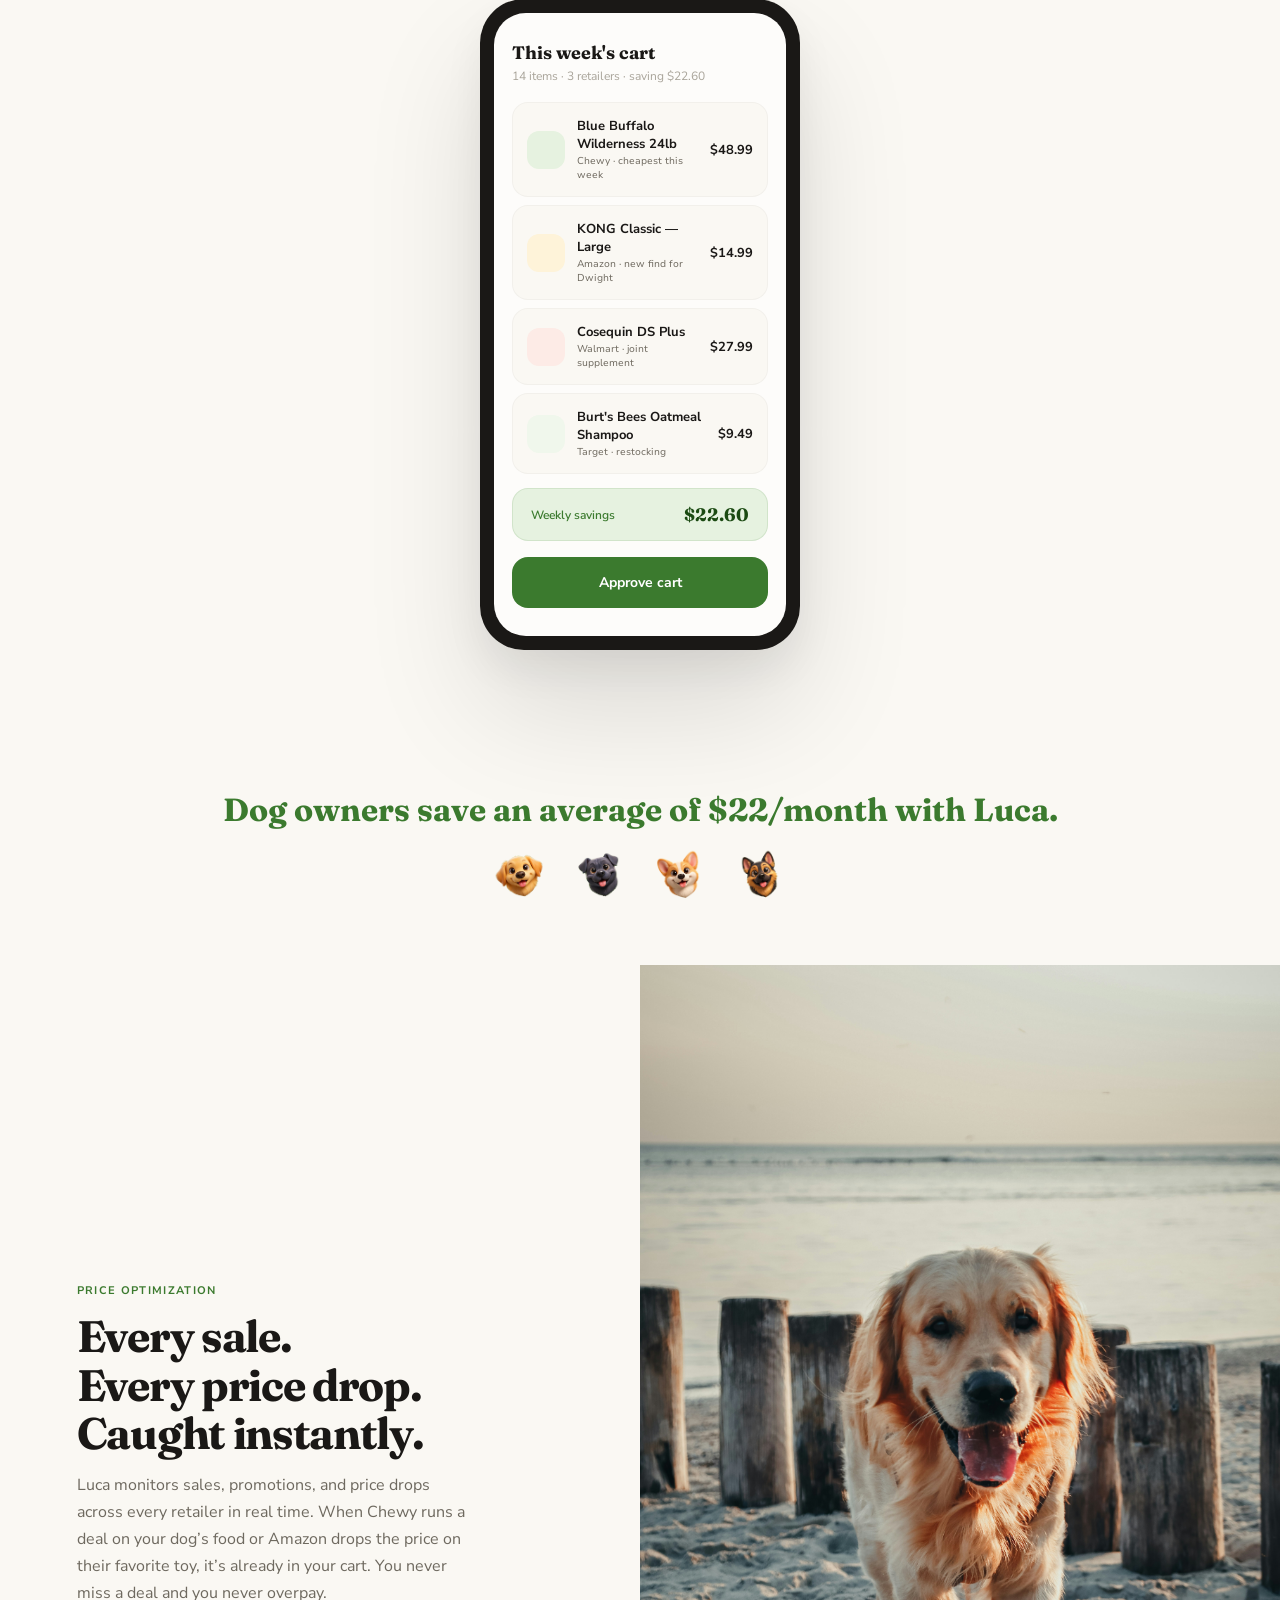
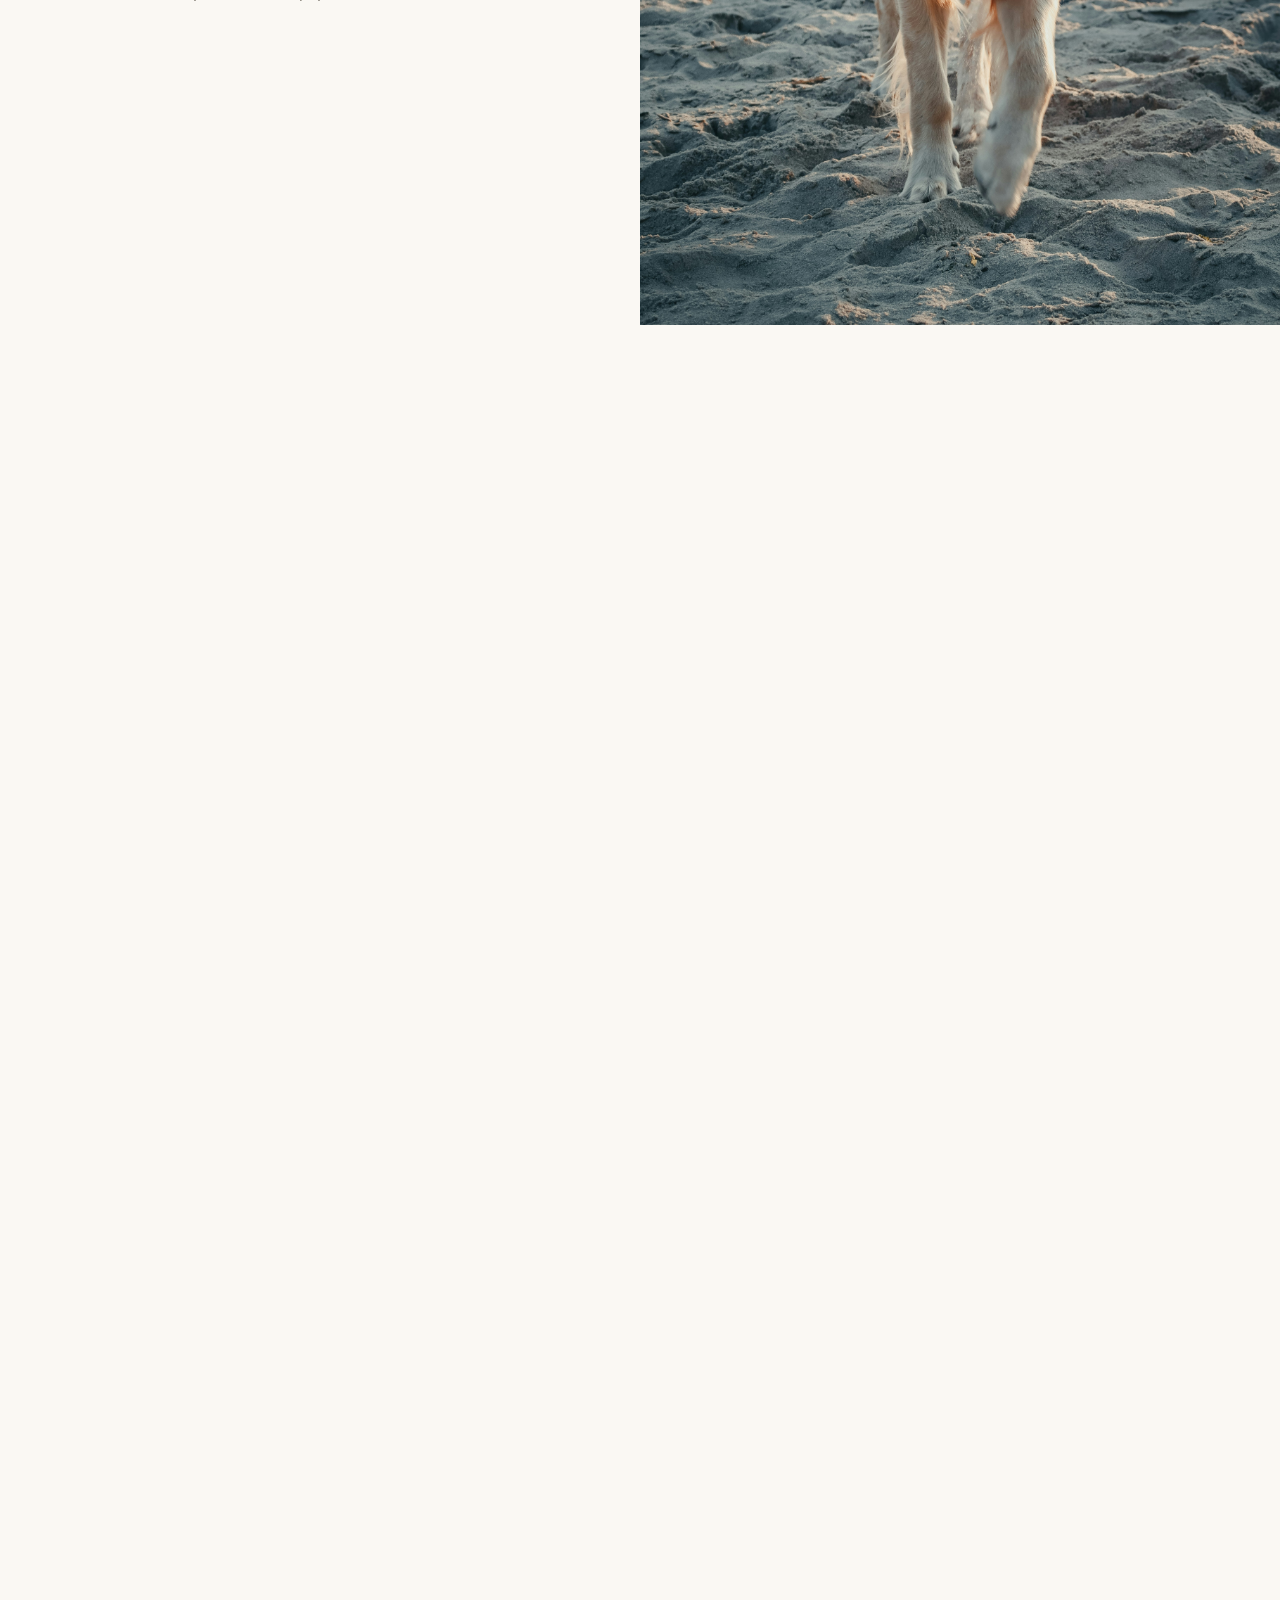
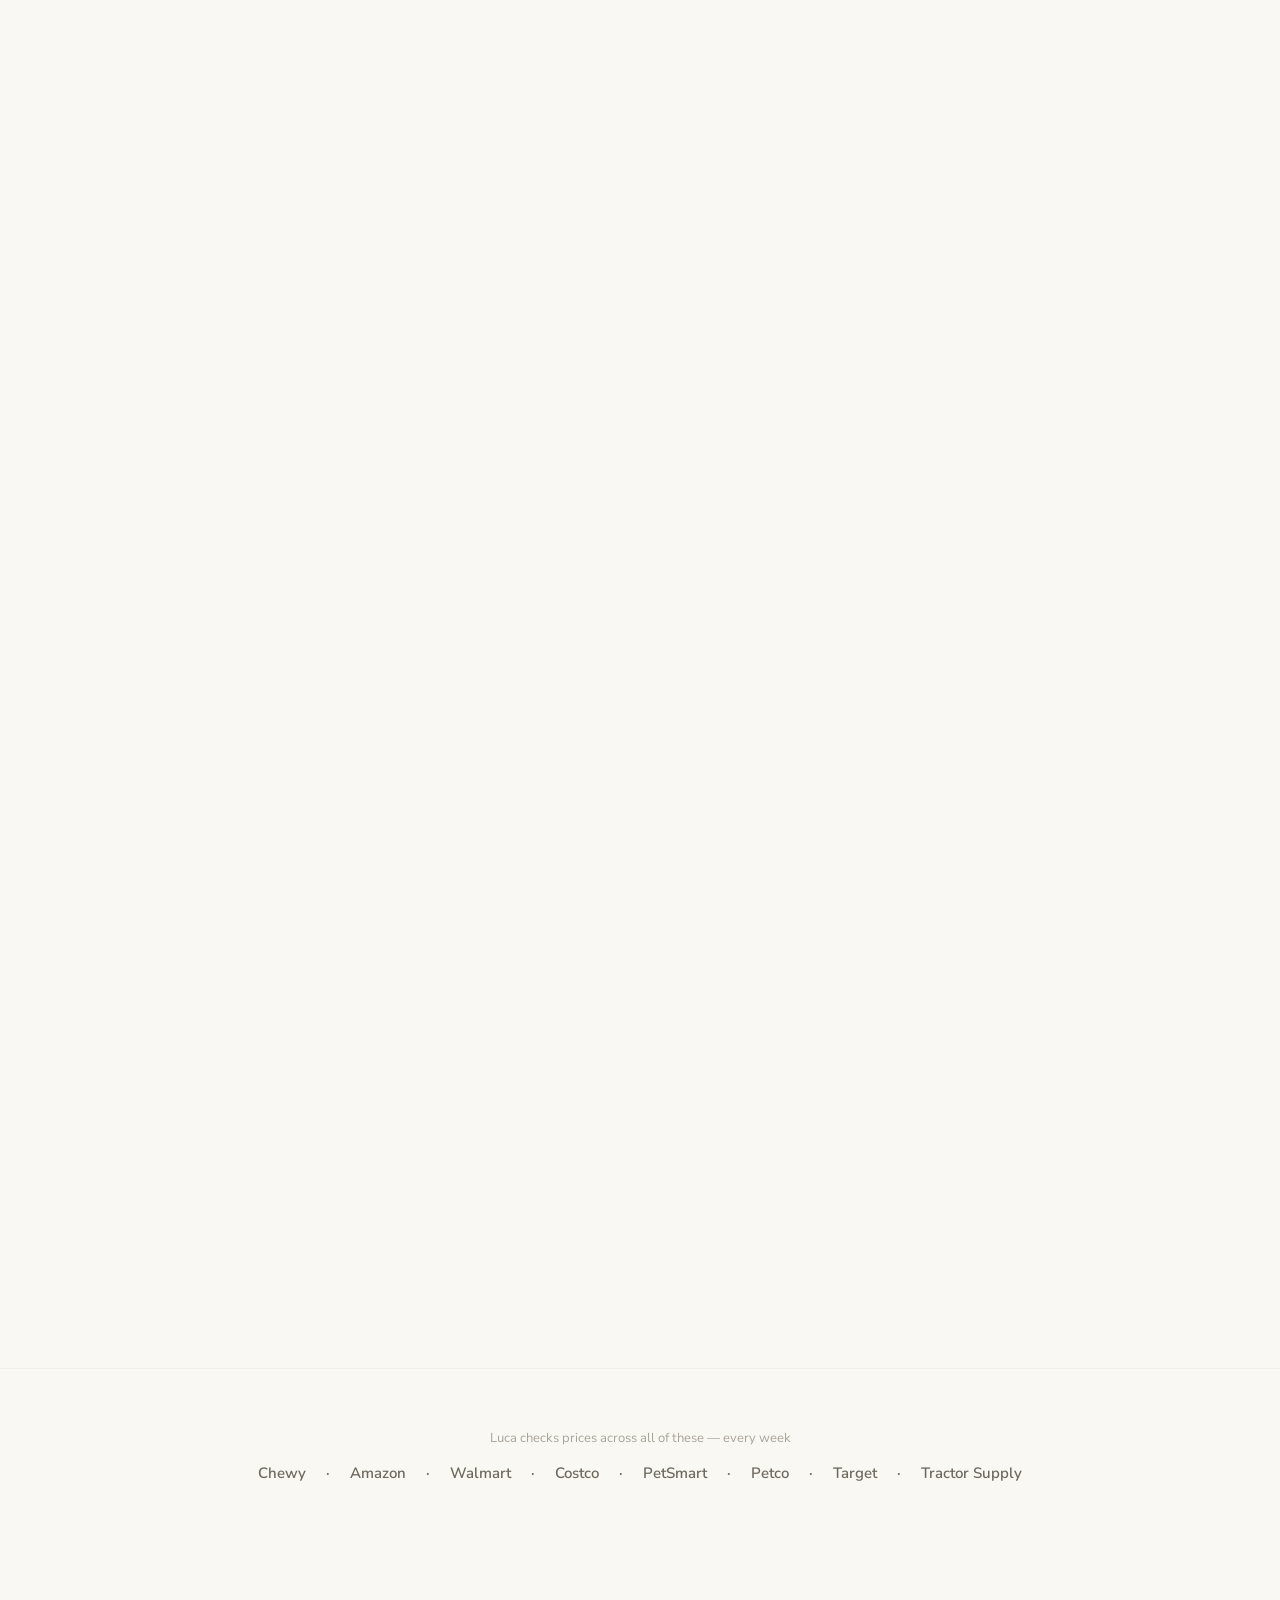
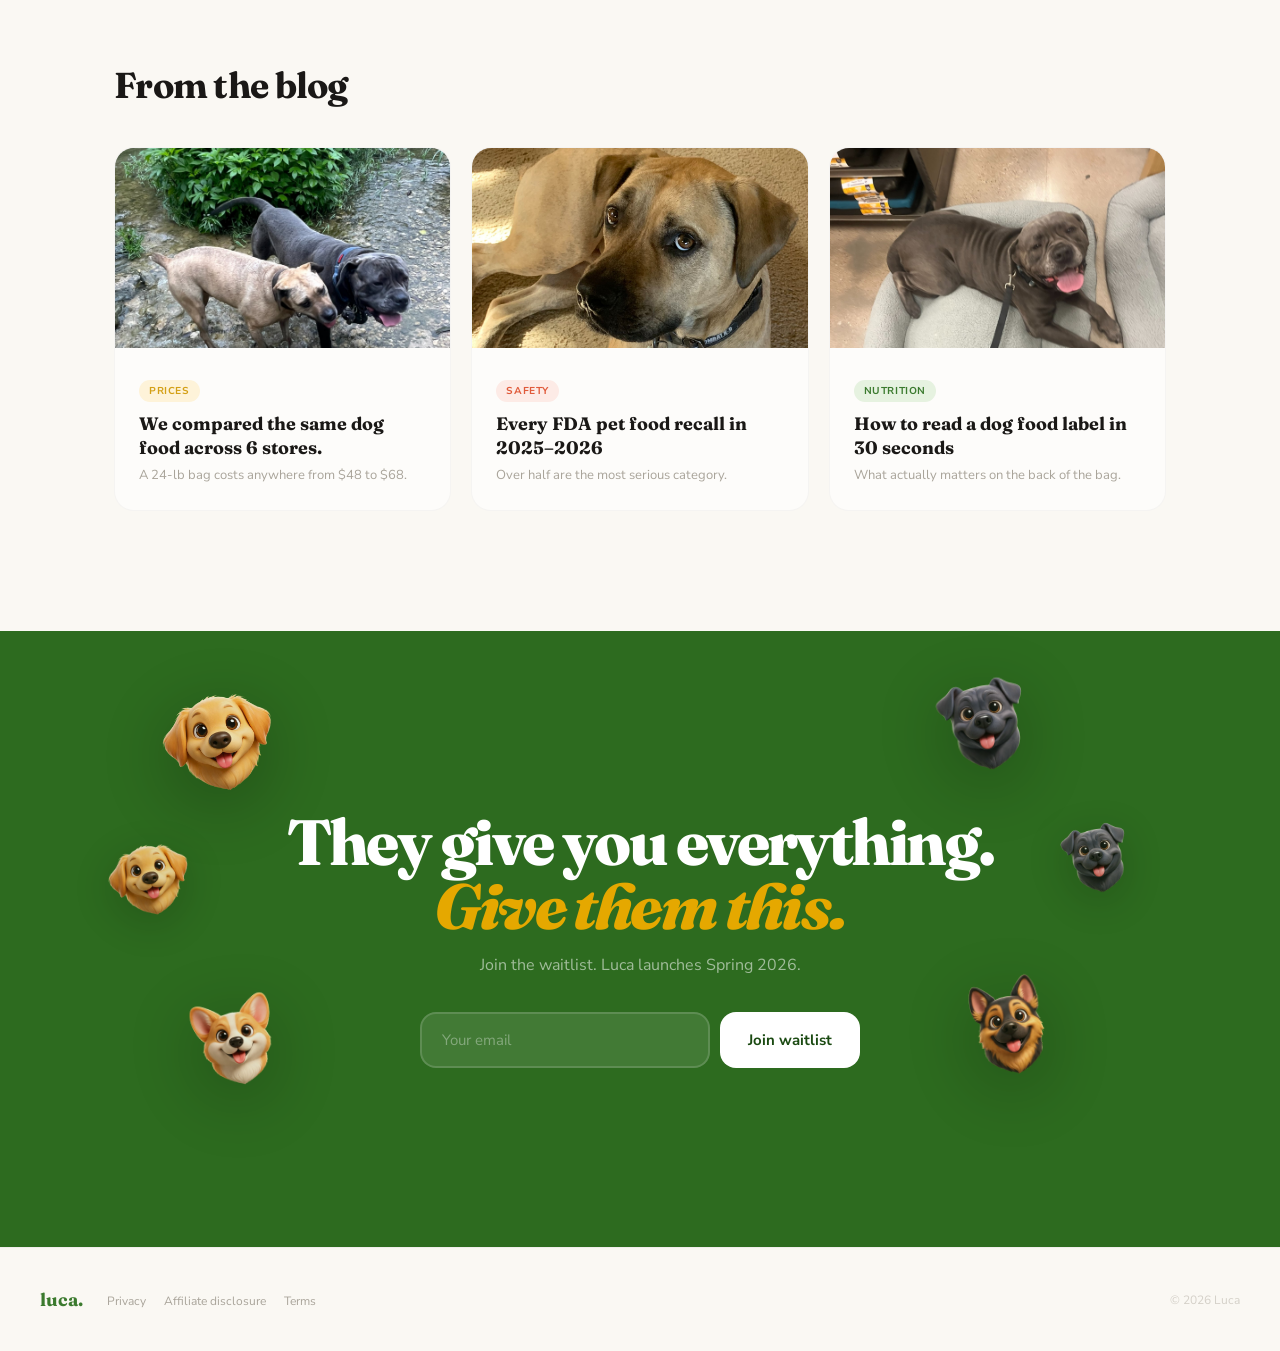
==== commit 25e76fe0: "fix blog card image cropping" ====
--- a/index.html
+++ b/index.html
@@ -167,7 +167,7 @@
 .blog-grid{display:grid;grid-template-columns:repeat(3,1fr);gap:20px}
 .blog-card{background:var(--white);border-radius:20px;overflow:hidden;text-decoration:none;color:inherit;border:1px solid rgba(0,0,0,.03);transition:all .4s var(--ease)}
 .blog-card:hover{transform:translateY(-6px);box-shadow:0 20px 52px rgba(0,0,0,.07)}
-.blog-card img{width:100%;height:200px;object-fit:cover}
+.blog-card img{width:100%;height:200px;object-fit:cover;object-position:center 30%}
 .blog-card-body{padding:24px}
 .blog-tag{display:inline-block;font-size:10px;font-weight:700;text-transform:uppercase;letter-spacing:.06em;padding:4px 10px;border-radius:99px;margin-bottom:10px}
 .blog-tag.prices{background:var(--amber-light);color:var(--amber)}.blog-tag.safety{background:var(--coral-light);color:var(--coral)}.blog-tag.nutrition{background:var(--sage-light);color:var(--sage)}
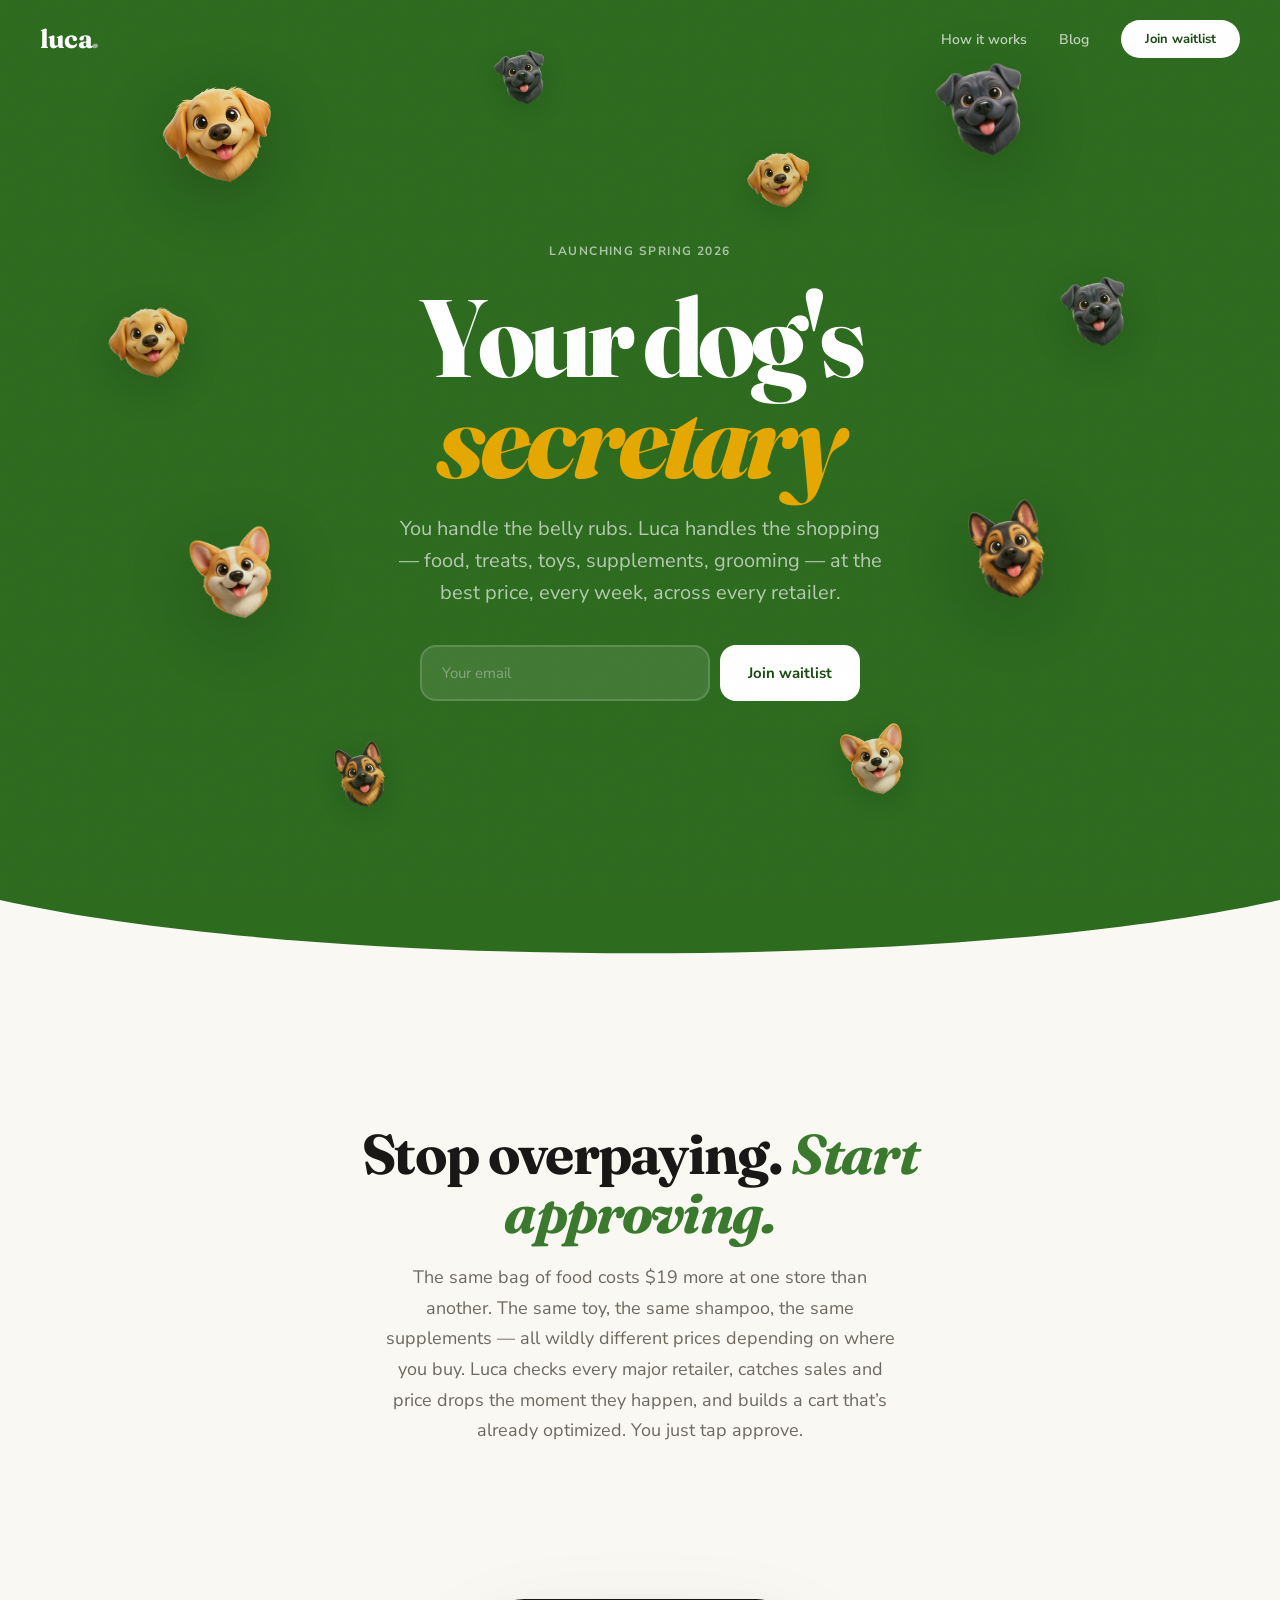
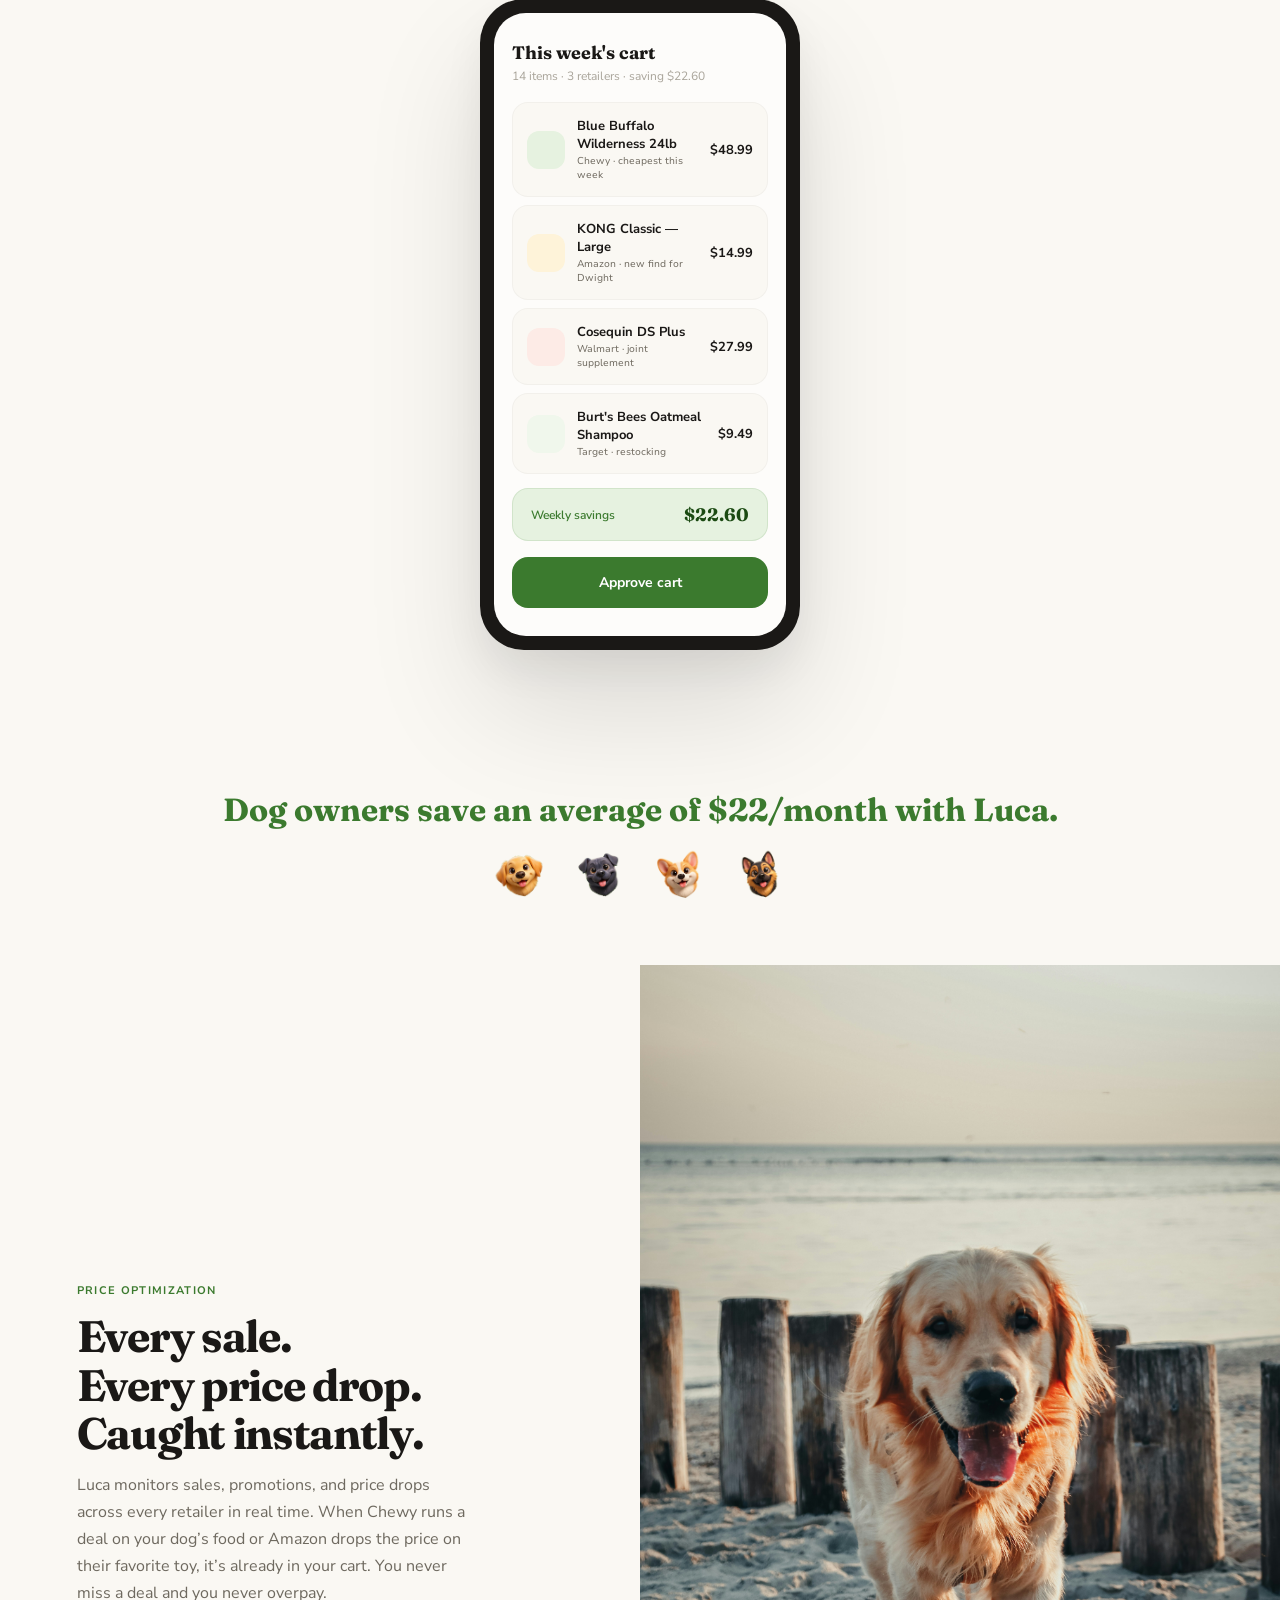
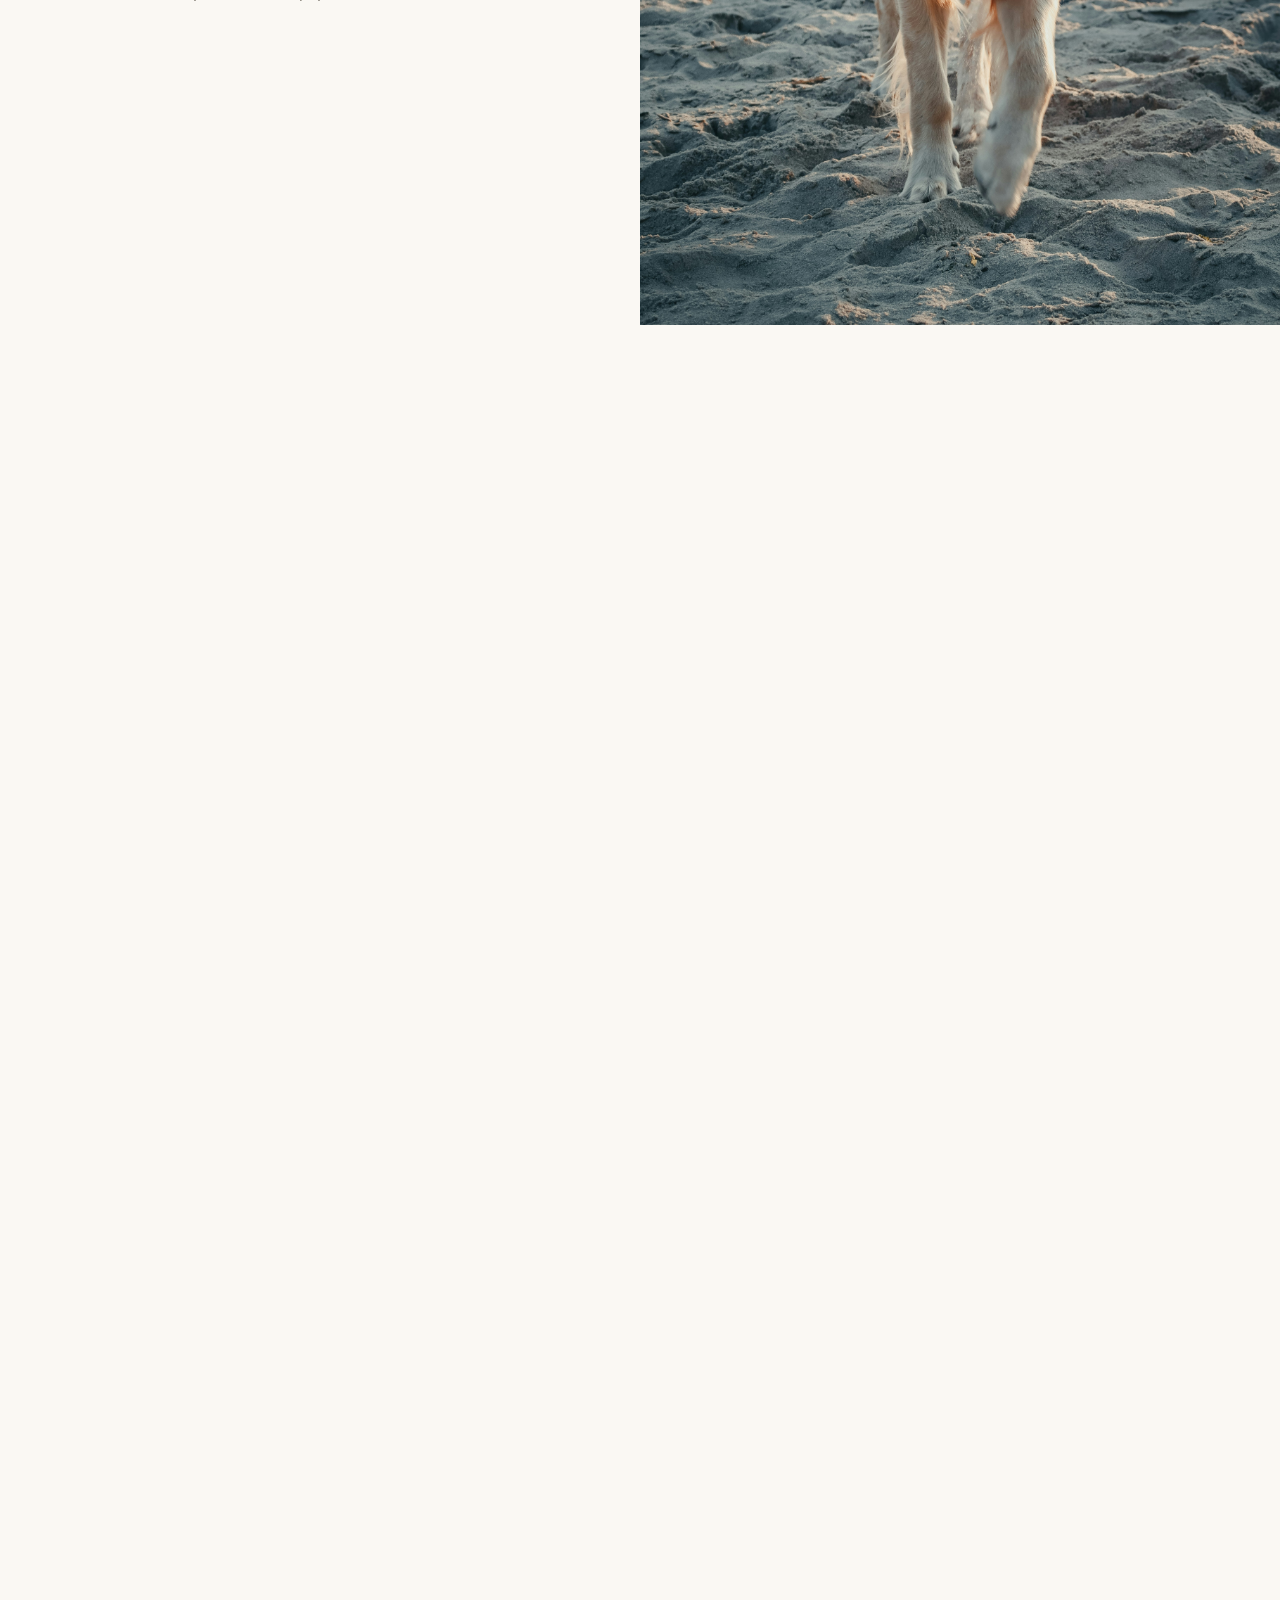
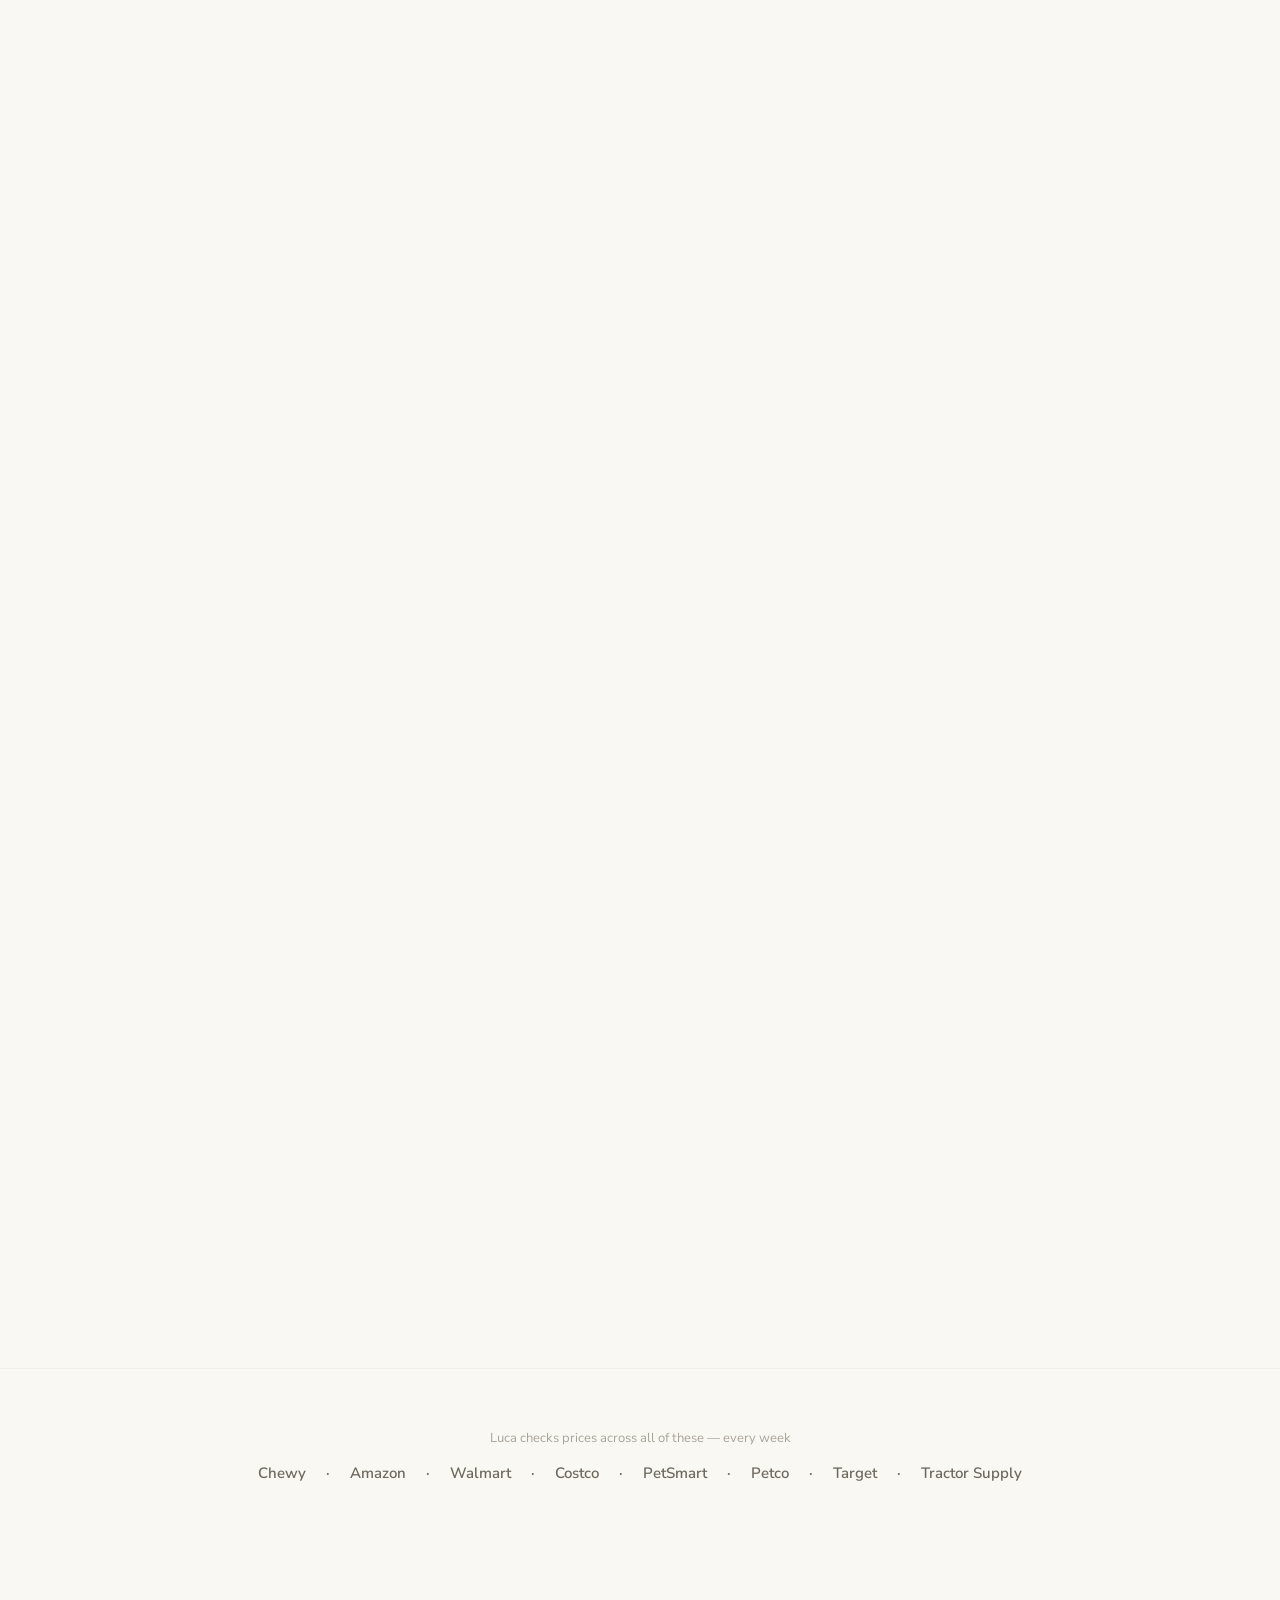
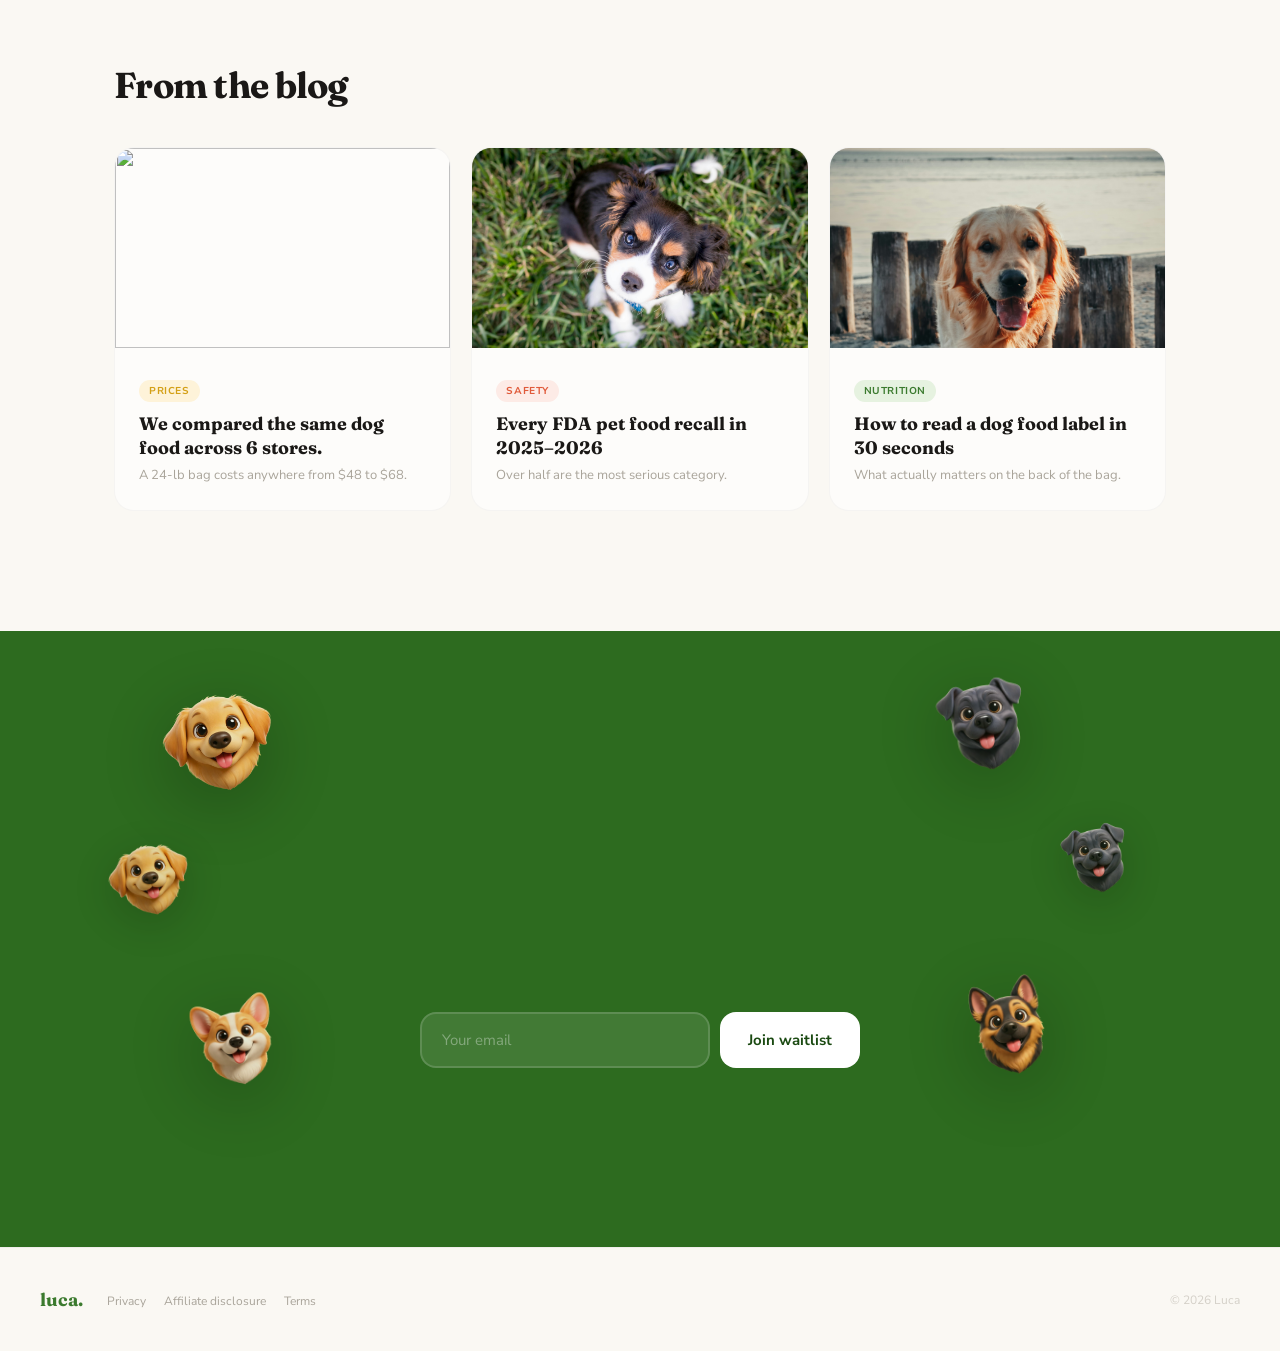
==== commit 45bc286c: "stock photos for blog cards" ====
--- a/index.html
+++ b/index.html
@@ -323,9 +323,9 @@
 <section class="blog r" id="blog">
   <h2>From the blog</h2>
   <div class="blog-grid">
-    <a href="blog/dog-food-price-comparison.html" class="blog-card"><img src="images/dogs-creek.jpg" alt="" loading="lazy"><div class="blog-card-body"><span class="blog-tag prices">Prices</span><h3>We compared the same dog food across 6 stores.</h3><p>A 24-lb bag costs anywhere from $48 to $68.</p></div></a>
-    <a href="blog/pet-food-recalls-2025-2026.html" class="blog-card"><img src="images/luca-closeup.jpg" alt="" loading="lazy"><div class="blog-card-body"><span class="blog-tag safety">Safety</span><h3>Every FDA pet food recall in 2025–2026</h3><p>Over half are the most serious category.</p></div></a>
-    <a href="blog/how-to-read-dog-food-labels.html" class="blog-card"><img src="images/dwight-store.jpg" alt="" loading="lazy"><div class="blog-card-body"><span class="blog-tag nutrition">Nutrition</span><h3>How to read a dog food label in 30 seconds</h3><p>What actually matters on the back of the bag.</p></div></a>
+    <a href="blog/dog-food-price-comparison.html" class="blog-card"><img src="images/stock-1.jpg" alt="" loading="lazy"><div class="blog-card-body"><span class="blog-tag prices">Prices</span><h3>We compared the same dog food across 6 stores.</h3><p>A 24-lb bag costs anywhere from $48 to $68.</p></div></a>
+    <a href="blog/pet-food-recalls-2025-2026.html" class="blog-card"><img src="images/stock-4.jpg" alt="" loading="lazy"><div class="blog-card-body"><span class="blog-tag safety">Safety</span><h3>Every FDA pet food recall in 2025–2026</h3><p>Over half are the most serious category.</p></div></a>
+    <a href="blog/how-to-read-dog-food-labels.html" class="blog-card"><img src="images/stock-2.jpg" alt="" loading="lazy"><div class="blog-card-body"><span class="blog-tag nutrition">Nutrition</span><h3>How to read a dog food label in 30 seconds</h3><p>What actually matters on the back of the bag.</p></div></a>
   </div>
 </section>
 
